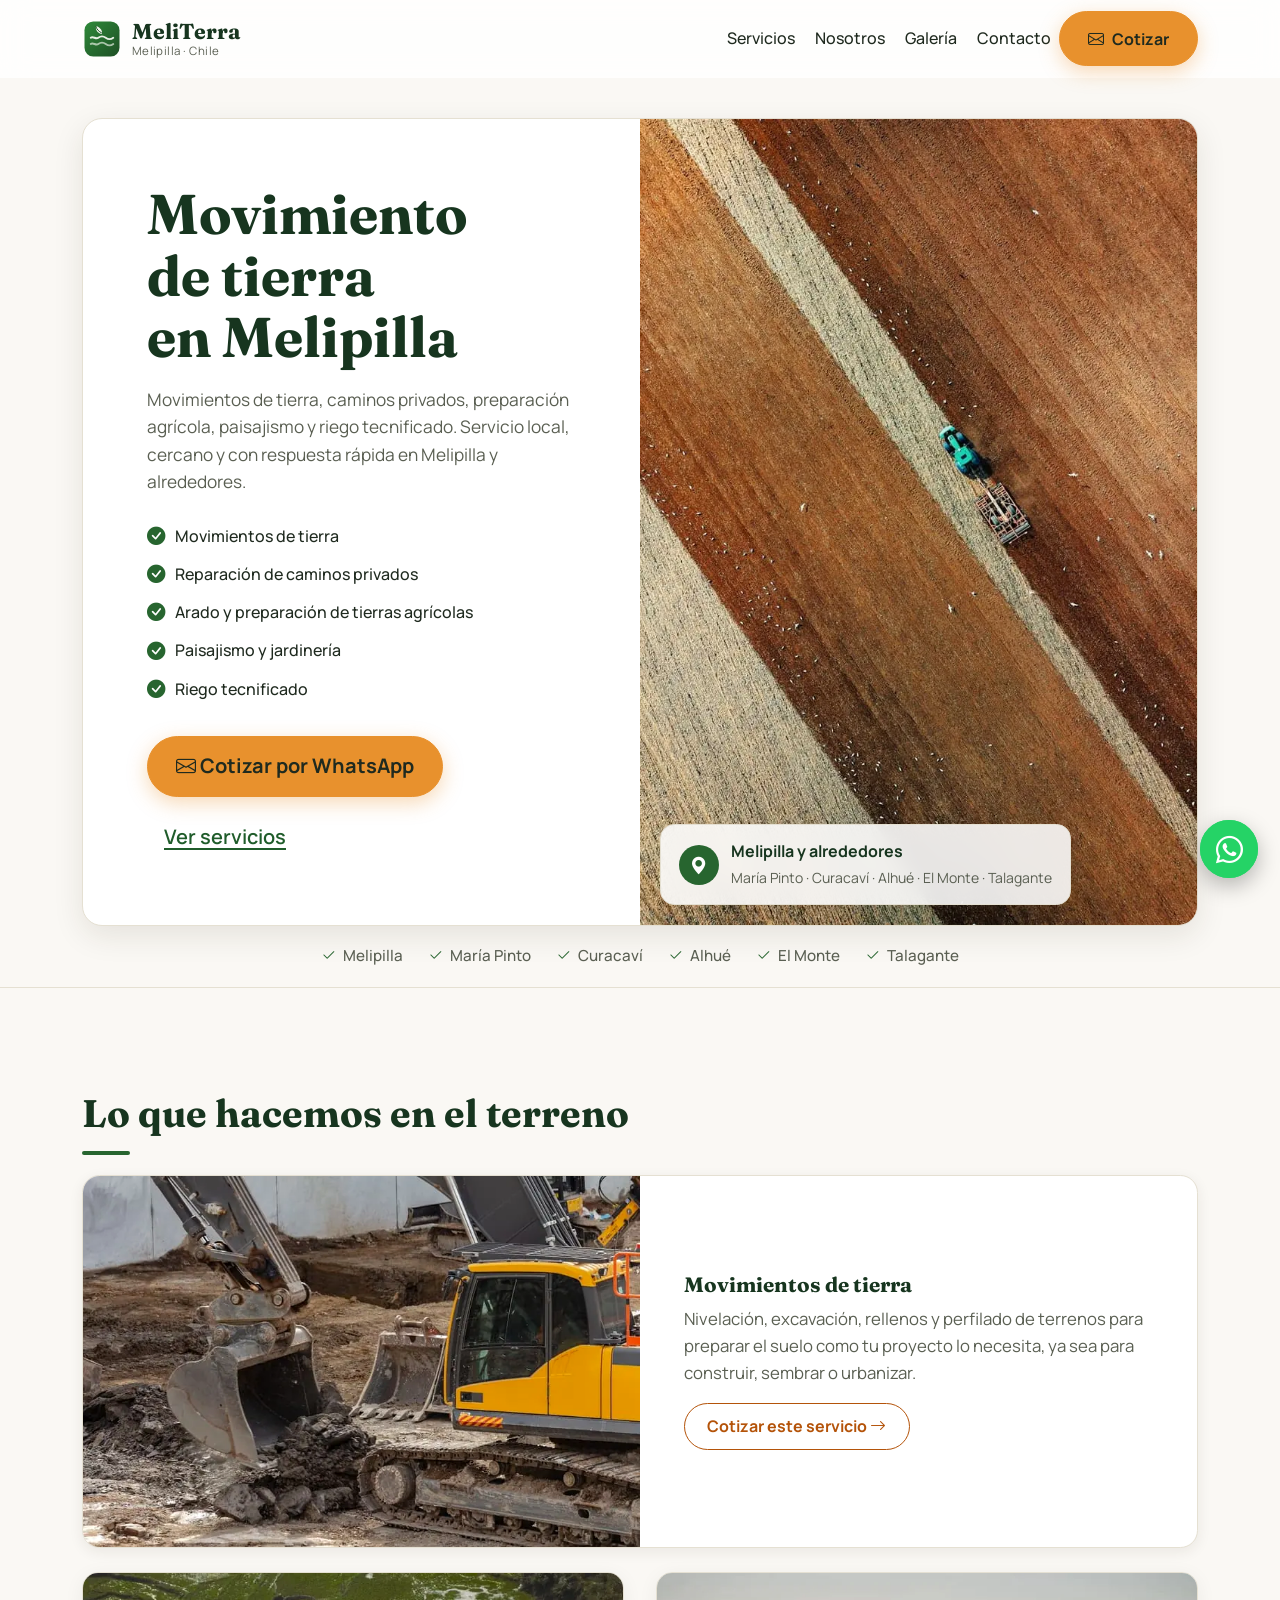
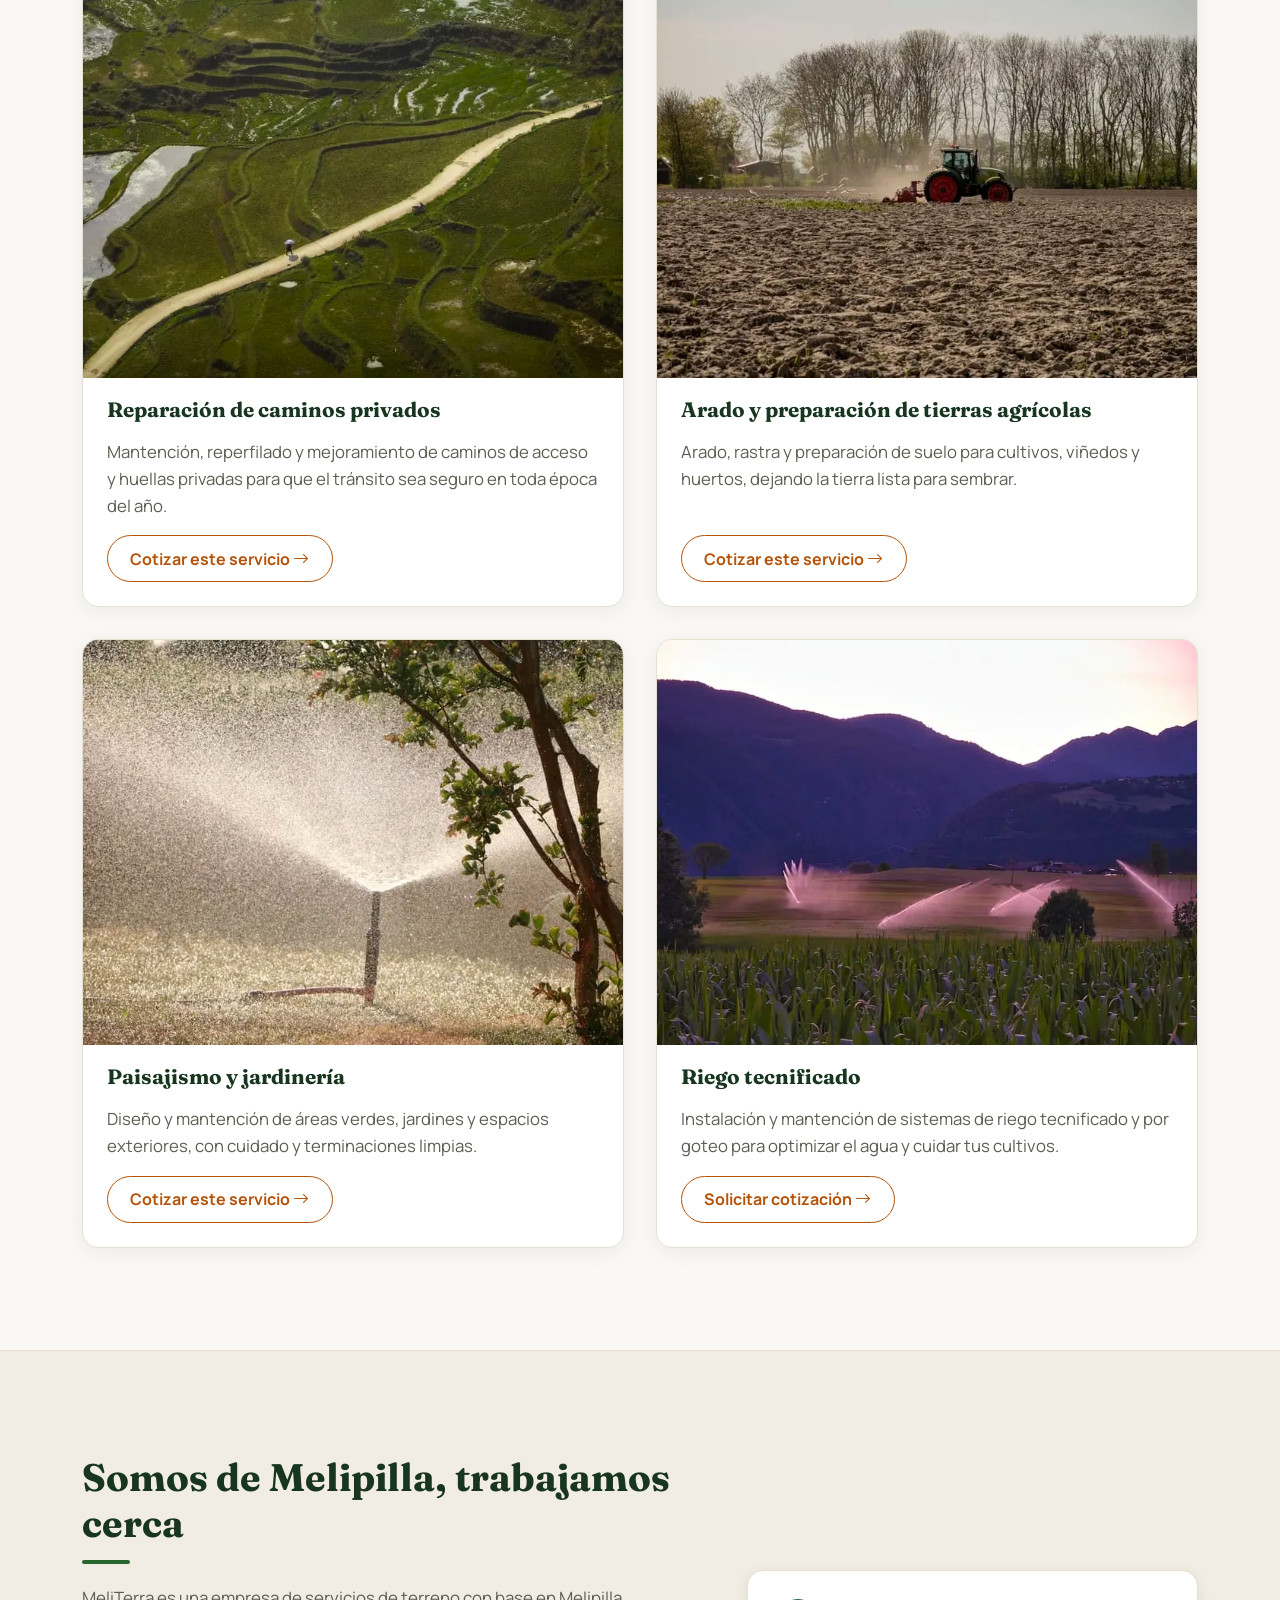
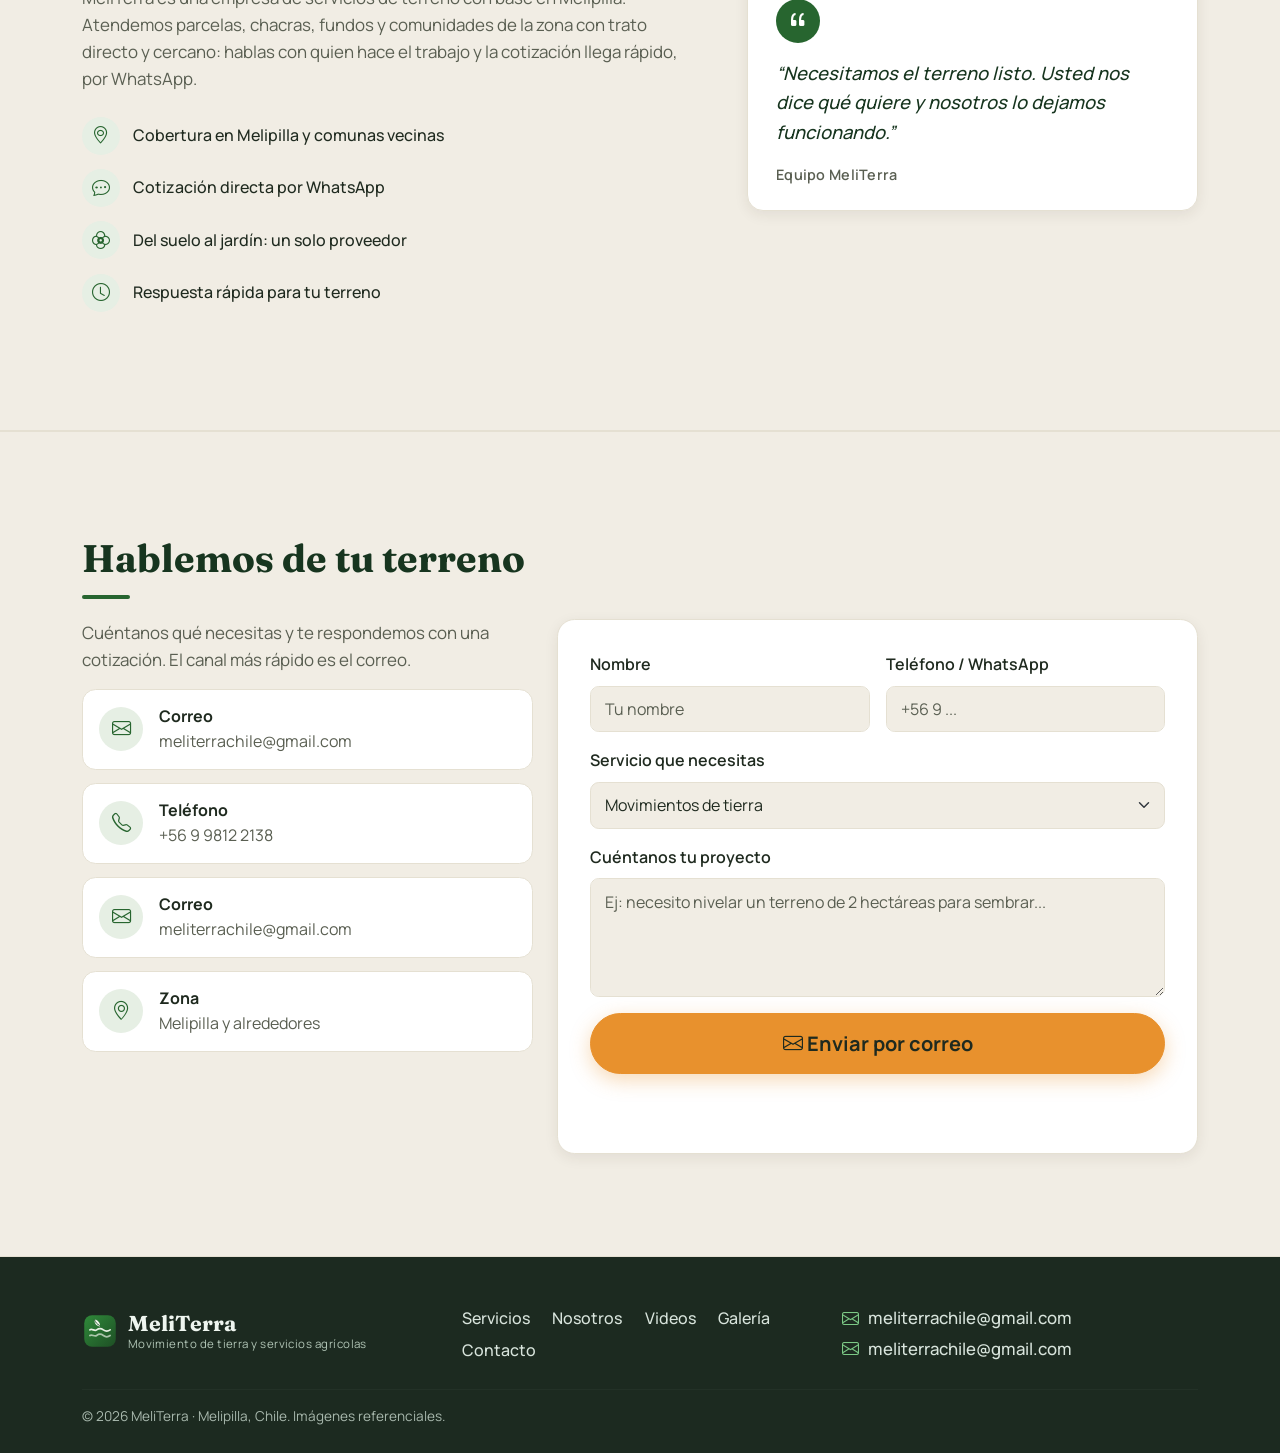
==== index.html @ 61a25527 "Change Riego tecnificado button caption to 'Solicitar cotización'" ====
<!DOCTYPE html>
<html lang="es" data-bs-theme="light">
<head>
  <meta charset="UTF-8">
  <meta name="viewport" content="width=device-width, initial-scale=1">
  <title>MeliTerra — Movimiento de tierra y servicios agrícolas en Melipilla</title>
  <meta name="description" content="Movimientos de tierra, reparación de caminos privados, arado y preparación de tierras agrícolas, paisajismo y riego tecnificado. Servicio local en Melipilla y alrededores.">
  <meta name="theme-color" content="#27652f">
  <meta property="og:title" content="MeliTerra — Movimiento de tierra en Melipilla">
  <meta property="og:description" content="Movimientos de tierra, caminos privados, arado agrícola, paisajismo y riego tecnificado. Servicio local en Melipilla y alrededores.">
  <meta property="og:type" content="website">
  <meta property="og:url" content="https://meliterra.cl/">
  <meta property="og:image" content="https://meliterra.cl/assets/img/hero-tractor.jpg">
  <meta property="og:locale" content="es_CL">
  <meta name="twitter:card" content="summary_large_image">
  <meta name="twitter:title" content="MeliTerra — Movimiento de tierra en Melipilla">
  <meta name="twitter:image" content="https://meliterra.cl/assets/img/hero-tractor.jpg">
  <link rel="canonical" href="https://meliterra.cl/">
  <link rel="icon" href="assets/logo.svg" type="image/svg+xml">
  <link rel="preconnect" href="https://fonts.googleapis.com">
  <link rel="preconnect" href="https://fonts.gstatic.com" crossorigin>
  <link href="https://fonts.googleapis.com/css2?family=Fraunces:wght@600;700&family=Manrope:wght@400;500;600;700;800&display=swap" rel="stylesheet">
  <link href="https://cdn.jsdelivr.net/npm/bootstrap@5.3.3/dist/css/bootstrap.min.css" rel="stylesheet">
  <link href="https://cdn.jsdelivr.net/npm/bootstrap-icons@1.11.3/font/bootstrap-icons.min.css" rel="stylesheet">
  <link href="assets/css/styles.css" rel="stylesheet">
  <noscript><style>.reveal { opacity: 1 !important; transform: none !important; } .hero-panel > * { opacity: 1 !important; transform: none !important; }</style></noscript>
  <script type="application/ld+json">
  {
    "@context": "https://schema.org",
    "@type": "LocalBusiness",
    "name": "MeliTerra",
    "description": "Servicios de movimiento de tierra, reparación de caminos, arado agrícola, paisajismo y riego tecnificado en Melipilla y alrededores.",
    "image": "https://meliterra.cl/assets/img/hero-tractor.jpg",
    "url": "https://meliterra.cl/",
    "telephone": "+56998122138",
    "email": "meliterrachile@gmail.com",
    "address": {
      "@type": "PostalAddress",
      "addressLocality": "Melipilla",
      "addressRegion": "Región Metropolitana",
      "addressCountry": "CL"
    },
    "areaServed": ["Melipilla", "María Pinto", "Curacaví", "Alhué", "El Monte", "Talagante"],
    "hasOfferCatalog": {
      "@type": "OfferCatalog",
      "name": "Servicios agrícolas y de terreno",
      "itemListElement": [
        {"@type": "Offer", "itemOffered": {"@type": "Service", "name": "Movimientos de tierra"}},
        {"@type": "Offer", "itemOffered": {"@type": "Service", "name": "Reparación de caminos privados"}},
        {"@type": "Offer", "itemOffered": {"@type": "Service", "name": "Arado y preparación de tierras agrícolas"}},
        {"@type": "Offer", "itemOffered": {"@type": "Service", "name": "Paisajismo y jardinería"}},
        {"@type": "Offer", "itemOffered": {"@type": "Service", "name": "Riego tecnificado"}}
      ]
    }
  }
  </script>
</head>
<body>
<!-- MELITERRA / DIRECTION CONTRACT
THESIS: A category-standard landing for a local machinery/land-services company, executed at high fidelity, that turns "movimientos de tierra" into trust and a one-message WhatsApp quote. It refuses the themed campo-newspaper world the user rejected and the whimsical challengers; no irony, no thematic quirks.
OWN-WORLD: Warm cream ground and deep agricultural green ink (the user's binding color) with soil-ochre and mustard-orange accents; Fraunces serif display titles over a clean Manrope body; hairline rules, generous whitespace, soft shadows only; green carries the brand and WhatsApp carries its own channel color, while the orange accent drives every quote CTA.
STORY: A landowner or manager in Melipilla understands in seconds that MeliTerra works their land end to end (soil, roads, gardens, irrigation), that it is local and reachable, and that the next step is one WhatsApp message.
FIRST VIEWPORT: Split hero. Left: bold display headline, one-line offer, five-service checklist with green checks, orange "Cotizar por WhatsApp" CTA. Right: full-bleed photo of a tractor working the field with a floating location badge. Navbar above with logo, anchors.
FORM: Category-standard landing chosen by the user over the dealt direction (seed 3f1abb72); the canon is the commitment. FINISH: unreviewed and undocumented is unfinished; this build ends with the finish review, the verdict, and DESIGN.md -->
  <a class="skip-link visually-hidden-focusable" href="#inicio">Saltar al contenido</a>

  <header class="site-header" id="topo">
    <nav class="navbar navbar-expand-lg" aria-label="Principal">
      <div class="container">
        <a class="navbar-brand" href="#inicio">
          <img src="assets/logo.svg" alt="" width="40" height="40">
          <span class="brand-text">
            <span class="brand-name">MeliTerra</span>
            <span class="brand-sub">Melipilla · Chile</span>
          </span>
        </a>
        <div class="d-flex align-items-center gap-2 order-lg-2">
          <a class="btn btn-primary btn-wa-nav d-none d-sm-inline-flex align-items-center gap-2" href="mailto:meliterrachile@gmail.com?subject=Cotizaci%C3%B3n%20MeliTerra&body=Hola%20MeliTerra%2C%20quiero%20cotizar%20un%20servicio" target="_blank" rel="noopener">
            <i class="bi bi-envelope" aria-hidden="true"></i> Cotizar
          </a>
          <button class="navbar-toggler border-0" type="button" data-bs-toggle="collapse" data-bs-target="#navMenu" aria-controls="navMenu" aria-expanded="false" aria-label="Abrir menú">
            <span class="navbar-toggler-icon"></span>
          </button>
        </div>
        <div class="collapse navbar-collapse order-lg-1" id="navMenu">
          <ul class="navbar-nav ms-lg-auto align-items-lg-center gap-lg-1">
            <li class="nav-item"><a class="nav-link" href="#servicios">Servicios</a></li>
            <li class="nav-item"><a class="nav-link" href="#nosotros">Nosotros</a></li>
            <li class="nav-item"><a class="nav-link" href="galeria.html">Galería</a></li>
            <li class="nav-item"><a class="nav-link" href="#contacto">Contacto</a></li>
          </ul>
        </div>
      </div>
    </nav>
  </header>

  <main id="inicio">
    <!-- HERO -->
    <section class="hero">
      <div class="container">
        <div class="row g-0 align-items-stretch hero-grid">
          <div class="col-lg-6 hero-panel">
            <h1 class="hero-title">Movimiento de tierra en Melipilla</h1>
            <p class="hero-lead">
              Movimientos de tierra, caminos privados, preparación agrícola, paisajismo y riego tecnificado.
              Servicio local, cercano y con respuesta rápida en Melipilla y alrededores.
            </p>
            <ul class="hero-list list-unstyled">
              <li><i class="bi bi-check-circle-fill" aria-hidden="true"></i> Movimientos de tierra</li>
              <li><i class="bi bi-check-circle-fill" aria-hidden="true"></i> Reparación de caminos privados</li>
              <li><i class="bi bi-check-circle-fill" aria-hidden="true"></i> Arado y preparación de tierras agrícolas</li>
              <li><i class="bi bi-check-circle-fill" aria-hidden="true"></i> Paisajismo y jardinería</li>
              <li><i class="bi bi-check-circle-fill" aria-hidden="true"></i> Riego tecnificado</li>
            </ul>
            <div class="hero-actions d-flex flex-wrap align-items-center gap-3">
              <a class="btn btn-primary btn-lg" href="mailto:meliterrachile@gmail.com?subject=Cotizaci%C3%B3n%20MeliTerra&body=Hola%20MeliTerra%2C%20quiero%20cotizar%20un%20servicio" target="_blank" rel="noopener">
                <i class="bi bi-envelope" aria-hidden="true"></i> Cotizar por WhatsApp
              </a>
              <a class="btn btn-link btn-lg" href="#servicios">Ver servicios</a>
            </div>
          </div>
          <div class="col-lg-6 hero-media">
            <picture>
              <source srcset="assets/img/hero-tractor.webp" type="image/webp">
              <img src="assets/img/hero-tractor.jpg" alt="Tractor arando un campo en Melipilla, servicio de movimiento de tierra" class="hero-img" fetchpriority="high">
            </picture>
            <div class="hero-badge">
              <span class="hero-badge-icon"><i class="bi bi-geo-alt-fill" aria-hidden="true"></i></span>
              <span>
                <strong>Melipilla y alrededores</strong>
                <small>María Pinto · Curacaví · Alhué · El Monte · Talagante</small>
              </span>
            </div>
          </div>
        </div>
      </div>
    </section>

    <!-- FRANJA DE COBERTURA -->
    <section class="coverage" aria-label="Cobertura">
      <div class="container">
        <ul class="coverage-list list-unstyled">
          <li><i class="bi bi-check2" aria-hidden="true"></i> Melipilla</li>
          <li><i class="bi bi-check2" aria-hidden="true"></i> María Pinto</li>
          <li><i class="bi bi-check2" aria-hidden="true"></i> Curacaví</li>
          <li><i class="bi bi-check2" aria-hidden="true"></i> Alhué</li>
          <li><i class="bi bi-check2" aria-hidden="true"></i> El Monte</li>
          <li><i class="bi bi-check2" aria-hidden="true"></i> Talagante</li>
        </ul>
      </div>
    </section>

    <!-- SERVICIOS -->
    <section class="section" id="servicios">
      <div class="container">
        <h2 class="section-title">Lo que hacemos en el terreno</h2>

        <article class="service-feature reveal">
          <div class="row g-0 align-items-center">
            <div class="col-lg-6">
              <picture>
                <source srcset="assets/img/movimiento.webp" type="image/webp">
                <img src="assets/img/movimiento.jpg" alt="Retroexcavadora trabajando en movimiento de tierra en Melipilla" class="service-feature-img" loading="lazy">
              </picture>
            </div>
            <div class="col-lg-6">
              <div class="service-feature-body">
                <h3>Movimientos de tierra</h3>
                <p>Nivelación, excavación, rellenos y perfilado de terrenos para preparar el suelo como tu proyecto lo necesita, ya sea para construir, sembrar o urbanizar.</p>
                <a class="btn btn-outline-primary" href="mailto:meliterrachile@gmail.com?subject=Cotizaci%C3%B3n%20-%20Movimientos%20de%20tierra&body=Hola%20MeliTerra%2C%20quiero%20cotizar%3A%20Movimientos%20de%20tierra" target="_blank" rel="noopener">
                  Cotizar este servicio <i class="bi bi-arrow-right" aria-hidden="true"></i>
                </a>
              </div>
            </div>
          </div>
        </article>

        <div class="row g-4 service-grid">
          <div class="col-md-6">
            <article class="service-card reveal">
              <picture>
                <source srcset="assets/img/caminos.webp" type="image/webp">
                <img src="assets/img/caminos.jpg" alt="Camino rural reparado en zona de Melipilla" class="service-card-img" loading="lazy">
              </picture>
              <div class="service-card-body">
                <h3>Reparación de caminos privados</h3>
                <p>Mantención, reperfilado y mejoramiento de caminos de acceso y huellas privadas para que el tránsito sea seguro en toda época del año.</p>
                <a class="btn btn-outline-primary" href="mailto:meliterrachile@gmail.com?subject=Cotizaci%C3%B3n%20-%20Reparaci%C3%B3n%20de%20caminos&body=Hola%20MeliTerra%2C%20quiero%20cotizar%3A%20Reparaci%C3%B3n%20de%20caminos%20privados" target="_blank" rel="noopener">
                  Cotizar este servicio <i class="bi bi-arrow-right" aria-hidden="true"></i>
                </a>
              </div>
            </article>
          </div>
          <div class="col-md-6">
            <article class="service-card reveal">
              <picture>
                <source srcset="assets/img/arado.webp" type="image/webp">
                <img src="assets/img/arado.jpg" alt="Tractor arando tierra agrícola en Melipilla" class="service-card-img" loading="lazy">
              </picture>
              <div class="service-card-body">
                <h3>Arado y preparación de tierras agrícolas</h3>
                <p>Arado, rastra y preparación de suelo para cultivos, viñedos y huertos, dejando la tierra lista para sembrar.</p>
                <a class="btn btn-outline-primary" href="mailto:meliterrachile@gmail.com?subject=Cotizaci%C3%B3n%20-%20Arado%20y%20preparaci%C3%B3n%20de%20tierras&body=Hola%20MeliTerra%2C%20quiero%20cotizar%3A%20Arado%20y%20preparaci%C3%B3n%20de%20tierras%20agr%C3%ADcolas" target="_blank" rel="noopener">
                  Cotizar este servicio <i class="bi bi-arrow-right" aria-hidden="true"></i>
                </a>
              </div>
            </article>
          </div>
          <div class="col-md-6">
            <article class="service-card reveal">
              <picture>
                <source srcset="assets/img/paisajismo.webp" type="image/webp">
                <img src="assets/img/paisajismo.jpg" alt="Paisajismo y riego tecnificado en Melipilla" class="service-card-img" loading="lazy">
              </picture>
              <div class="service-card-body">
                <h3>Paisajismo y jardinería</h3>
                <p>Diseño y mantención de áreas verdes, jardines y espacios exteriores, con cuidado y terminaciones limpias.</p>
                <a class="btn btn-outline-primary" href="mailto:meliterrachile@gmail.com?subject=Cotizaci%C3%B3n%20-%20Paisajismo%20y%20jardiner%C3%ADa&body=Hola%20MeliTerra%2C%20quiero%20cotizar%3A%20Paisajismo%20y%20jardiner%C3%ADa" target="_blank" rel="noopener">
                  Cotizar este servicio <i class="bi bi-arrow-right" aria-hidden="true"></i>
                </a>
              </div>
            </article>
          </div>
          <div class="col-md-6">
            <article class="service-card reveal">
              <picture>
                <source srcset="assets/img/riego.webp" type="image/webp">
                <img src="assets/img/riego.jpg" alt="Riego tecnificado en campos de Melipilla" class="service-card-img" loading="lazy">
              </picture>
              <div class="service-card-body">
                <h3>Riego tecnificado</h3>
                <p>Instalación y mantención de sistemas de riego tecnificado y por goteo para optimizar el agua y cuidar tus cultivos.</p>
                <a class="btn btn-outline-primary" href="mailto:meliterrachile@gmail.com?subject=Cotizaci%C3%B3n%20-%20Riego%20tecnificado&body=Hola%20MeliTerra%2C%20quiero%20cotizar%3A%20Riego%20tecnificado" target="_blank" rel="noopener">
                  Solicitar cotización <i class="bi bi-arrow-right" aria-hidden="true"></i>
                </a>
              </div>
            </article>
          </div>
        </div>
      </div>
    </section>

    <!-- NOSOTROS -->
    <section class="section section-alt" id="nosotros">
      <div class="container">
        <div class="row g-4 align-items-center">
          <div class="col-lg-7">
            <h2 class="section-title">Somos de Melipilla, trabajamos cerca</h2>
            <p class="section-lead">
              MeliTerra es una empresa de servicios de terreno con base en Melipilla. Atendemos parcelas, chacras, fundos y
              comunidades de la zona con trato directo y cercano: hablas con quien hace el trabajo y la cotización llega rápido,
              por WhatsApp.
            </p>
            <ul class="about-list list-unstyled">
              <li><i class="bi bi-geo-alt" aria-hidden="true"></i> Cobertura en Melipilla y comunas vecinas</li>
              <li><i class="bi bi-chat-dots" aria-hidden="true"></i> Cotización directa por WhatsApp</li>
              <li><i class="bi bi-flower2" aria-hidden="true"></i> Del suelo al jardín: un solo proveedor</li>
              <li><i class="bi bi-clock" aria-hidden="true"></i> Respuesta rápida para tu terreno</li>
            </ul>
          </div>
          <div class="col-lg-5">
            <div class="quote-card">
              <span class="quote-mark" aria-hidden="true"><i class="bi bi-quote"></i></span>
              <blockquote>
                <p>“Necesitamos el terreno listo. Usted nos dice qué quiere y nosotros lo dejamos funcionando.”</p>
              </blockquote>
              <footer>Equipo MeliTerra</footer>
            </div>
          </div>
        </div>
      </div>
    </section>

    <!-- CONTACTO -->
    <section class="section section-alt" id="contacto">
      <div class="container">
        <h2 class="section-title">Hablemos de tu terreno</h2>
        <div class="row g-4">
          <div class="col-lg-5">
            <p class="section-lead">Cuéntanos qué necesitas y te respondemos con una cotización. El canal más rápido es el correo.</p>
            <ul class="contact-list list-unstyled">
              <li>
                <a class="contact-item" href="mailto:meliterrachile@gmail.com" target="_blank" rel="noopener">
                  <span class="contact-icon"><i class="bi bi-envelope" aria-hidden="true"></i></span>
                  <span>
                    <strong>Correo</strong>
                    <span>meliterrachile@gmail.com</span>
                  </span>
                </a>
              </li>
              <li>
                <a class="contact-item" href="tel:+56998122138">
                  <span class="contact-icon"><i class="bi bi-telephone" aria-hidden="true"></i></span>
                  <span>
                    <strong>Teléfono</strong>
                    <span>+56 9 9812 2138</span>
                  </span>
                </a>
              </li>
              <li>
                <a class="contact-item" href="mailto:meliterrachile@gmail.com">
                  <span class="contact-icon"><i class="bi bi-envelope" aria-hidden="true"></i></span>
                  <span>
                    <strong>Correo</strong>
                    <span>meliterrachile@gmail.com</span>
                  </span>
                </a>
              </li>
              <li>
                <span class="contact-item">
                  <span class="contact-icon"><i class="bi bi-geo-alt" aria-hidden="true"></i></span>
                  <span>
                    <strong>Zona</strong>
                    <span>Melipilla y alrededores</span>
                  </span>
                </span>
              </li>
            </ul>
          </div>
          <div class="col-lg-7">
            <form class="quote-form" id="quoteForm" novalidate>
              <div class="row g-3">
                <div class="col-md-6">
                  <label class="form-label" for="fNombre">Nombre</label>
                  <input class="form-control" id="fNombre" name="nombre" type="text" required autocomplete="name" placeholder="Tu nombre">
                </div>
                <div class="col-md-6">
                  <label class="form-label" for="fTelefono">Teléfono / WhatsApp</label>
                  <input class="form-control" id="fTelefono" name="telefono" type="tel" required autocomplete="tel" placeholder="+56 9 ...">
                </div>
                <div class="col-12">
                  <label class="form-label" for="fServicio">Servicio que necesitas</label>
                  <select class="form-select" id="fServicio" name="servicio">
                    <option value="Movimientos de tierra">Movimientos de tierra</option>
                    <option value="Reparación de caminos privados">Reparación de caminos privados</option>
                    <option value="Arado y preparación de tierras agrícolas">Arado y preparación de tierras agrícolas</option>
                    <option value="Paisajismo y jardinería">Paisajismo y jardinería</option>
                    <option value="Riego tecnificado">Riego tecnificado</option>
                    <option value="Otro">Otro</option>
                  </select>
                </div>
                <div class="col-12">
                  <label class="form-label" for="fMensaje">Cuéntanos tu proyecto</label>
                  <textarea class="form-control" id="fMensaje" name="mensaje" rows="4" placeholder="Ej: necesito nivelar un terreno de 2 hectáreas para sembrar..."></textarea>
                </div>
                <div class="col-12">
                  <button class="btn btn-primary btn-lg w-100" type="submit">
                    <i class="bi bi-envelope" aria-hidden="true"></i> Enviar por correo
                  </button>
                  <p class="form-hint text-body-secondary" role="status" aria-live="polite"></p>
                </div>
              </div>
            </form>
          </div>
        </div>
      </div>
    </section>
  </main>

  <footer class="site-footer">
    <div class="container">
      <div class="row g-4 align-items-center">
        <div class="col-lg-4">
          <a class="navbar-brand" href="#inicio">
            <img src="assets/logo.svg" alt="" width="36" height="36">
            <span class="brand-text">
              <span class="brand-name">MeliTerra</span>
              <span class="brand-sub">Movimiento de tierra y servicios agrícolas</span>
            </span>
          </a>
        </div>
        <div class="col-lg-4">
          <ul class="footer-links list-unstyled">
            <li><a href="#servicios">Servicios</a></li>
            <li><a href="#nosotros">Nosotros</a></li>
            <li><a href="galeria.html#videos">Videos</a></li>
            <li><a href="galeria.html">Galería</a></li>
            <li><a href="#contacto">Contacto</a></li>
          </ul>
        </div>
        <div class="col-lg-4">
          <p class="footer-contact mb-1"><i class="bi bi-envelope" aria-hidden="true"></i> meliterrachile@gmail.com</p>
          <p class="footer-contact mb-0"><i class="bi bi-envelope" aria-hidden="true"></i> meliterrachile@gmail.com</p>
        </div>
      </div>
      <hr class="footer-rule">
      <p class="footer-copy mb-0">© 2026 MeliTerra · Melipilla, Chile. Imágenes referenciales.</p>
    </div>
  </footer>

  <a class="wa-float" href="https://wa.me/56998122138?text=Hola%20MeliTerra%2C%20quiero%20cotizar%20un%20servicio" target="_blank" rel="noopener" aria-label="Cotizar por WhatsApp">
    <i class="bi bi-whatsapp" aria-hidden="true"></i>
  </a>

  <script src="https://cdn.jsdelivr.net/npm/bootstrap@5.3.3/dist/js/bootstrap.bundle.min.js"></script>
  <script src="assets/js/script.js"></script>
</body>
</html>
---- assets/css/styles.css ----
/* ============================================================
   MeliTerra — styles
   Verde de marca + tonos tierra cálidos + acento naranja para CTAs.
   Tema claro único (data-bs-theme="light").
   ============================================================ */

:root {
  --color-primary: #27652f;
  --color-primary-dark: #1c4a22;
  --color-primary-soft: #e6efe4;
  --color-secondary: #8a5a2b;
  --color-accent: #e8912d;
  --color-accent-dark: #d67e1c;
  --color-accent-deep: #b45309;
  --color-bg: #faf8f4;
  --color-bg-alt: #f1ede4;
  --color-text: #1f2a1f;
  --color-text-muted: #5a5f52;

  --bs-body-bg: var(--color-bg);
  --bs-body-color: var(--color-text);
  --bs-body-font-family: "Manrope", system-ui, -apple-system, "Segoe UI", sans-serif;
  --bs-body-font-weight: 400;
  --bs-body-line-height: 1.6;
  --bs-border-radius: .5rem;

  --bs-primary: #27652f;
  --bs-primary-rgb: 39, 101, 47;
  --bs-primary-bg-subtle: #e6efe4;
  --bs-primary-border-subtle: #c6dcc4;
  --bs-secondary-color: #5a5f52;
  --bs-link-color: #1f5c2a;
  --bs-link-color-rgb: 31, 92, 42;
  --bs-link-hover-color: #174521;
  --bs-link-hover-color-rgb: 23, 69, 33;
  --bs-focus-ring-color: rgba(232, 145, 45, .35);

  --mt-surface: #ffffff;
  --mt-surface-2: var(--color-bg-alt);
  --mt-border: #e5e0d2;
  --mt-ink-muted: var(--color-text-muted);
  --mt-heading: #17351f;
  --mt-earth: #8a5a2b;
  --mt-ochre: #b98a3e;
  --mt-wa: #25d366;
  --mt-wa-dark: #1fb457;
  --mt-hero-media-bg: #e3e6dc;
  --mt-shadow: 0 10px 30px rgba(50, 42, 22, .10);
  --mt-shadow-sm: 0 4px 14px rgba(50, 42, 22, .08);
}

html {
  scroll-behavior: smooth;
}

body {
  -webkit-font-smoothing: antialiased;
  text-rendering: optimizeLegibility;
  overflow-x: hidden;
}

section[id],
main[id] {
  scroll-margin-top: 76px;
}

::selection {
  background: rgba(232, 145, 45, .28);
}

:focus-visible {
  outline: 3px solid rgba(39, 101, 47, .55);
  outline-offset: 2px;
  border-radius: .25rem;
}

.skip-link {
  position: absolute;
  left: -9999px;
  z-index: 2000;
  top: 0;
}
.skip-link:focus {
  left: 1rem;
  top: 1rem;
  background: var(--mt-surface);
  color: var(--mt-heading);
  padding: .5rem .9rem;
  border-radius: .5rem;
  box-shadow: var(--mt-shadow);
}

/* ---------- Tipografía ---------- */

h1, h2, h3, .brand-name {
  font-family: "Fraunces", Georgia, serif;
  font-weight: 700;
  color: var(--mt-heading);
}

h1 { font-size: clamp(2.2rem, 5vw, 3.5rem); line-height: 1.1; }
h2 { font-size: clamp(1.6rem, 3vw, 2.4rem); }
h3 { font-size: 1.3rem; }

.section-title {
  margin: 0 0 1.25rem;
}
.section-title::after {
  content: "";
  display: block;
  width: 3rem;
  height: 4px;
  margin-top: .9rem;
  border-radius: 99px;
  background: var(--color-primary);
}

.section {
  padding-block: clamp(4rem, 8vw, 7rem);
}
.section-alt {
  background: var(--mt-surface-2);
  border-top: 1px solid var(--mt-border);
  border-bottom: 1px solid var(--mt-border);
}

.section-lead {
  font-size: 1.06rem;
  color: var(--mt-ink-muted);
  max-width: 60ch;
}

p {
  font-size: 1.05rem;
  line-height: 1.6;
  color: var(--mt-ink-muted);
}

/* ---------- Navbar ---------- */

.site-header {
  position: sticky;
  top: 0;
  z-index: 1030;
  background: color-mix(in srgb, var(--mt-surface) 82%, transparent);
  -webkit-backdrop-filter: blur(14px);
  backdrop-filter: blur(14px);
  border-bottom: 1px solid transparent;
  transition: border-color .25s ease, box-shadow .25s ease;
}
.site-header.scrolled {
  border-bottom-color: var(--mt-border);
  box-shadow: var(--mt-shadow-sm);
}

.navbar { padding-top: .7rem; padding-bottom: .7rem; }
.navbar-brand { display: inline-flex; align-items: center; gap: .6rem; }
.navbar-brand img { flex: 0 0 auto; }
.brand-text { display: flex; flex-direction: column; line-height: 1.15; }
.brand-name { font-size: 1.35rem; }
.brand-sub { font-size: .72rem; color: var(--mt-ink-muted); letter-spacing: .04em; }

.nav-link {
  font-weight: 500;
  color: var(--bs-body-color);
  padding: .5rem .85rem;
  border-radius: .5rem;
}
.nav-link:hover,
.nav-link.active {
  color: var(--bs-primary);
  background: var(--bs-primary-bg-subtle);
}

.navbar-toggler:focus { box-shadow: 0 0 0 3px var(--bs-focus-ring-color); }

/* Botones */
.btn { border-radius: .55rem; font-weight: 600; }
.btn-primary {
  background: var(--color-accent);
  border-color: var(--color-accent);
  color: #1f2a1f;
  font-weight: 700;
  padding: .9rem 1.75rem;
  border-radius: 999px;
  box-shadow: 0 6px 20px rgba(232, 145, 45, .35);
  transition: transform .2s ease, box-shadow .2s ease, background-color .2s ease;
}
.btn-primary:hover,
.btn-primary:focus,
.btn-primary:active,
.btn-primary:disabled,
.btn-primary.disabled {
  background: var(--color-accent-dark);
  border-color: var(--color-accent-dark);
  color: #1f2a1f;
  transform: translateY(-2px);
  box-shadow: 0 10px 26px rgba(232, 145, 45, .45);
}
.btn-outline-primary {
  --bs-btn-color: var(--color-accent-deep);
  --bs-btn-border-color: var(--color-accent-deep);
  color: var(--color-accent-deep);
  border-color: var(--color-accent-deep);
  border-radius: 999px;
  padding: .65rem 1.4rem;
  font-weight: 700;
  transition: background-color .2s ease, color .2s ease, transform .2s ease, box-shadow .2s ease;
}
.btn-outline-primary:hover,
.btn-outline-primary:focus,
.btn-outline-primary:active {
  background: var(--color-accent);
  border-color: var(--color-accent);
  color: #1f2a1f;
  transform: translateY(-2px);
  box-shadow: 0 8px 20px rgba(232, 145, 45, .3);
}
.btn-link {
  color: var(--bs-link-color);
  text-decoration: underline;
  text-underline-offset: 4px;
}

/* ---------- Hero ---------- */

.hero { padding: 2.5rem 0 0; }
.hero-grid {
  background: var(--mt-surface);
  border: 1px solid var(--mt-border);
  border-radius: 1.25rem;
  overflow: hidden;
  box-shadow: var(--mt-shadow);
}

.hero-panel {
  display: flex;
  flex-direction: column;
  justify-content: center;
  padding: clamp(2rem, 5vw, 4rem);
}
.hero-title {
  margin: 0 0 1.1rem;
  text-wrap: balance;
}
.hero-panel > * {
  opacity: 0;
  transform: translateY(18px);
  animation: hero-in .7s cubic-bezier(.22, .61, .36, 1) forwards;
}
.hero-panel > *:nth-child(1) { animation-delay: .06s; }
.hero-panel > *:nth-child(2) { animation-delay: .14s; }
.hero-panel > *:nth-child(3) { animation-delay: .22s; }
.hero-panel > *:nth-child(4) { animation-delay: .3s; }
@keyframes hero-in {
  to { opacity: 1; transform: none; }
}
.hero-lead {
  font-size: 1.08rem;
  color: var(--mt-ink-muted);
  max-width: 46ch;
  margin-bottom: 1.6rem;
}
.hero-list { display: grid; gap: .55rem; margin-bottom: 2rem; }
.hero-list li {
  display: flex;
  align-items: center;
  gap: .65rem;
  font-weight: 500;
}
.hero-list i { color: var(--bs-primary); font-size: 1.15rem; }

.hero-media {
  position: relative;
  min-height: 420px;
  background: var(--mt-hero-media-bg);
}
.hero-img {
  position: absolute;
  inset: 0;
  width: 100%;
  height: 100%;
  object-fit: cover;
}

.hero-badge {
  position: absolute;
  left: 1.25rem;
  bottom: 1.25rem;
  display: flex;
  align-items: center;
  gap: .8rem;
  max-width: calc(100% - 2.5rem);
  padding: .85rem 1.1rem;
  border-radius: .9rem;
  background: color-mix(in srgb, var(--mt-surface) 88%, transparent);
  -webkit-backdrop-filter: blur(10px);
  backdrop-filter: blur(10px);
  border: 1px solid var(--mt-border);
  box-shadow: var(--mt-shadow-sm);
}
.hero-badge-icon {
  flex: 0 0 auto;
  width: 40px;
  height: 40px;
  display: inline-flex;
  align-items: center;
  justify-content: center;
  border-radius: 50%;
  background: var(--bs-primary);
  color: #fff;
  font-size: 1.1rem;
}
.hero-badge strong { display: block; color: var(--mt-heading); }
.hero-badge small { color: var(--mt-ink-muted); }

/* ---------- Franja de cobertura ---------- */

.coverage {
  padding: 1.15rem 0;
  border-bottom: 1px solid var(--mt-border);
}
.coverage-list {
  display: flex;
  flex-wrap: wrap;
  justify-content: center;
  gap: .4rem 1.6rem;
  margin: 0;
}
.coverage-list li {
  display: inline-flex;
  align-items: center;
  gap: .4rem;
  font-size: .95rem;
  font-weight: 500;
  color: var(--mt-ink-muted);
}
.coverage-list i { color: var(--bs-primary); }

/* ---------- Servicios ---------- */

.service-feature {
  border: 1px solid var(--mt-border);
  border-radius: 1.1rem;
  overflow: hidden;
  background: var(--mt-surface);
  margin-bottom: 1.5rem;
  box-shadow: var(--mt-shadow-sm);
}
.service-feature-img {
  width: 100%;
  height: 100%;
  min-height: 300px;
  object-fit: cover;
  filter: saturate(1.05) contrast(1.02);
}
.service-feature-body {
  padding: clamp(1.5rem, 4vw, 2.75rem);
}
.service-feature-body p {
  color: var(--mt-ink-muted);
  max-width: 52ch;
}

.service-grid { align-items: stretch; --bs-gutter-x: 2rem; --bs-gutter-y: 2rem; }
.service-card {
  height: 100%;
  display: flex;
  flex-direction: column;
  background: #fff;
  border: 1px solid var(--mt-border);
  border-radius: 1rem;
  overflow: hidden;
  box-shadow: 0 4px 20px rgba(0, 0, 0, .06);
  transition: transform .3s ease, box-shadow .3s ease, border-color .3s ease;
}
.service-card:hover {
  transform: translateY(-4px);
  border-color: var(--bs-primary-border-subtle);
  box-shadow: 0 10px 30px rgba(0, 0, 0, .10);
}
.service-card-img {
  width: 100%;
  aspect-ratio: 4 / 3;
  object-fit: cover;
  filter: saturate(1.05) contrast(1.02);
}
.service-card-body {
  display: flex;
  flex-direction: column;
  flex: 1;
  padding: 1.25rem 1.5rem 1.5rem;
  gap: 1rem;
}
.service-card-body h3 { margin: 0; }
.service-card-body p {
  color: var(--mt-ink-muted);
  flex: 1;
  margin: 0;
}
.service-card-body .btn {
  align-self: flex-start;
}

/* ---------- Nosotros ---------- */

.about-list { display: grid; gap: .9rem; margin-top: 1.5rem; }
.about-list li {
  display: flex;
  align-items: center;
  gap: .8rem;
  font-weight: 500;
}
.about-list i {
  flex: 0 0 auto;
  width: 38px;
  height: 38px;
  display: inline-flex;
  align-items: center;
  justify-content: center;
  border-radius: 50%;
  background: var(--bs-primary-bg-subtle);
  color: var(--bs-primary);
  font-size: 1.1rem;
}

.quote-card {
  border: 1px solid var(--mt-border);
  border-radius: 1rem;
  background: var(--mt-surface);
  padding: 1.75rem 1.75rem 1.5rem;
  box-shadow: var(--mt-shadow-sm);
}
.quote-card .quote-mark {
  display: inline-flex;
  align-items: center;
  justify-content: center;
  width: 44px;
  height: 44px;
  border-radius: 50%;
  background: var(--bs-primary);
  color: #fff;
  font-size: 1.35rem;
  margin-bottom: 1rem;
}
.quote-card blockquote { margin-bottom: .75rem; }
.quote-card blockquote p {
  font-size: 1.15rem;
  font-weight: 500;
  color: var(--mt-heading);
  font-style: italic;
}
.quote-card footer {
  color: var(--mt-ink-muted);
  font-size: .9rem;
  font-weight: 600;
  letter-spacing: .02em;
}

/* ---------- Galería ---------- */

.gallery-item {
  position: relative;
  margin: 0;
  border-radius: .9rem;
  overflow: hidden;
  border: 1px solid var(--mt-border);
  box-shadow: var(--mt-shadow-sm);
}
.gallery-item.reveal {
  transform: translateY(24px) scale(.96);
  transform-origin: center bottom;
}
.gallery-item.reveal.visible { transform: none; }
.gallery-item img {
  width: 100%;
  aspect-ratio: 4 / 3;
  object-fit: cover;
  filter: saturate(1.05) contrast(1.02);
  display: block;
  transition: transform .45s cubic-bezier(.22, .61, .36, 1);
}
.gallery-item:hover img { transform: scale(1.05); }
.gallery-item figcaption {
  position: absolute;
  left: 0;
  right: 0;
  bottom: 0;
  padding: 1.6rem .9rem .7rem;
  background: linear-gradient(to top, rgba(12, 20, 14, .82), transparent);
  color: #fff;
  font-weight: 600;
  font-size: .95rem;
}
.gallery-note { margin-top: 1.25rem; font-size: .85rem; }

/* ---------- Contacto ---------- */

.contact-list { display: grid; gap: .85rem; }
.contact-item {
  display: flex;
  align-items: center;
  gap: 1rem;
  padding: .85rem 1rem;
  border: 1px solid var(--mt-border);
  border-radius: .85rem;
  background: var(--mt-surface);
  color: var(--bs-body-color);
  text-decoration: none;
  transition: border-color .2s ease, box-shadow .2s ease, transform .2s ease;
}
a.contact-item:hover {
  border-color: var(--bs-primary-border-subtle);
  box-shadow: var(--mt-shadow-sm);
  transform: translateY(-2px);
}
.contact-icon {
  flex: 0 0 auto;
  width: 44px;
  height: 44px;
  display: inline-flex;
  align-items: center;
  justify-content: center;
  border-radius: 50%;
  background: var(--bs-primary-bg-subtle);
  color: var(--bs-primary);
  font-size: 1.2rem;
}
.contact-item strong { display: block; }
.contact-item span span { color: var(--mt-ink-muted); }

.quote-form {
  background: var(--mt-surface);
  border: 1px solid var(--mt-border);
  border-radius: 1.1rem;
  padding: clamp(1.4rem, 3vw, 2rem);
  box-shadow: var(--mt-shadow-sm);
}
.form-label { font-weight: 600; }
.form-control, .form-select {
  background-color: var(--mt-surface-2);
  border-color: var(--mt-border);
  color: var(--bs-body-color);
  border-radius: .55rem;
  padding: .65rem .9rem;
}
.form-control::placeholder { color: var(--mt-ink-muted); }
.form-control:focus, .form-select:focus {
  background-color: var(--mt-surface);
  border-color: var(--bs-primary);
  box-shadow: 0 0 0 .25rem var(--bs-focus-ring-color);
  color: var(--bs-body-color);
}
.form-hint { min-height: 1.2rem; margin-top: .75rem; font-size: .9rem; }

/* ---------- Footer ---------- */

.site-footer {
  background: #1c2a20;
  color: #d8e4dc;
  padding: 3rem 0 1.6rem;
}
.site-footer .navbar-brand { margin: 0; }
.site-footer .brand-name { color: #eef5ef; }
.site-footer .brand-sub { color: #b0c4b5; }
.footer-links {
  display: flex;
  flex-wrap: wrap;
  gap: .4rem 1.4rem;
  margin: 0;
}
.footer-links a {
  color: #d8e4dc;
  text-decoration: none;
  font-weight: 500;
}
.footer-links a:hover { color: #7cc986; text-decoration: underline; text-underline-offset: 3px; }
.footer-contact { color: #d8e4dc; font-weight: 500; }
.footer-contact i { color: #7cc986; margin-right: .4rem; }
.footer-rule { border-color: rgba(255, 255, 255, .12); margin: 1.6rem 0 1rem; }
.footer-copy { font-size: .85rem; color: #a8b8ad; }

/* ---------- WhatsApp flotante ---------- */

.wa-float {
  position: fixed;
  right: 1.35rem;
  bottom: 1.35rem;
  z-index: 1050;
  width: 58px;
  height: 58px;
  display: inline-flex;
  align-items: center;
  justify-content: center;
  border-radius: 50%;
  background: var(--mt-wa);
  color: #fff;
  font-size: 1.7rem;
  box-shadow: 0 8px 22px rgba(0, 0, 0, .28);
  transition: transform .2s ease, background .2s ease;
}
.wa-float:hover {
  transform: translateY(-3px) scale(1.04);
  background: var(--mt-wa-dark);
  color: #fff;
}
.wa-float::after {
  content: "";
  position: absolute;
  inset: 0;
  border-radius: 50%;
  border: 2px solid var(--mt-wa);
  animation: wa-pulse 2.2s ease-out infinite;
}
@keyframes wa-pulse {
  0%   { transform: scale(1); opacity: .7; }
  70%  { transform: scale(1.45); opacity: 0; }
  100% { transform: scale(1.45); opacity: 0; }
}

/* ---------- Animaciones ---------- */

.reveal {
  opacity: 0;
  transform: translateY(24px);
}
.reveal.visible {
  opacity: 1;
  transform: none;
  transition: opacity .6s cubic-bezier(.22, .61, .36, 1), transform .6s cubic-bezier(.22, .61, .36, 1);
}
.service-grid > .col-md-6:nth-child(2) .reveal { transition-delay: .08s; }
.service-grid > .col-md-6:nth-child(3) .reveal { transition-delay: .16s; }
.service-grid > .col-md-6:nth-child(4) .reveal { transition-delay: .24s; }
.gallery-grid .reveal:nth-child(2) { transition-delay: .06s; }
.gallery-grid .reveal:nth-child(3) { transition-delay: .12s; }
.gallery-grid .reveal:nth-child(4) { transition-delay: .18s; }
.gallery-grid .reveal:nth-child(5) { transition-delay: .24s; }
.gallery-grid .reveal:nth-child(6) { transition-delay: .3s; }

@media (prefers-reduced-motion: reduce) {
  html { scroll-behavior: auto; }
  .hero-panel > * { opacity: 1; transform: none; animation: none; }
  .reveal { opacity: 1; transform: none; transition: none; }
  .reveal.visible { transition: none; }
  .wa-float::after { animation: none; }
  .gallery-item img { transition: none; }
  .service-card { transition: none; }
}

/* ---------- Responsive ---------- */

@media (max-width: 991.98px) {
  .navbar-collapse {
    background: var(--mt-surface);
    border: 1px solid var(--mt-border);
    border-radius: .9rem;
    padding: .8rem;
    margin-top: .6rem;
    box-shadow: var(--mt-shadow-sm);
  }
  .hero-media { min-height: 340px; }
  .coverage-list { justify-content: flex-start; }
  .service-feature-img { min-height: 240px; }
}

@media (max-width: 575.98px) {
  .section { padding: 3.25rem 0; }
  .hero { padding-top: 1.5rem; }
  .hero-media { min-height: 280px; }
  .gallery-item figcaption { font-size: .82rem; padding-top: 1.2rem; }
  .wa-float { width: 54px; height: 54px; font-size: 1.55rem; right: 1rem; bottom: 1rem; }
}
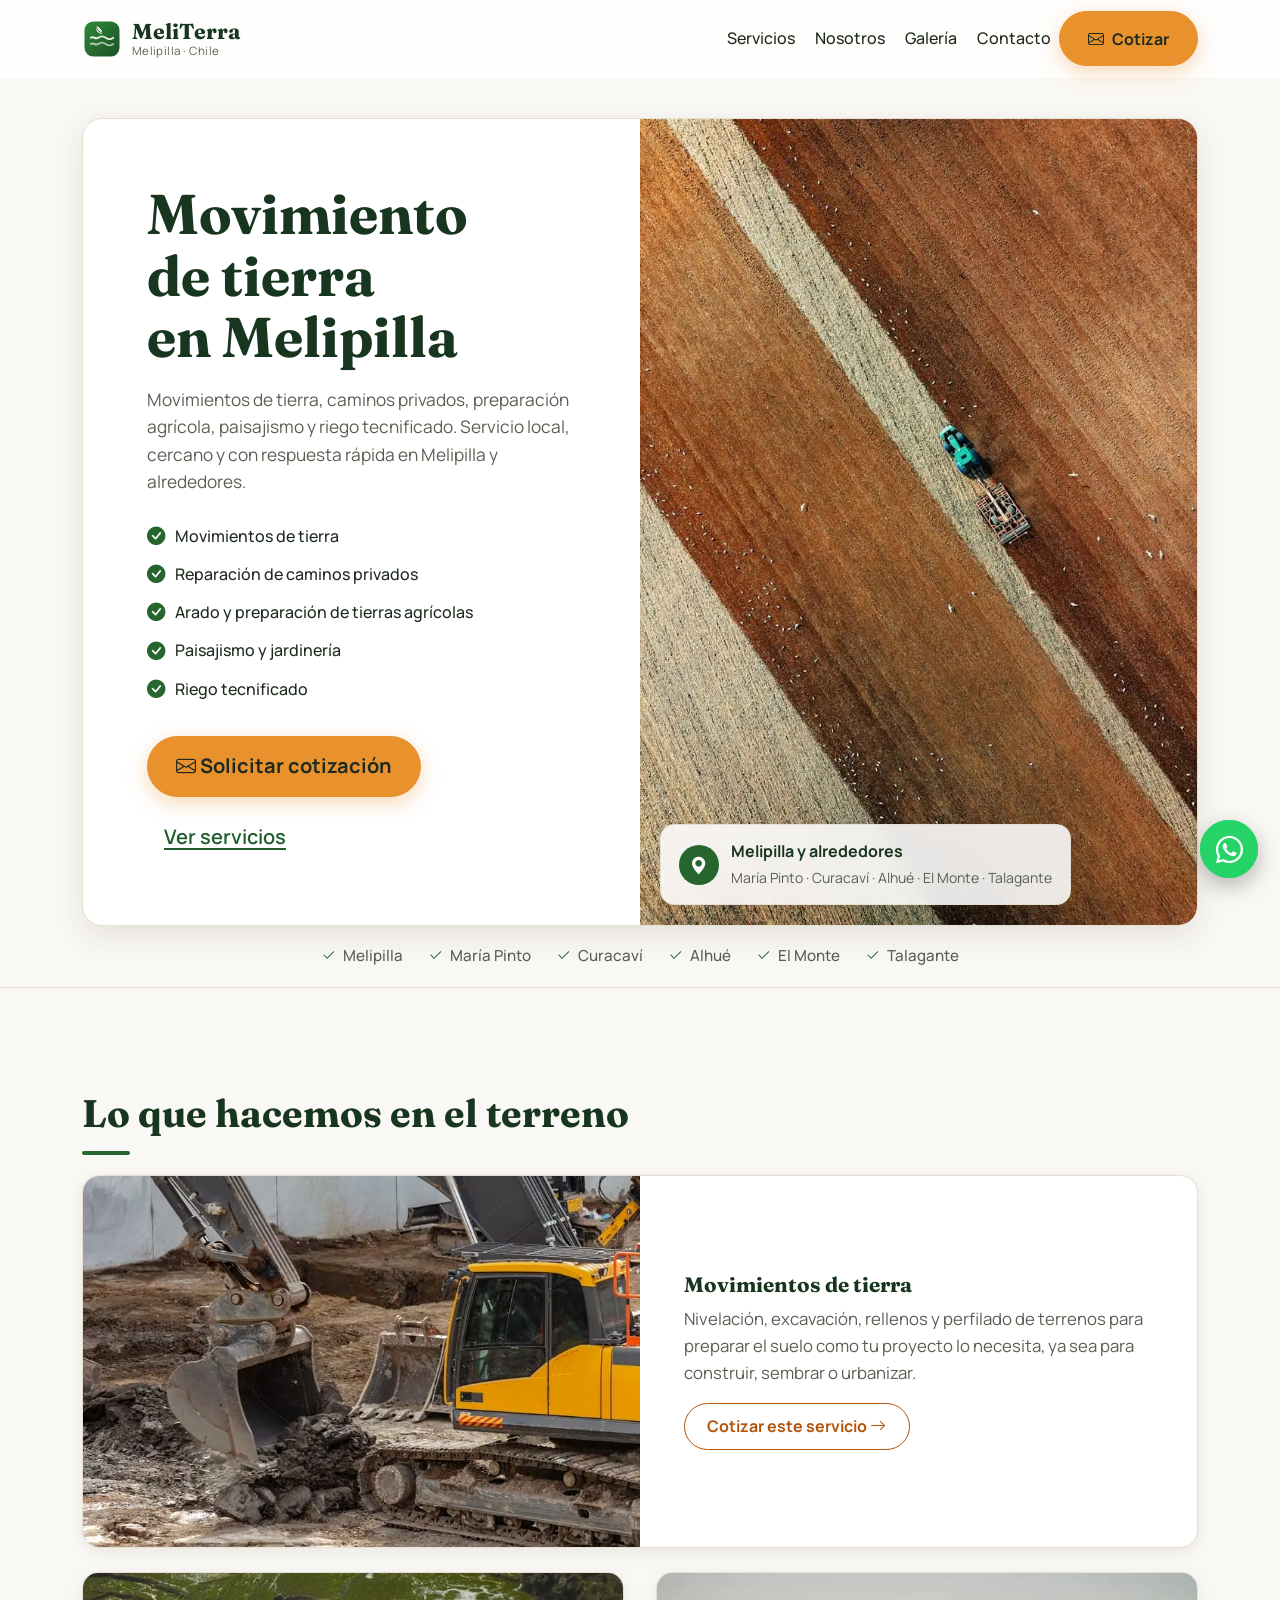
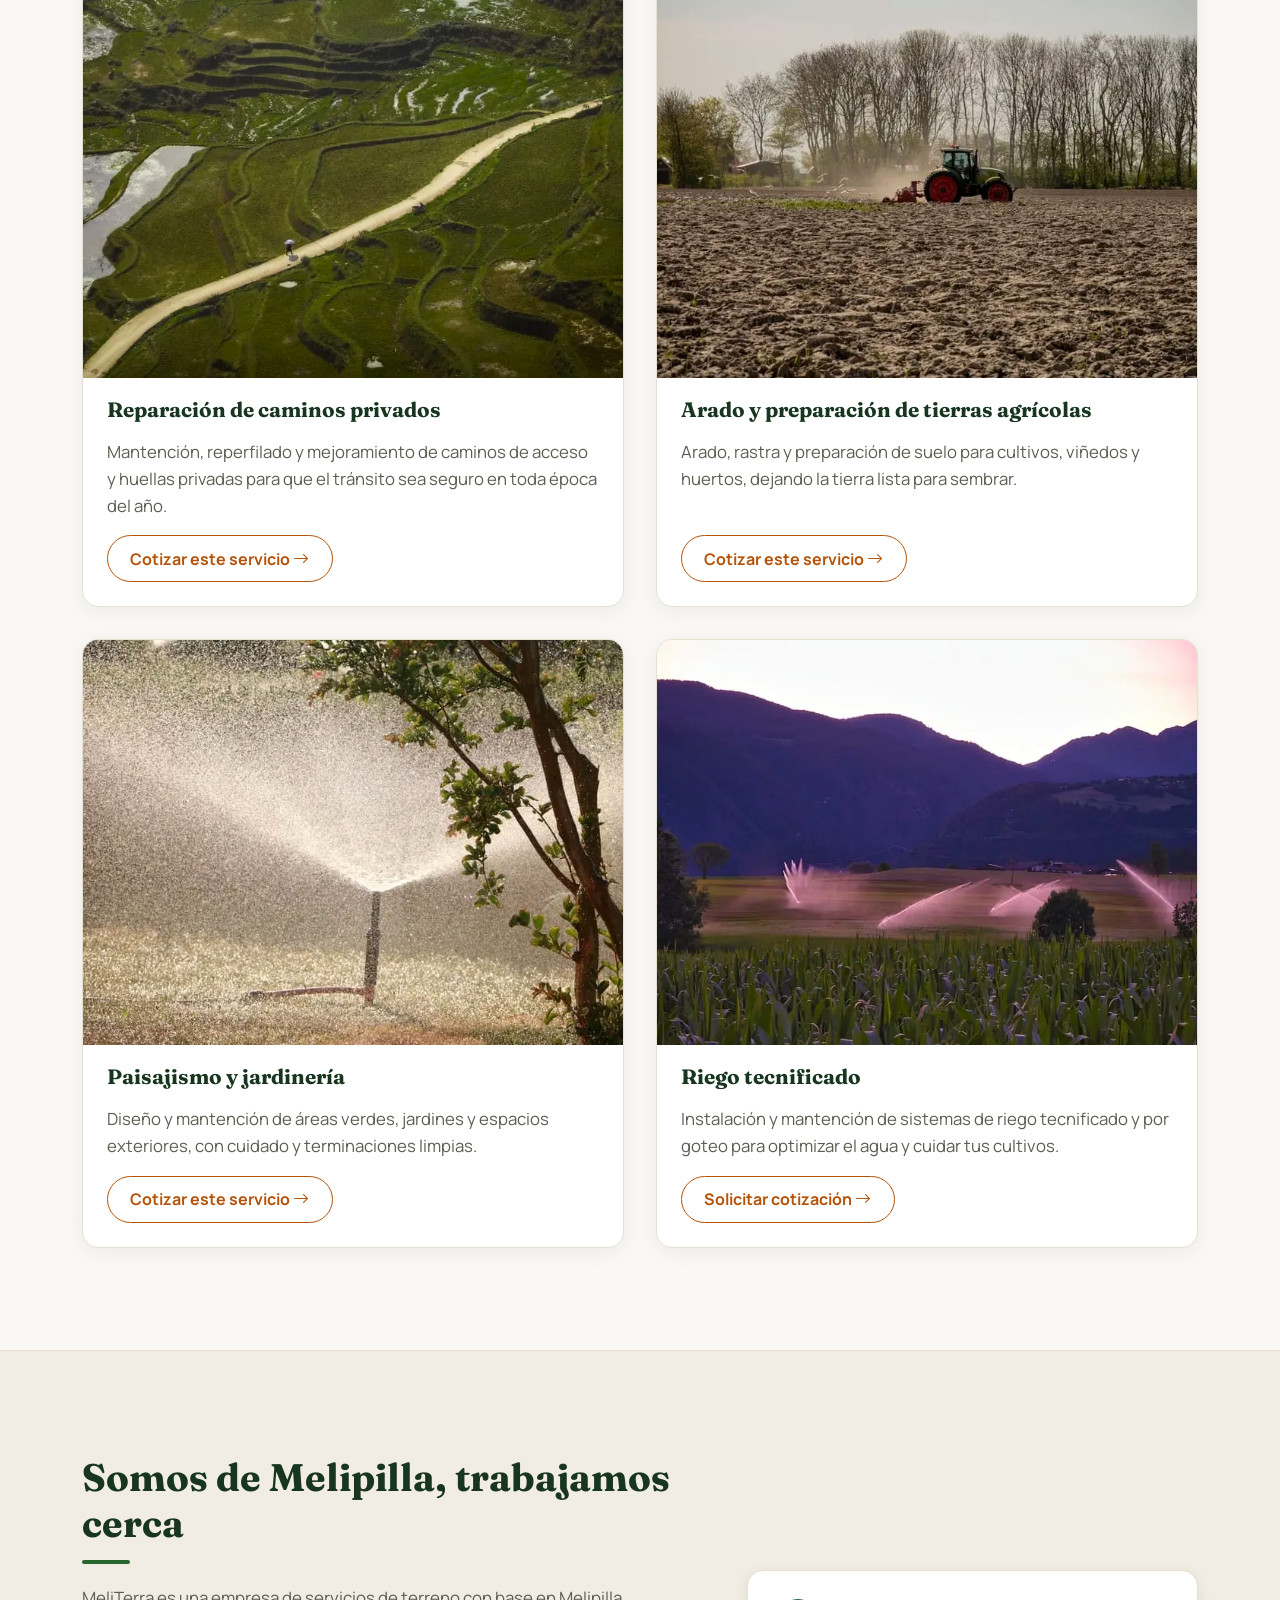
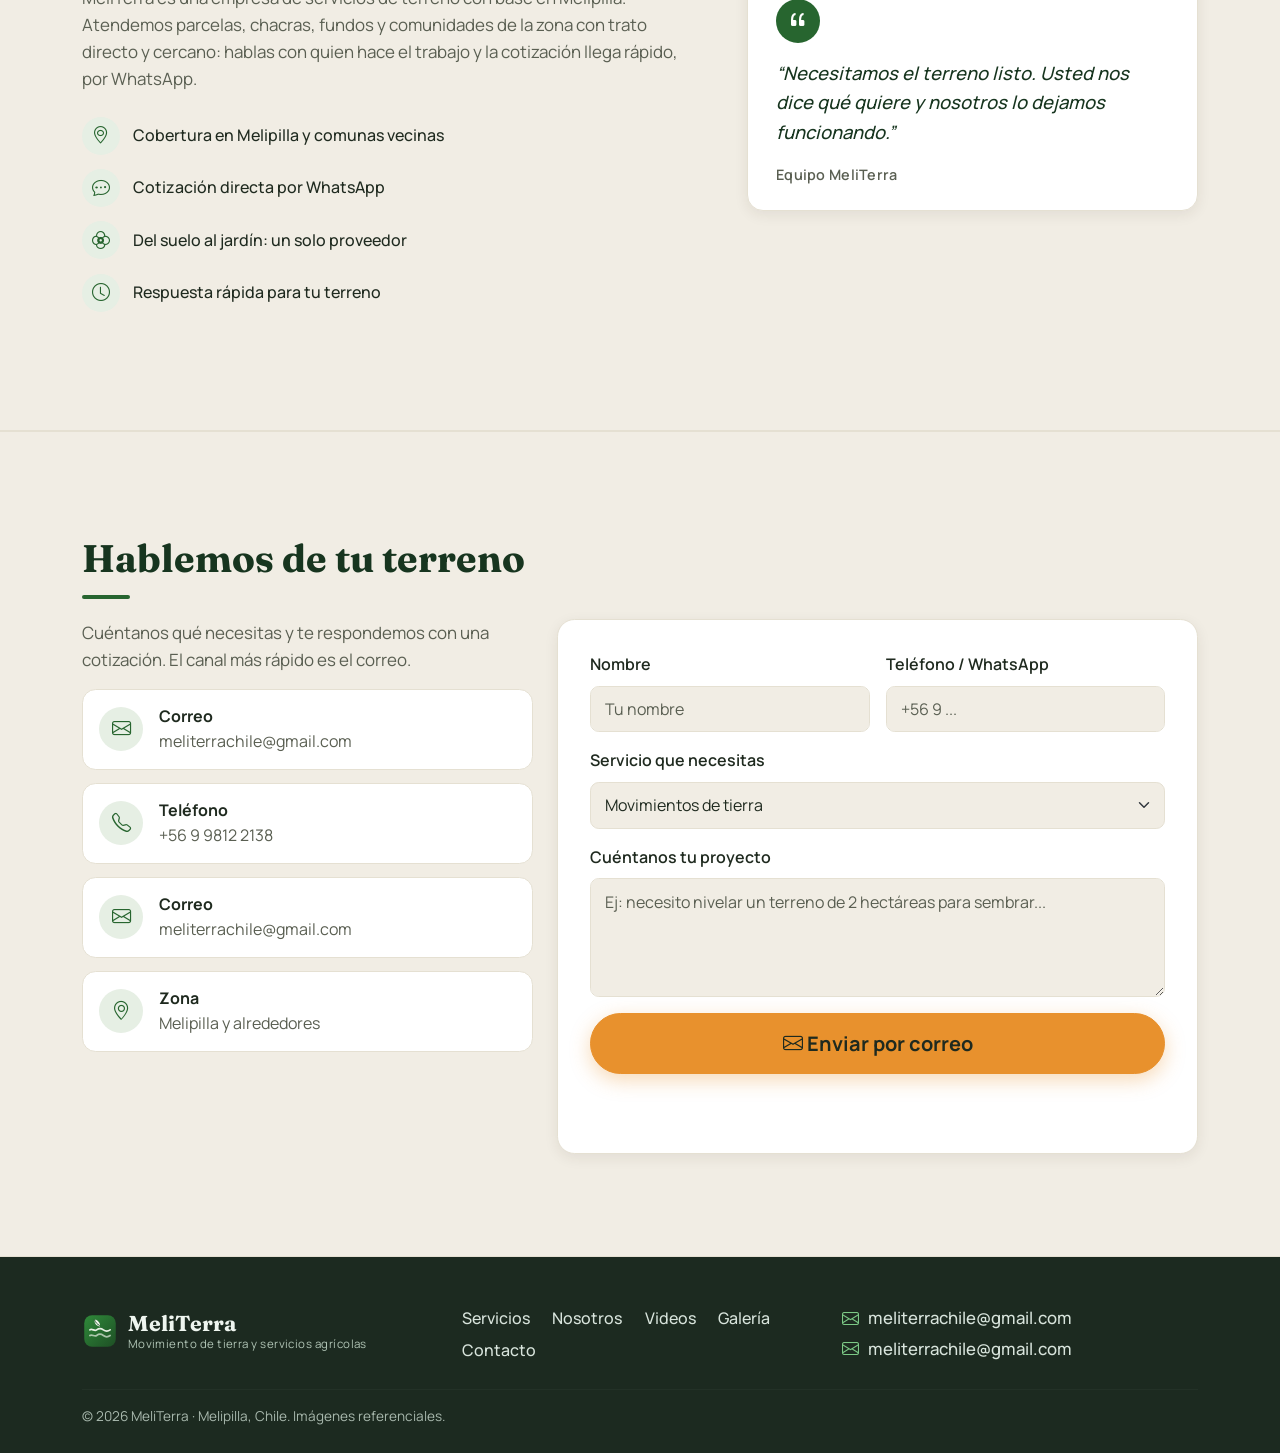
==== commit 9eb5c3aa: "Fix hero CTA button caption" ====
--- a/index.html
+++ b/index.html
@@ -114,7 +114,7 @@
             </ul>
             <div class="hero-actions d-flex flex-wrap align-items-center gap-3">
               <a class="btn btn-primary btn-lg" href="mailto:meliterrachile@gmail.com?subject=Cotizaci%C3%B3n%20MeliTerra&body=Hola%20MeliTerra%2C%20quiero%20cotizar%20un%20servicio" target="_blank" rel="noopener">
-                <i class="bi bi-envelope" aria-hidden="true"></i> Cotizar por WhatsApp
+                <i class="bi bi-envelope" aria-hidden="true"></i> Solicitar cotización
               </a>
               <a class="btn btn-link btn-lg" href="#servicios">Ver servicios</a>
             </div>
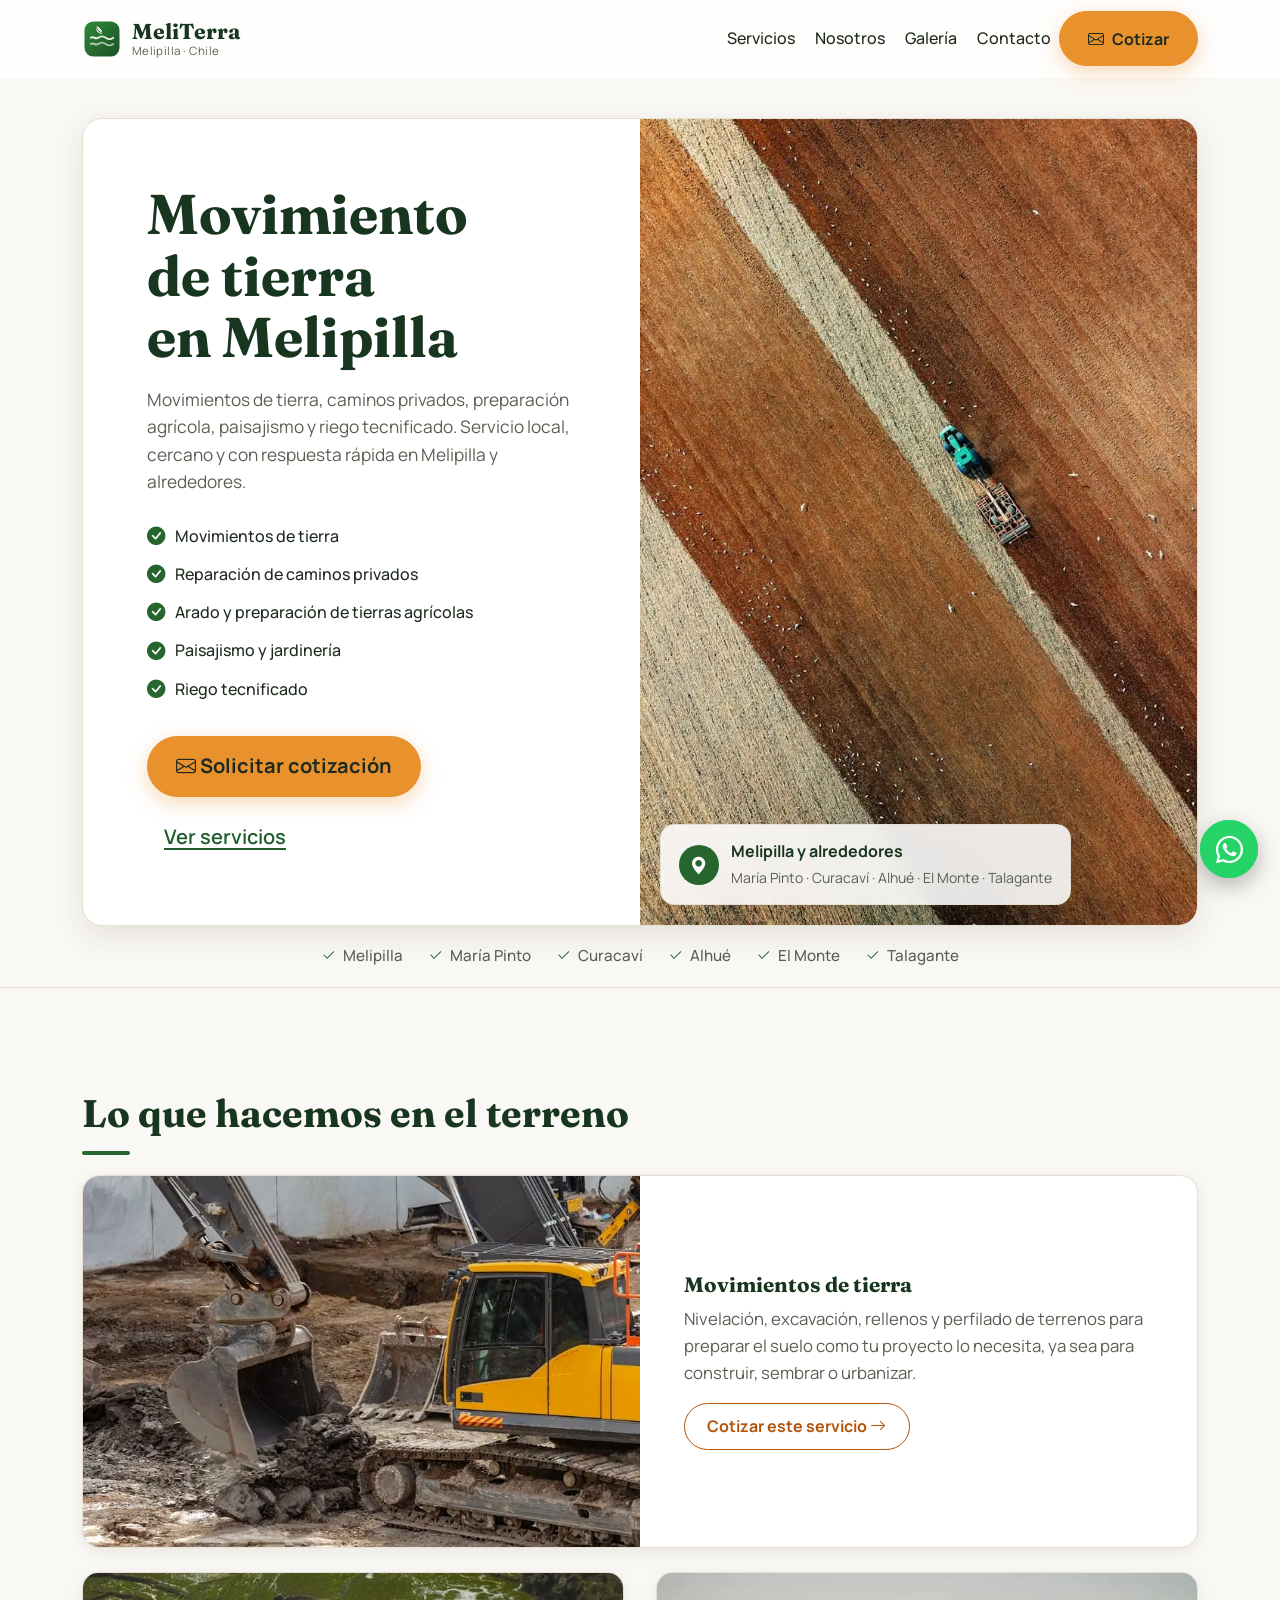
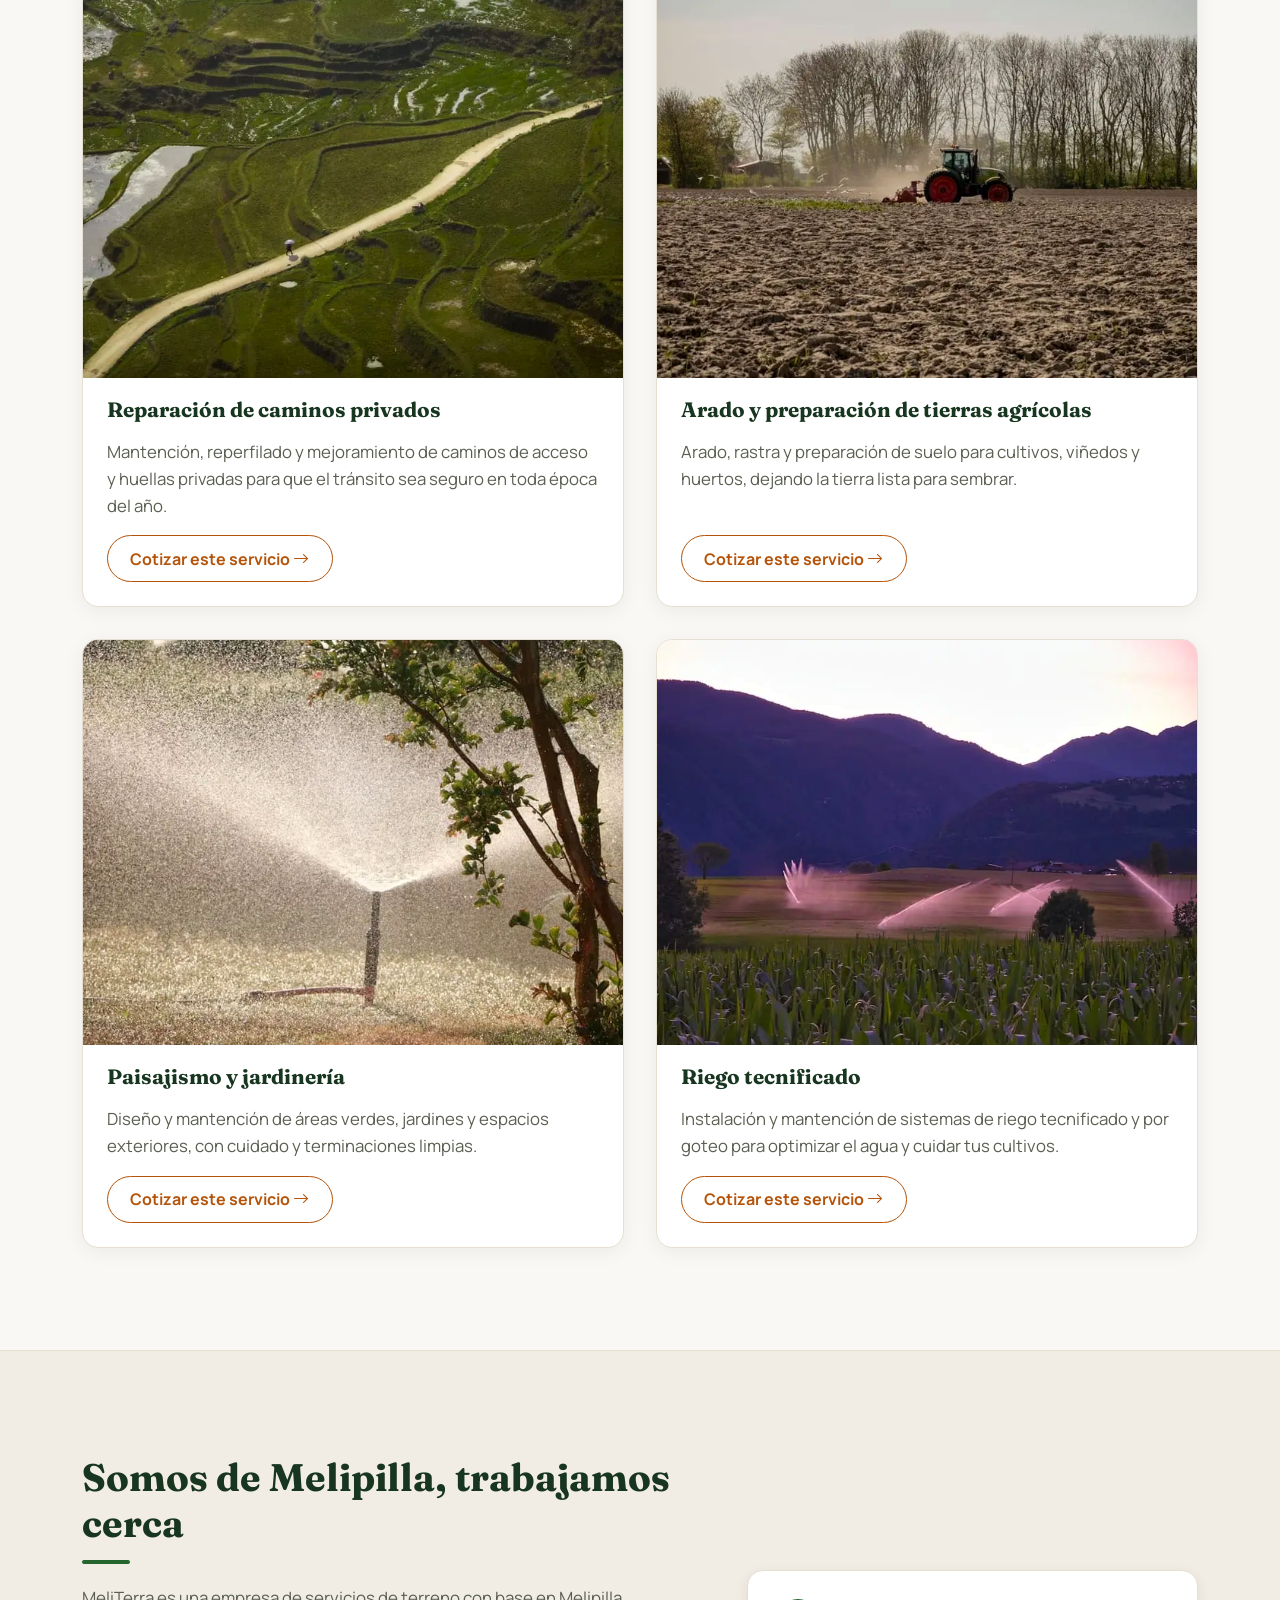
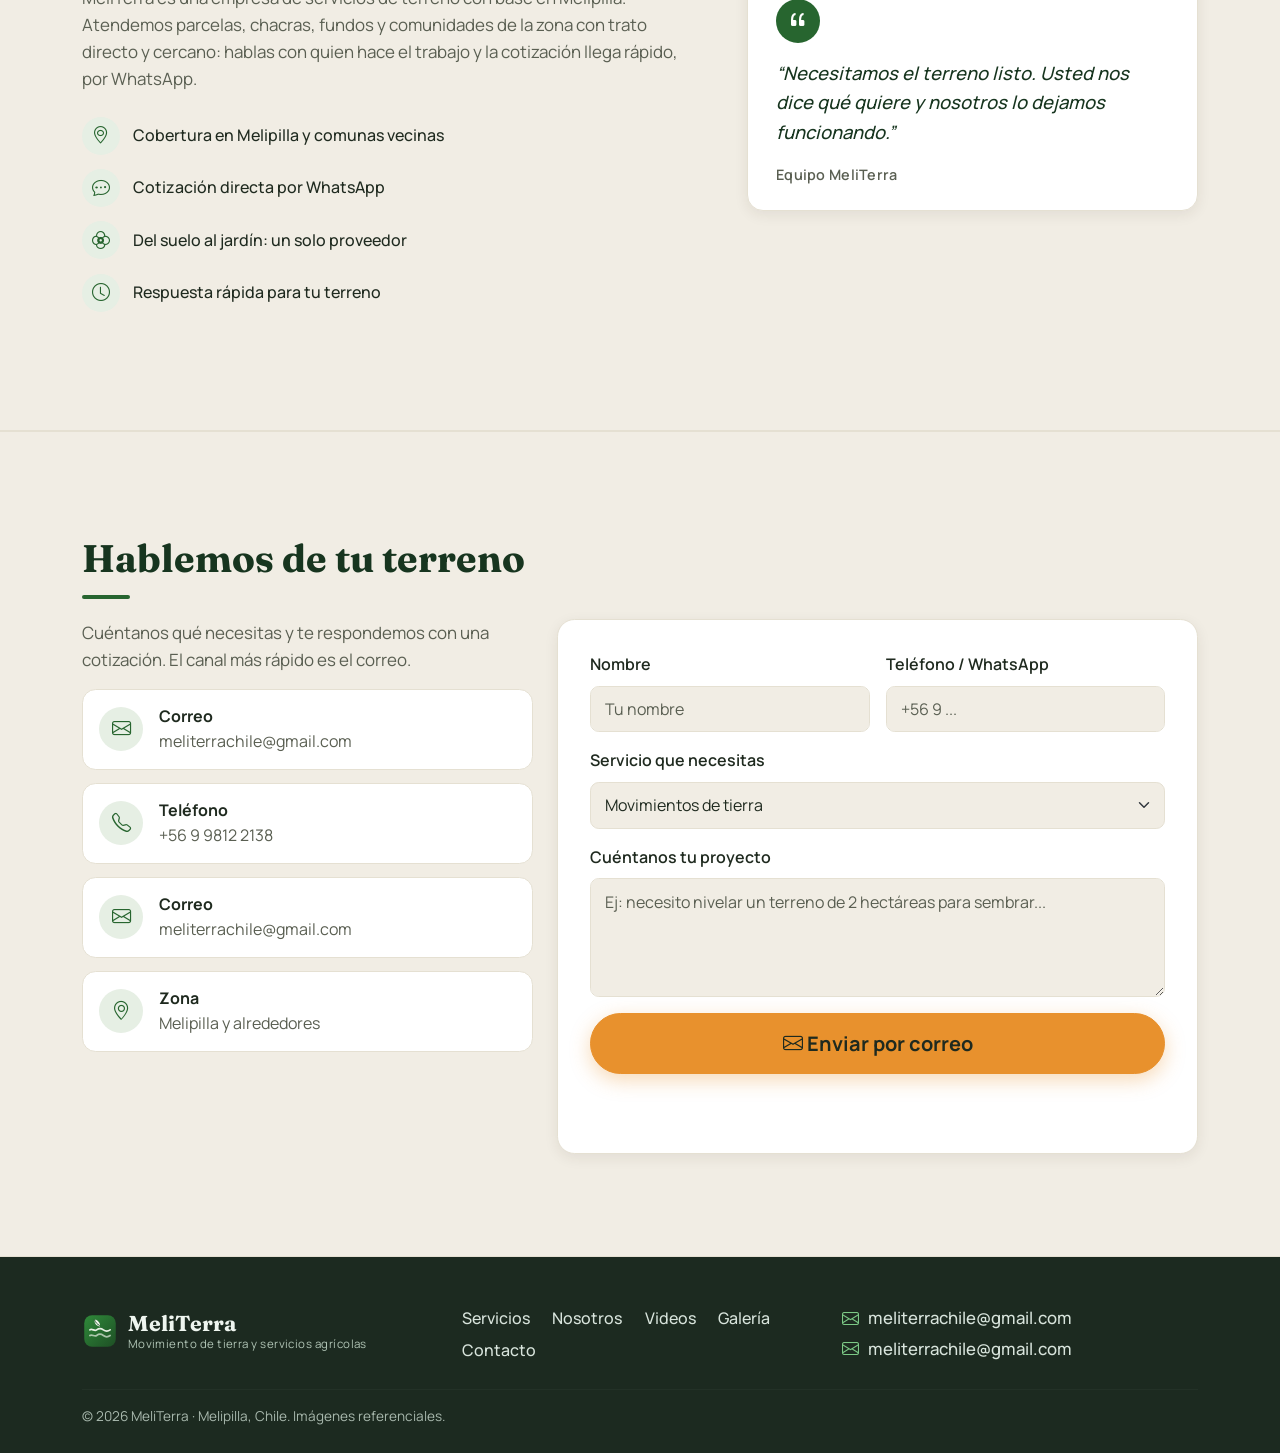
==== commit 5b7caf49: "Revert Riego button caption to 'Cotizar este servicio'" ====
--- a/index.html
+++ b/index.html
@@ -231,7 +231,7 @@
                 <h3>Riego tecnificado</h3>
                 <p>Instalación y mantención de sistemas de riego tecnificado y por goteo para optimizar el agua y cuidar tus cultivos.</p>
                 <a class="btn btn-outline-primary" href="mailto:meliterrachile@gmail.com?subject=Cotizaci%C3%B3n%20-%20Riego%20tecnificado&body=Hola%20MeliTerra%2C%20quiero%20cotizar%3A%20Riego%20tecnificado" target="_blank" rel="noopener">
-                  Solicitar cotización <i class="bi bi-arrow-right" aria-hidden="true"></i>
+                  Cotizar este servicio <i class="bi bi-arrow-right" aria-hidden="true"></i>
                 </a>
               </div>
             </article>
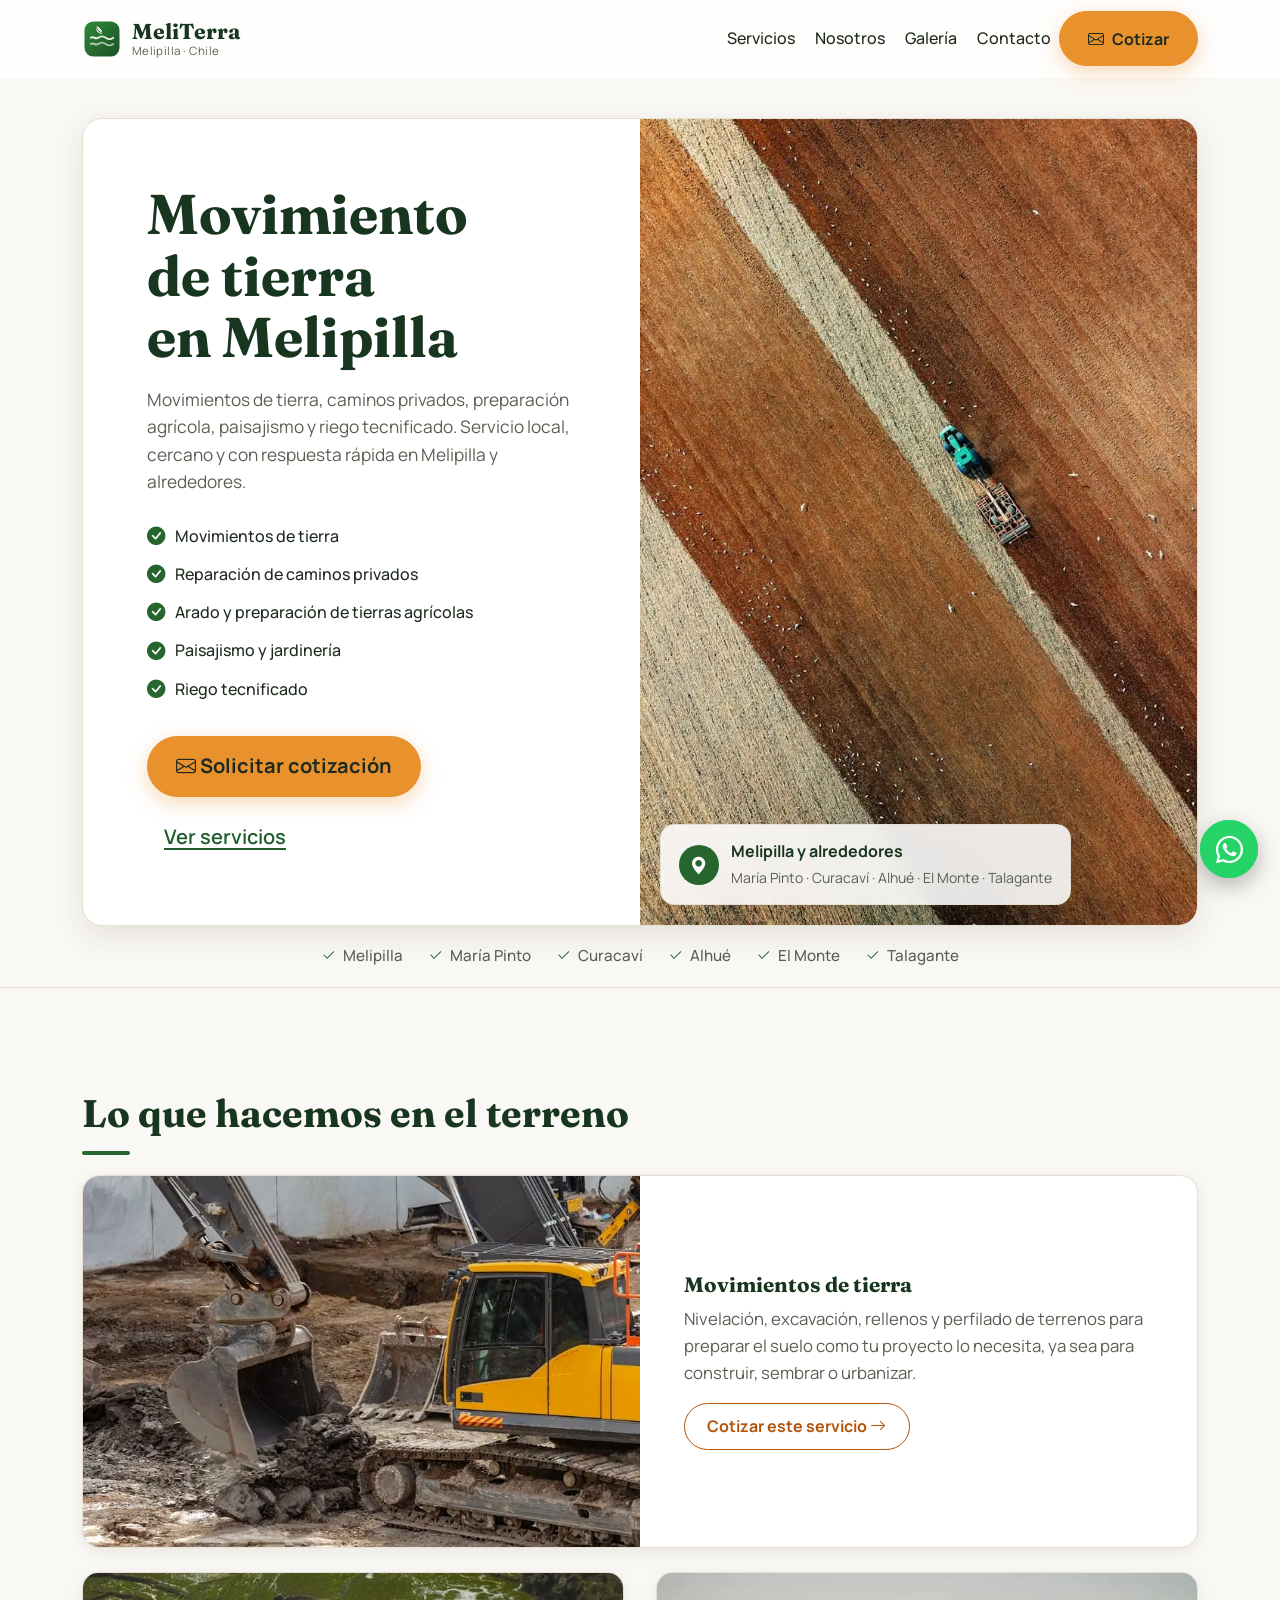
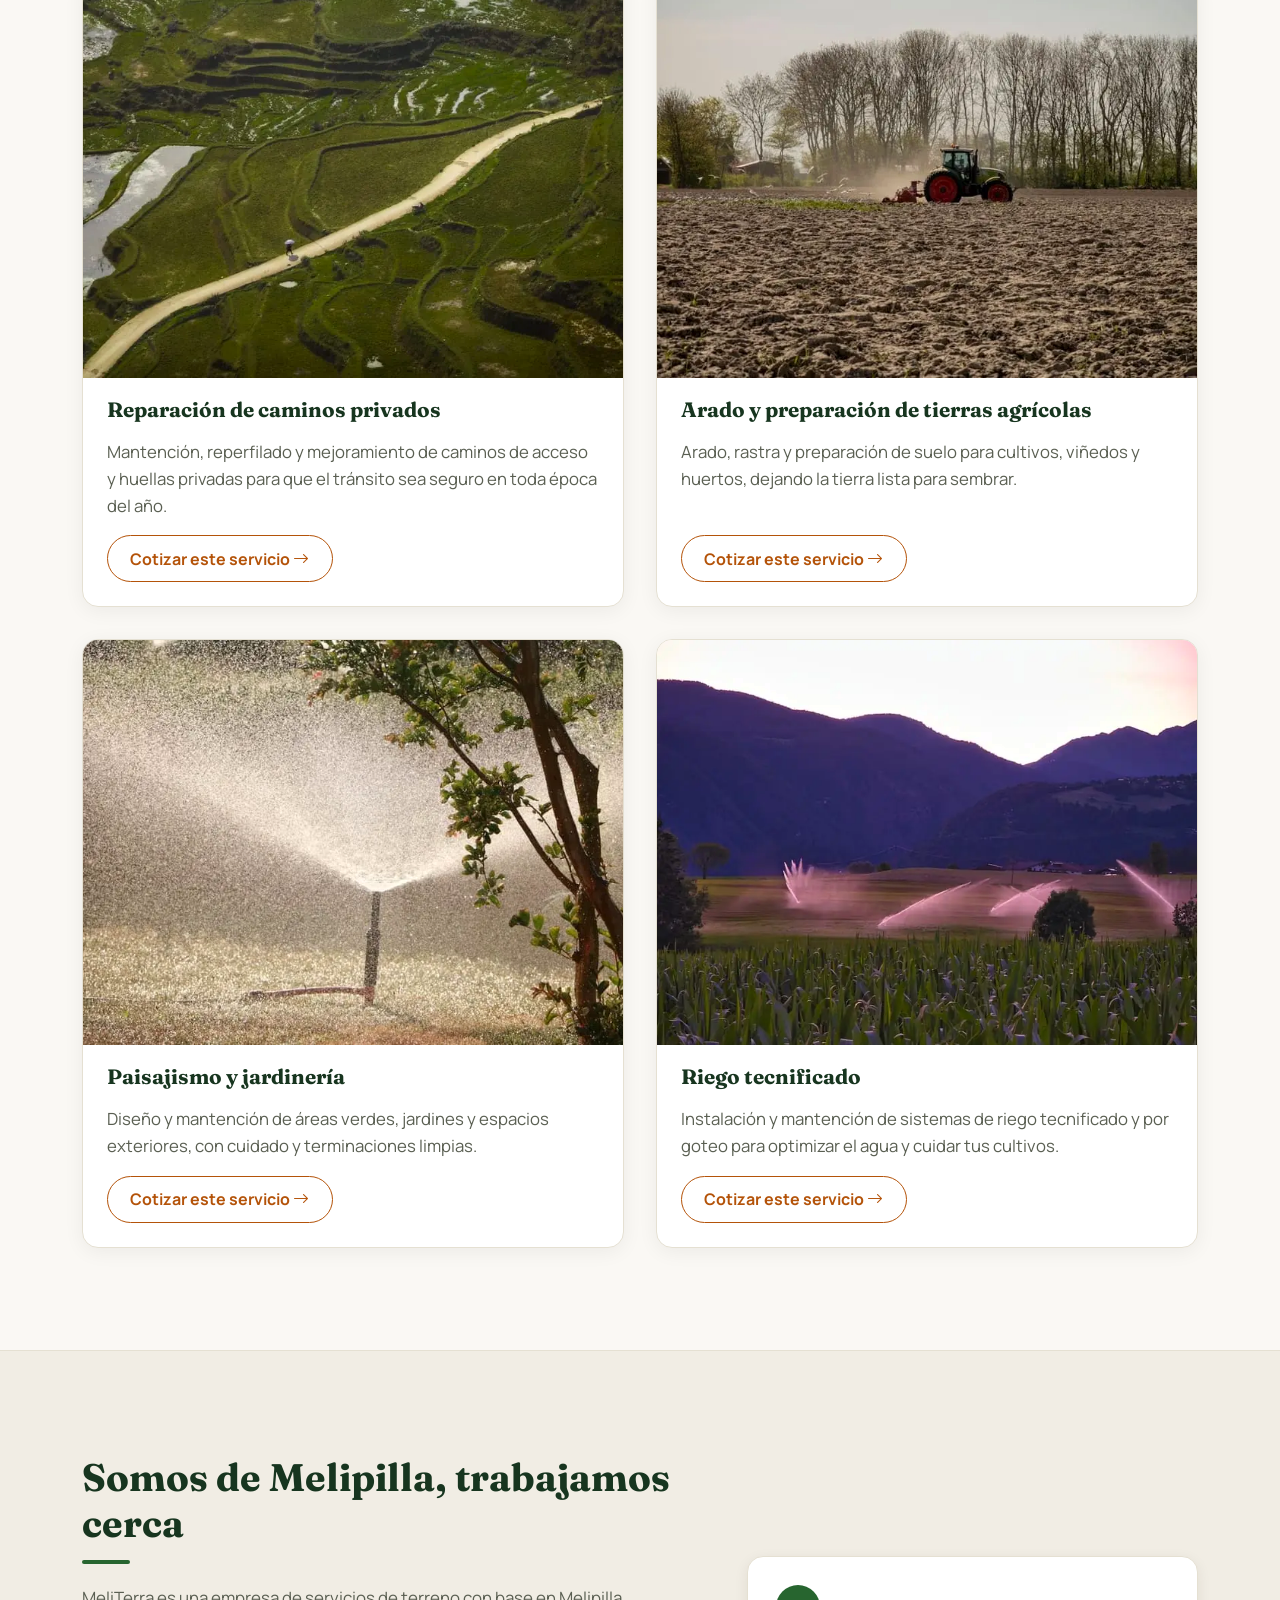
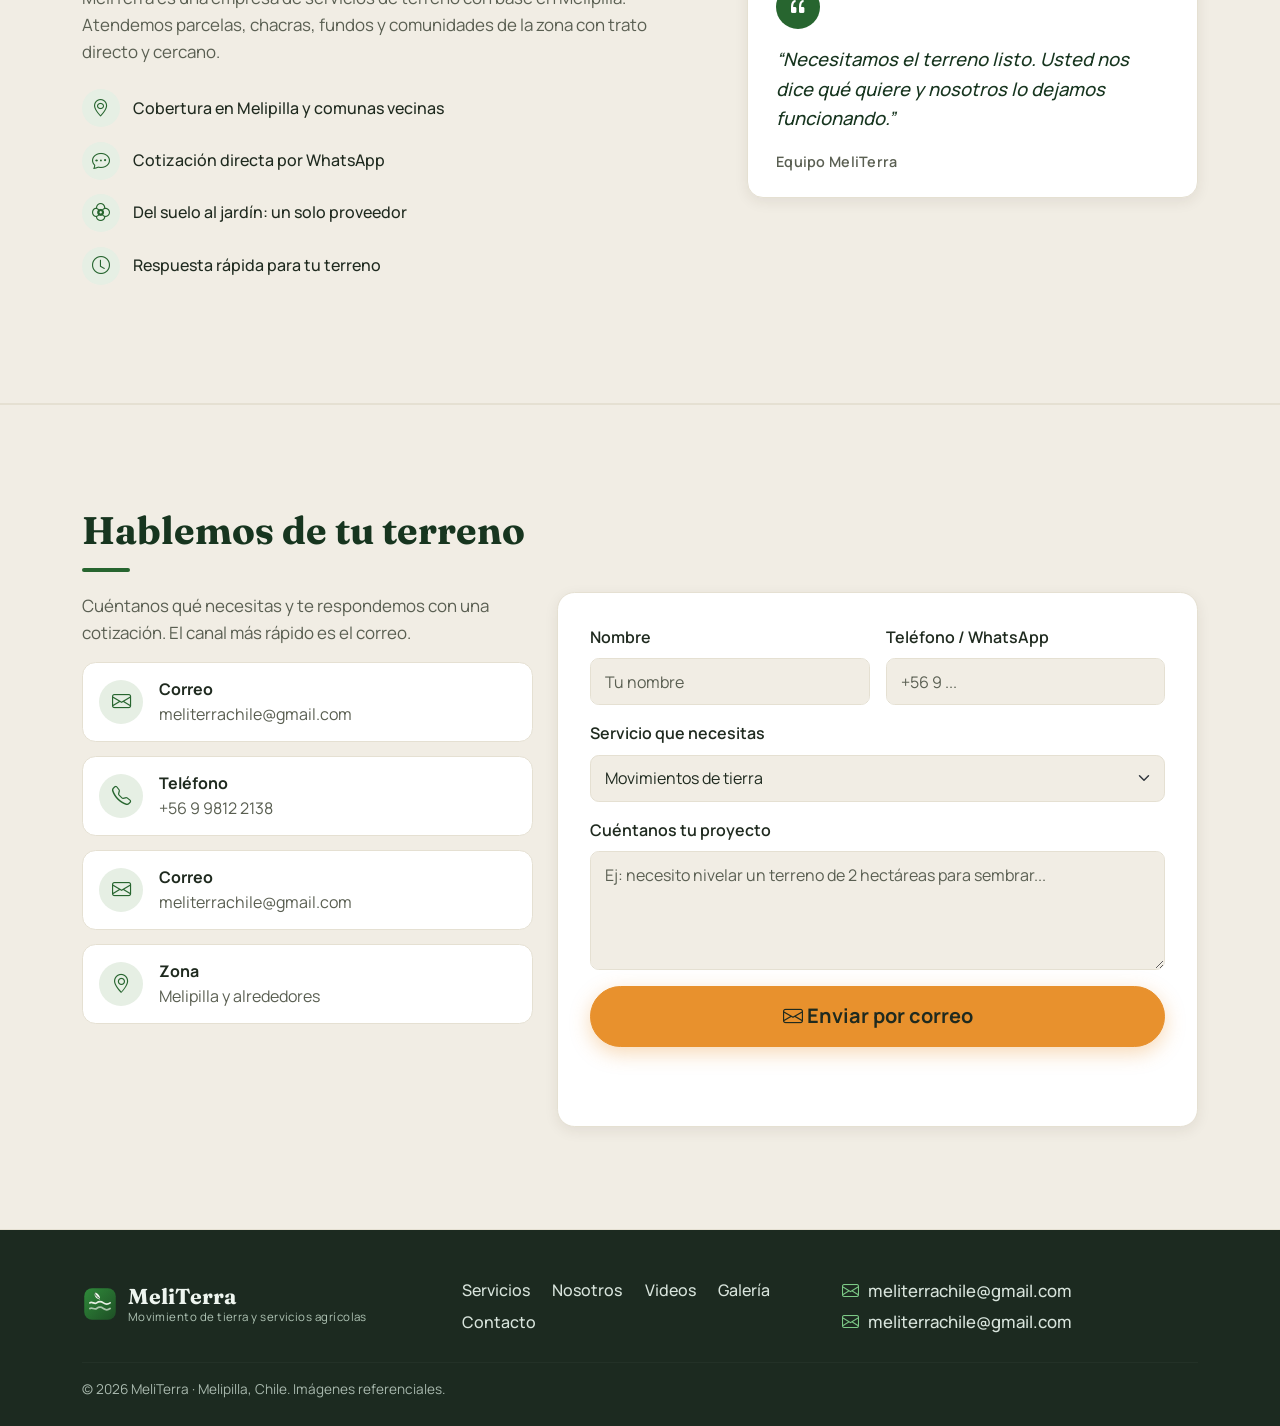
==== commit 515aa31f: "Clean up Nosotros text" ====
--- a/index.html
+++ b/index.html
@@ -248,8 +248,7 @@
             <h2 class="section-title">Somos de Melipilla, trabajamos cerca</h2>
             <p class="section-lead">
               MeliTerra es una empresa de servicios de terreno con base en Melipilla. Atendemos parcelas, chacras, fundos y
-              comunidades de la zona con trato directo y cercano: hablas con quien hace el trabajo y la cotización llega rápido,
-              por WhatsApp.
+              comunidades de la zona con trato directo y cercano.
             </p>
             <ul class="about-list list-unstyled">
               <li><i class="bi bi-geo-alt" aria-hidden="true"></i> Cobertura en Melipilla y comunas vecinas</li>
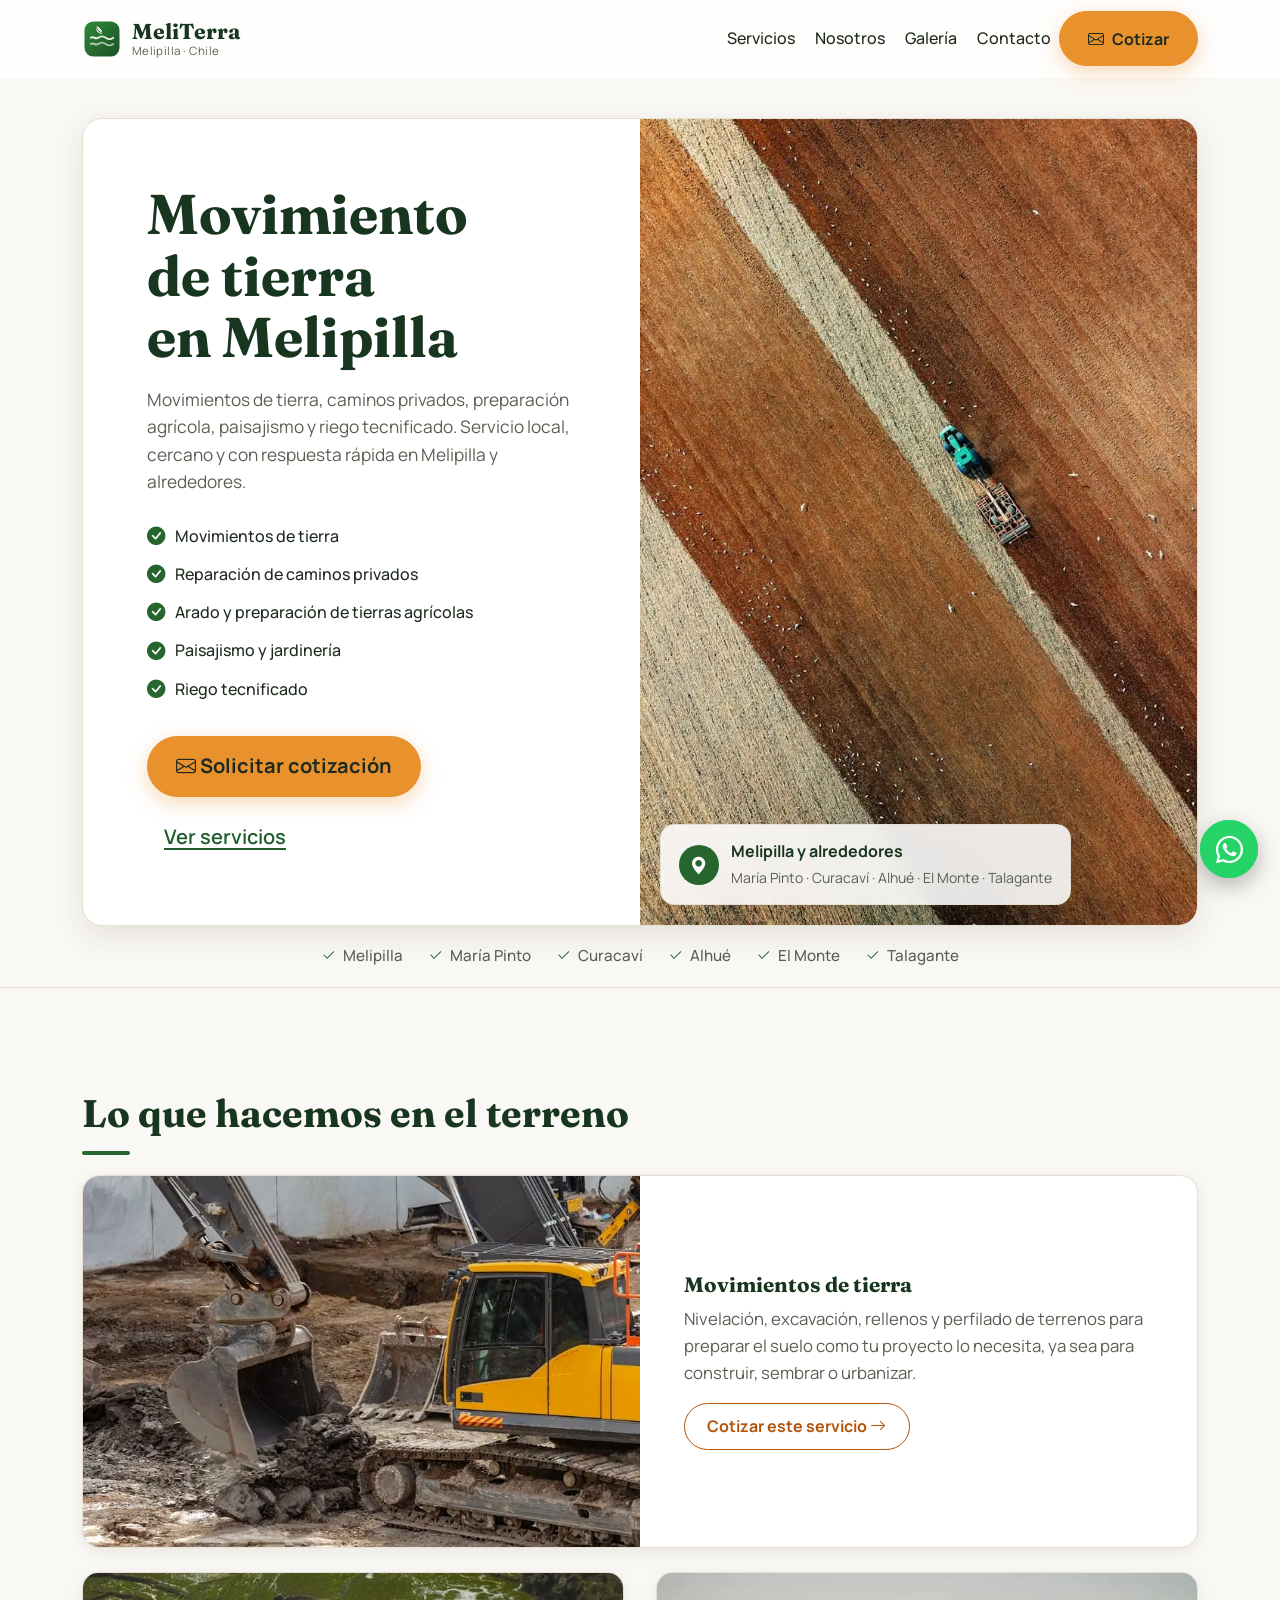
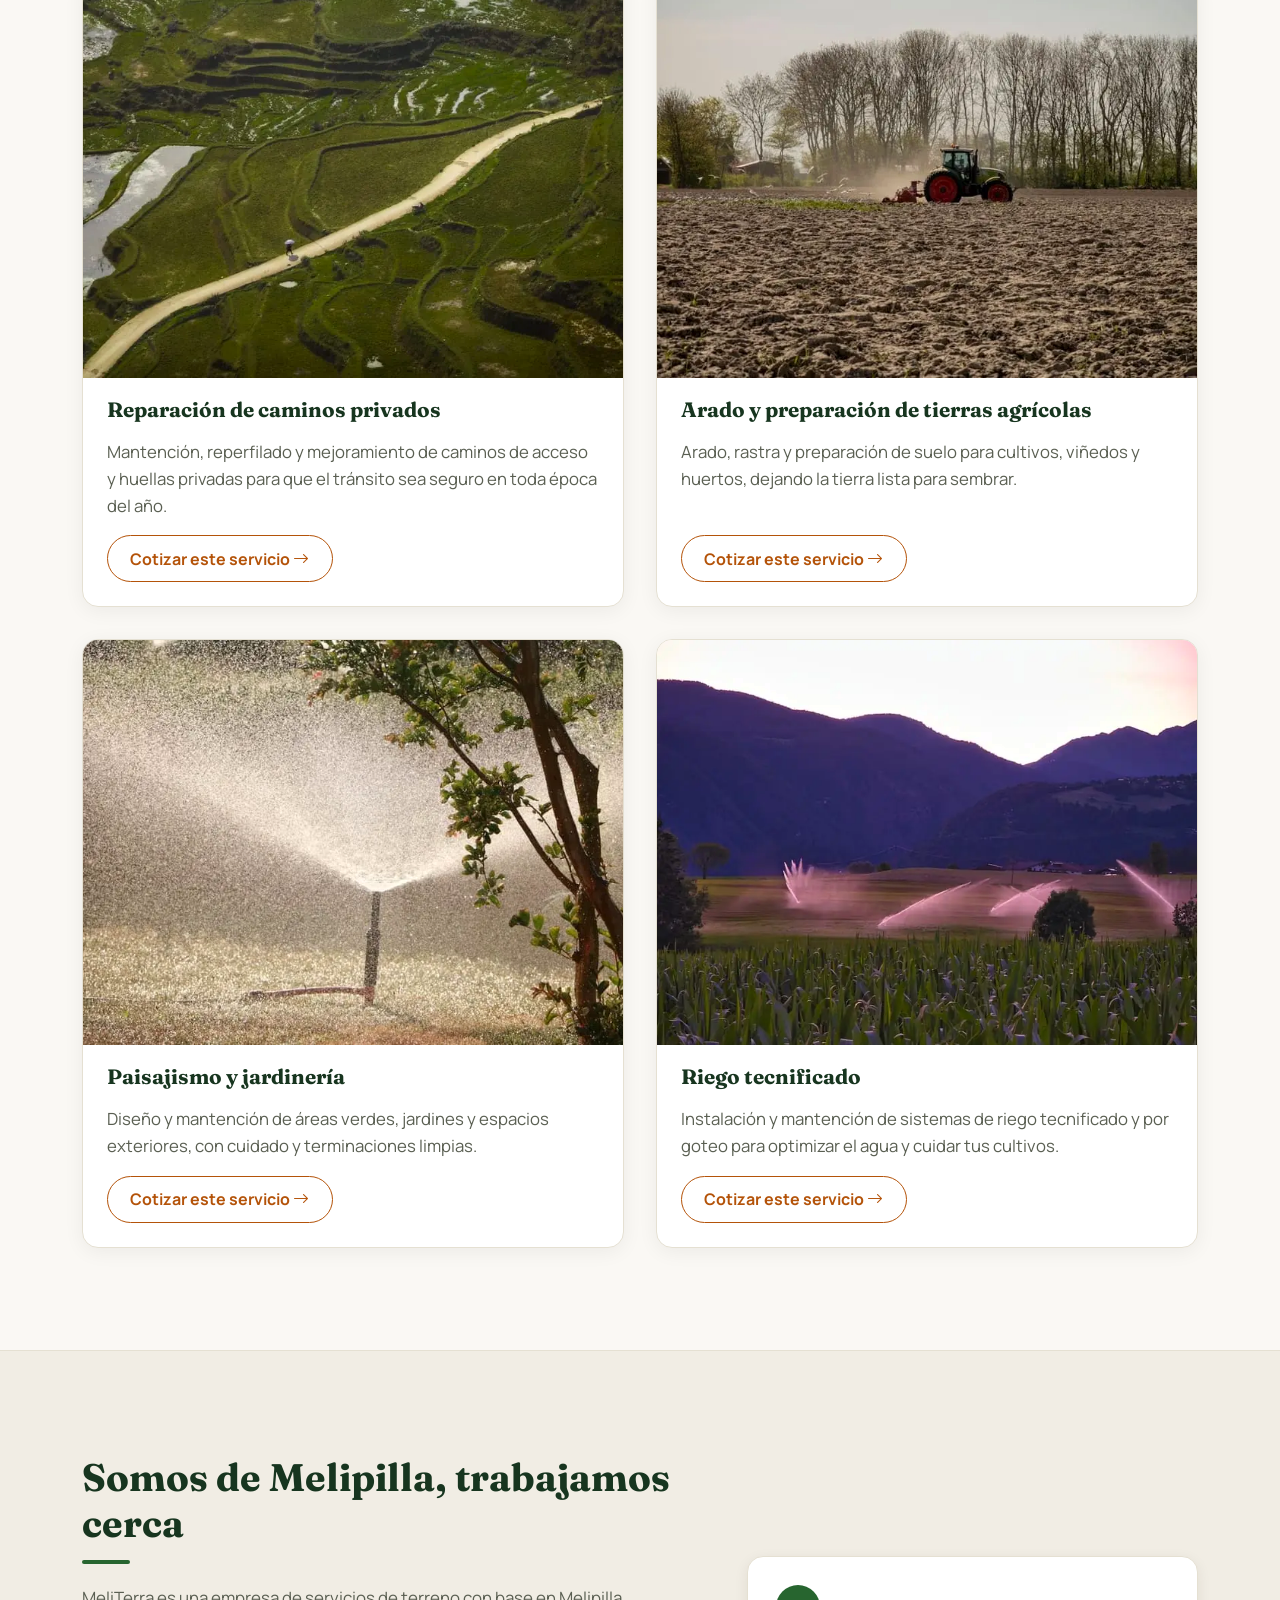
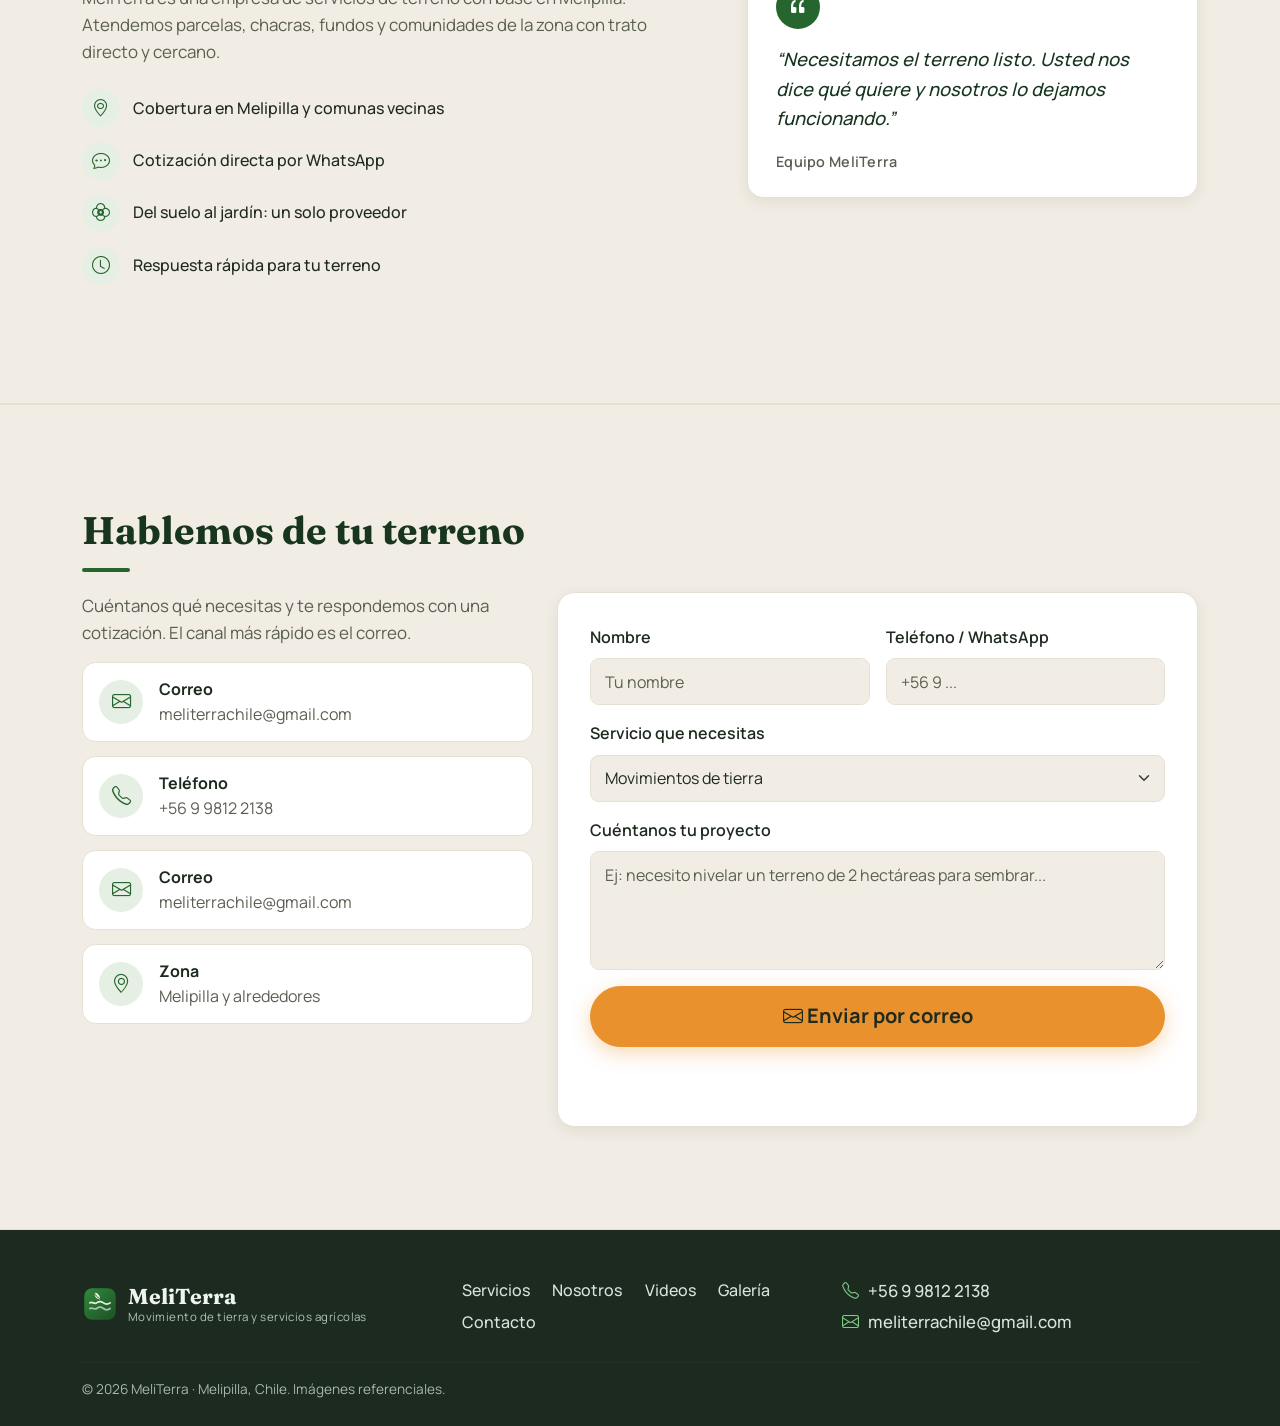
==== commit 7947e950: "Fix footer: restore phone number, remove duplicate email" ====
--- a/index.html
+++ b/index.html
@@ -378,7 +378,7 @@
           </ul>
         </div>
         <div class="col-lg-4">
-          <p class="footer-contact mb-1"><i class="bi bi-envelope" aria-hidden="true"></i> meliterrachile@gmail.com</p>
+          <p class="footer-contact mb-1"><i class="bi bi-telephone" aria-hidden="true"></i> +56 9 9812 2138</p>
           <p class="footer-contact mb-0"><i class="bi bi-envelope" aria-hidden="true"></i> meliterrachile@gmail.com</p>
         </div>
       </div>
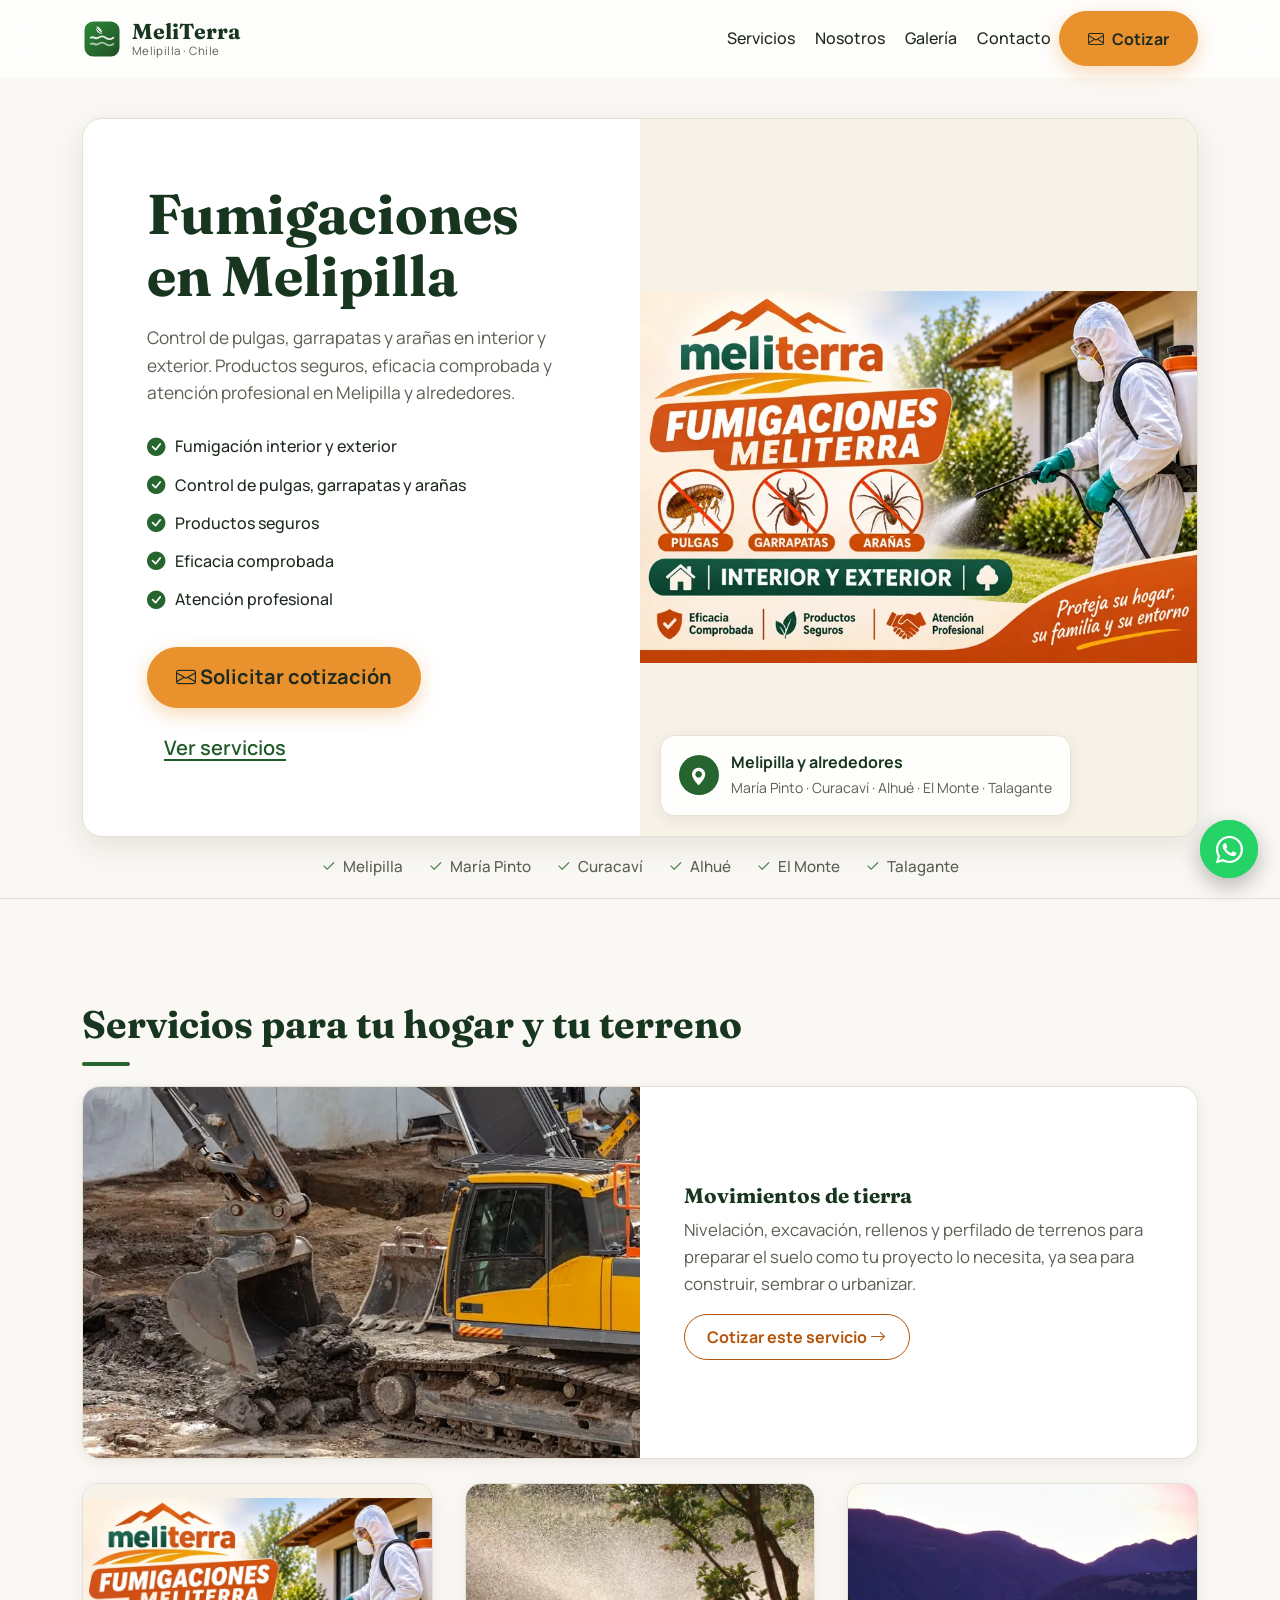
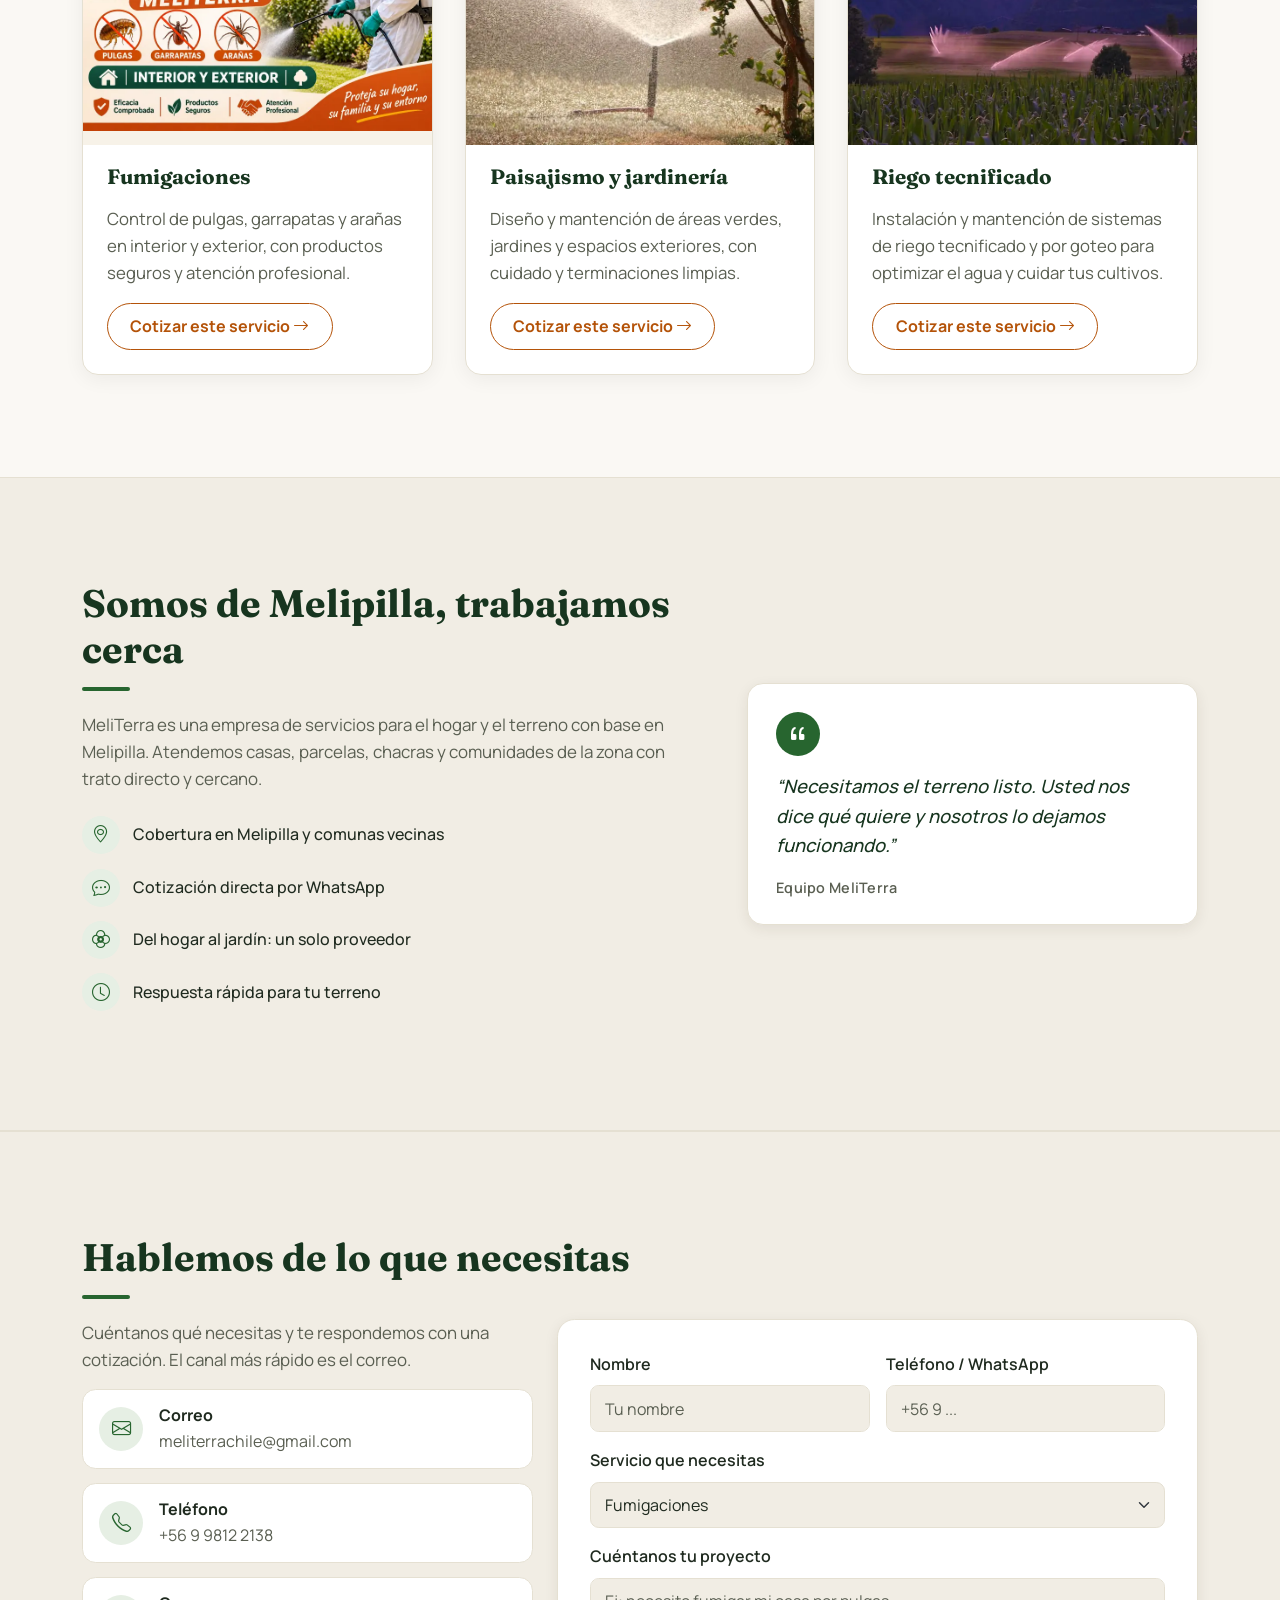
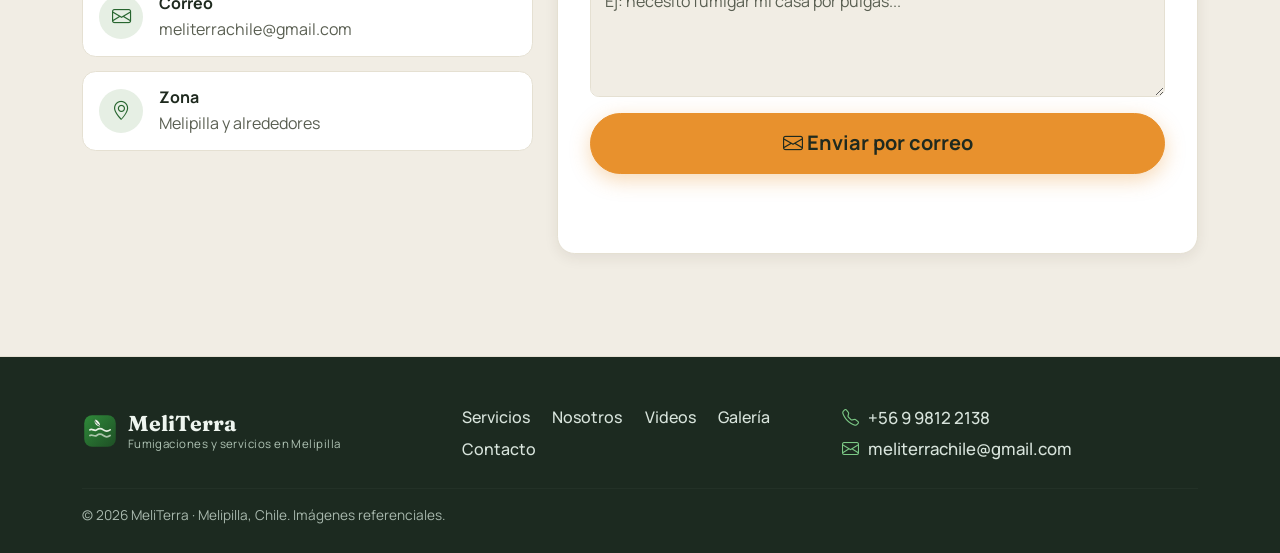
==== commit f2168a86: "feat: enfoque en fumigaciones y limpieza de servicios" ====
--- a/index.html
+++ b/index.html
@@ -3,18 +3,18 @@
 <head>
   <meta charset="UTF-8">
   <meta name="viewport" content="width=device-width, initial-scale=1">
-  <title>MeliTerra — Movimiento de tierra y servicios agrícolas en Melipilla</title>
-  <meta name="description" content="Movimientos de tierra, reparación de caminos privados, arado y preparación de tierras agrícolas, paisajismo y riego tecnificado. Servicio local en Melipilla y alrededores.">
+  <title>MeliTerra — Fumigaciones y servicios en Melipilla</title>
+  <meta name="description" content="Fumigaciones en Melipilla: control de pulgas, garrapatas y arañas en interior y exterior. También movimiento de tierra, paisajismo y riego tecnificado. Cotiza con MeliTerra.">
   <meta name="theme-color" content="#27652f">
-  <meta property="og:title" content="MeliTerra — Movimiento de tierra en Melipilla">
-  <meta property="og:description" content="Movimientos de tierra, caminos privados, arado agrícola, paisajismo y riego tecnificado. Servicio local en Melipilla y alrededores.">
+  <meta property="og:title" content="MeliTerra — Fumigaciones en Melipilla">
+  <meta property="og:description" content="Fumigaciones y control de plagas en Melipilla, además de movimiento de tierra, paisajismo y riego tecnificado. Servicio local y profesional.">
   <meta property="og:type" content="website">
   <meta property="og:url" content="https://meliterra.cl/">
-  <meta property="og:image" content="https://meliterra.cl/assets/img/hero-tractor.jpg">
+  <meta property="og:image" content="https://meliterra.cl/assets/img/fumigaciones-melipilla.jpg">
   <meta property="og:locale" content="es_CL">
   <meta name="twitter:card" content="summary_large_image">
-  <meta name="twitter:title" content="MeliTerra — Movimiento de tierra en Melipilla">
-  <meta name="twitter:image" content="https://meliterra.cl/assets/img/hero-tractor.jpg">
+  <meta name="twitter:title" content="MeliTerra — Fumigaciones en Melipilla">
+  <meta name="twitter:image" content="https://meliterra.cl/assets/img/fumigaciones-melipilla.jpg">
   <link rel="canonical" href="https://meliterra.cl/">
   <link rel="icon" href="assets/logo.svg" type="image/svg+xml">
   <link rel="preconnect" href="https://fonts.googleapis.com">
@@ -29,8 +29,8 @@
     "@context": "https://schema.org",
     "@type": "LocalBusiness",
     "name": "MeliTerra",
-    "description": "Servicios de movimiento de tierra, reparación de caminos, arado agrícola, paisajismo y riego tecnificado en Melipilla y alrededores.",
-    "image": "https://meliterra.cl/assets/img/hero-tractor.jpg",
+    "description": "Servicios de fumigación y control de plagas, movimiento de tierra, paisajismo y riego tecnificado en Melipilla y alrededores.",
+    "image": "https://meliterra.cl/assets/img/fumigaciones-melipilla.jpg",
     "url": "https://meliterra.cl/",
     "telephone": "+56998122138",
     "email": "meliterrachile@gmail.com",
@@ -43,11 +43,10 @@
     "areaServed": ["Melipilla", "María Pinto", "Curacaví", "Alhué", "El Monte", "Talagante"],
     "hasOfferCatalog": {
       "@type": "OfferCatalog",
-      "name": "Servicios agrícolas y de terreno",
+      "name": "Servicios para tu hogar y tu terreno",
       "itemListElement": [
+        {"@type": "Offer", "itemOffered": {"@type": "Service", "name": "Fumigaciones y control de plagas"}},
         {"@type": "Offer", "itemOffered": {"@type": "Service", "name": "Movimientos de tierra"}},
-        {"@type": "Offer", "itemOffered": {"@type": "Service", "name": "Reparación de caminos privados"}},
-        {"@type": "Offer", "itemOffered": {"@type": "Service", "name": "Arado y preparación de tierras agrícolas"}},
         {"@type": "Offer", "itemOffered": {"@type": "Service", "name": "Paisajismo y jardinería"}},
         {"@type": "Offer", "itemOffered": {"@type": "Service", "name": "Riego tecnificado"}}
       ]
@@ -59,8 +58,8 @@
 <!-- MELITERRA / DIRECTION CONTRACT
 THESIS: A category-standard landing for a local machinery/land-services company, executed at high fidelity, that turns "movimientos de tierra" into trust and a one-message WhatsApp quote. It refuses the themed campo-newspaper world the user rejected and the whimsical challengers; no irony, no thematic quirks.
 OWN-WORLD: Warm cream ground and deep agricultural green ink (the user's binding color) with soil-ochre and mustard-orange accents; Fraunces serif display titles over a clean Manrope body; hairline rules, generous whitespace, soft shadows only; green carries the brand and WhatsApp carries its own channel color, while the orange accent drives every quote CTA.
-STORY: A landowner or manager in Melipilla understands in seconds that MeliTerra works their land end to end (soil, roads, gardens, irrigation), that it is local and reachable, and that the next step is one WhatsApp message.
-FIRST VIEWPORT: Split hero. Left: bold display headline, one-line offer, five-service checklist with green checks, orange "Cotizar por WhatsApp" CTA. Right: full-bleed photo of a tractor working the field with a floating location badge. Navbar above with logo, anchors.
+STORY: A homeowner or landowner in Melipilla understands in seconds that MeliTerra protects their home and works their land end to end (pest control, soil, gardens, irrigation), that it is local and reachable, and that the next step is one WhatsApp message.
+FIRST VIEWPORT: Split hero. Left: bold display headline, one-line offer, service checklist with green checks, orange quote CTA. Right: full-bleed fumigation flyer with a floating location badge. Navbar above with logo, anchors.
 FORM: Category-standard landing chosen by the user over the dealt direction (seed 3f1abb72); the canon is the commitment. FINISH: unreviewed and undocumented is unfinished; this build ends with the finish review, the verdict, and DESIGN.md -->
   <a class="skip-link visually-hidden-focusable" href="#inicio">Saltar al contenido</a>
 
@@ -100,17 +99,17 @@
       <div class="container">
         <div class="row g-0 align-items-stretch hero-grid">
           <div class="col-lg-6 hero-panel">
-            <h1 class="hero-title">Movimiento de tierra en Melipilla</h1>
+            <h1 class="hero-title">Fumigaciones en Melipilla</h1>
             <p class="hero-lead">
-              Movimientos de tierra, caminos privados, preparación agrícola, paisajismo y riego tecnificado.
-              Servicio local, cercano y con respuesta rápida en Melipilla y alrededores.
+              Control de pulgas, garrapatas y arañas en interior y exterior. Productos seguros, eficacia comprobada
+              y atención profesional en Melipilla y alrededores.
             </p>
             <ul class="hero-list list-unstyled">
-              <li><i class="bi bi-check-circle-fill" aria-hidden="true"></i> Movimientos de tierra</li>
-              <li><i class="bi bi-check-circle-fill" aria-hidden="true"></i> Reparación de caminos privados</li>
-              <li><i class="bi bi-check-circle-fill" aria-hidden="true"></i> Arado y preparación de tierras agrícolas</li>
-              <li><i class="bi bi-check-circle-fill" aria-hidden="true"></i> Paisajismo y jardinería</li>
-              <li><i class="bi bi-check-circle-fill" aria-hidden="true"></i> Riego tecnificado</li>
+              <li><i class="bi bi-check-circle-fill" aria-hidden="true"></i> Fumigación interior y exterior</li>
+              <li><i class="bi bi-check-circle-fill" aria-hidden="true"></i> Control de pulgas, garrapatas y arañas</li>
+              <li><i class="bi bi-check-circle-fill" aria-hidden="true"></i> Productos seguros</li>
+              <li><i class="bi bi-check-circle-fill" aria-hidden="true"></i> Eficacia comprobada</li>
+              <li><i class="bi bi-check-circle-fill" aria-hidden="true"></i> Atención profesional</li>
             </ul>
             <div class="hero-actions d-flex flex-wrap align-items-center gap-3">
               <a class="btn btn-primary btn-lg" href="mailto:meliterrachile@gmail.com?subject=Cotizaci%C3%B3n%20MeliTerra&body=Hola%20MeliTerra%2C%20quiero%20cotizar%20un%20servicio" target="_blank" rel="noopener">
@@ -119,10 +118,10 @@
               <a class="btn btn-link btn-lg" href="#servicios">Ver servicios</a>
             </div>
           </div>
-          <div class="col-lg-6 hero-media">
+          <div class="col-lg-6 hero-media hero-media-flyer">
             <picture>
-              <source srcset="assets/img/hero-tractor.webp" type="image/webp">
-              <img src="assets/img/hero-tractor.jpg" alt="Tractor arando un campo en Melipilla, servicio de movimiento de tierra" class="hero-img" fetchpriority="high">
+              <source srcset="assets/img/fumigaciones-melipilla.webp" type="image/webp">
+              <img src="assets/img/fumigaciones-melipilla.jpg" alt="Fumigaciones MeliTerra en Melipilla: control de pulgas, garrapatas y arañas en interior y exterior" class="hero-img hero-img-flyer" fetchpriority="high">
             </picture>
             <div class="hero-badge">
               <span class="hero-badge-icon"><i class="bi bi-geo-alt-fill" aria-hidden="true"></i></span>
@@ -153,7 +152,7 @@
     <!-- SERVICIOS -->
     <section class="section" id="servicios">
       <div class="container">
-        <h2 class="section-title">Lo que hacemos en el terreno</h2>
+        <h2 class="section-title">Servicios para tu hogar y tu terreno</h2>
 
         <article class="service-feature reveal">
           <div class="row g-0 align-items-center">
@@ -176,37 +175,22 @@
         </article>
 
         <div class="row g-4 service-grid">
-          <div class="col-md-6">
+          <div class="col-md-6 col-lg-4">
             <article class="service-card reveal">
               <picture>
-                <source srcset="assets/img/caminos.webp" type="image/webp">
-                <img src="assets/img/caminos.jpg" alt="Camino rural reparado en zona de Melipilla" class="service-card-img" loading="lazy">
+                <source srcset="assets/img/fumigaciones-melipilla.webp" type="image/webp">
+                <img src="assets/img/fumigaciones-melipilla.jpg" alt="Fumigaciones MeliTerra en Melipilla: control de pulgas, garrapatas y arañas" class="service-card-img service-card-img-contain" loading="lazy">
               </picture>
               <div class="service-card-body">
-                <h3>Reparación de caminos privados</h3>
-                <p>Mantención, reperfilado y mejoramiento de caminos de acceso y huellas privadas para que el tránsito sea seguro en toda época del año.</p>
-                <a class="btn btn-outline-primary" href="mailto:meliterrachile@gmail.com?subject=Cotizaci%C3%B3n%20-%20Reparaci%C3%B3n%20de%20caminos&body=Hola%20MeliTerra%2C%20quiero%20cotizar%3A%20Reparaci%C3%B3n%20de%20caminos%20privados" target="_blank" rel="noopener">
+                <h3>Fumigaciones</h3>
+                <p>Control de pulgas, garrapatas y arañas en interior y exterior, con productos seguros y atención profesional.</p>
+                <a class="btn btn-outline-primary" href="mailto:meliterrachile@gmail.com?subject=Cotizaci%C3%B3n%20-%20Fumigaciones&body=Hola%20MeliTerra%2C%20quiero%20cotizar%3A%20Fumigaciones" target="_blank" rel="noopener">
                   Cotizar este servicio <i class="bi bi-arrow-right" aria-hidden="true"></i>
                 </a>
               </div>
             </article>
           </div>
-          <div class="col-md-6">
-            <article class="service-card reveal">
-              <picture>
-                <source srcset="assets/img/arado.webp" type="image/webp">
-                <img src="assets/img/arado.jpg" alt="Tractor arando tierra agrícola en Melipilla" class="service-card-img" loading="lazy">
-              </picture>
-              <div class="service-card-body">
-                <h3>Arado y preparación de tierras agrícolas</h3>
-                <p>Arado, rastra y preparación de suelo para cultivos, viñedos y huertos, dejando la tierra lista para sembrar.</p>
-                <a class="btn btn-outline-primary" href="mailto:meliterrachile@gmail.com?subject=Cotizaci%C3%B3n%20-%20Arado%20y%20preparaci%C3%B3n%20de%20tierras&body=Hola%20MeliTerra%2C%20quiero%20cotizar%3A%20Arado%20y%20preparaci%C3%B3n%20de%20tierras%20agr%C3%ADcolas" target="_blank" rel="noopener">
-                  Cotizar este servicio <i class="bi bi-arrow-right" aria-hidden="true"></i>
-                </a>
-              </div>
-            </article>
-          </div>
-          <div class="col-md-6">
+          <div class="col-md-6 col-lg-4">
             <article class="service-card reveal">
               <picture>
                 <source srcset="assets/img/paisajismo.webp" type="image/webp">
@@ -221,7 +205,7 @@
               </div>
             </article>
           </div>
-          <div class="col-md-6">
+          <div class="col-md-6 col-lg-4">
             <article class="service-card reveal">
               <picture>
                 <source srcset="assets/img/riego.webp" type="image/webp">
@@ -247,13 +231,13 @@
           <div class="col-lg-7">
             <h2 class="section-title">Somos de Melipilla, trabajamos cerca</h2>
             <p class="section-lead">
-              MeliTerra es una empresa de servicios de terreno con base en Melipilla. Atendemos parcelas, chacras, fundos y
-              comunidades de la zona con trato directo y cercano.
+              MeliTerra es una empresa de servicios para el hogar y el terreno con base en Melipilla. Atendemos casas,
+              parcelas, chacras y comunidades de la zona con trato directo y cercano.
             </p>
             <ul class="about-list list-unstyled">
               <li><i class="bi bi-geo-alt" aria-hidden="true"></i> Cobertura en Melipilla y comunas vecinas</li>
               <li><i class="bi bi-chat-dots" aria-hidden="true"></i> Cotización directa por WhatsApp</li>
-              <li><i class="bi bi-flower2" aria-hidden="true"></i> Del suelo al jardín: un solo proveedor</li>
+              <li><i class="bi bi-flower2" aria-hidden="true"></i> Del hogar al jardín: un solo proveedor</li>
               <li><i class="bi bi-clock" aria-hidden="true"></i> Respuesta rápida para tu terreno</li>
             </ul>
           </div>
@@ -273,7 +257,7 @@
     <!-- CONTACTO -->
     <section class="section section-alt" id="contacto">
       <div class="container">
-        <h2 class="section-title">Hablemos de tu terreno</h2>
+        <h2 class="section-title">Hablemos de lo que necesitas</h2>
         <div class="row g-4">
           <div class="col-lg-5">
             <p class="section-lead">Cuéntanos qué necesitas y te respondemos con una cotización. El canal más rápido es el correo.</p>
@@ -330,9 +314,8 @@
                 <div class="col-12">
                   <label class="form-label" for="fServicio">Servicio que necesitas</label>
                   <select class="form-select" id="fServicio" name="servicio">
+                    <option value="Fumigaciones">Fumigaciones</option>
                     <option value="Movimientos de tierra">Movimientos de tierra</option>
-                    <option value="Reparación de caminos privados">Reparación de caminos privados</option>
-                    <option value="Arado y preparación de tierras agrícolas">Arado y preparación de tierras agrícolas</option>
                     <option value="Paisajismo y jardinería">Paisajismo y jardinería</option>
                     <option value="Riego tecnificado">Riego tecnificado</option>
                     <option value="Otro">Otro</option>
@@ -340,7 +323,7 @@
                 </div>
                 <div class="col-12">
                   <label class="form-label" for="fMensaje">Cuéntanos tu proyecto</label>
-                  <textarea class="form-control" id="fMensaje" name="mensaje" rows="4" placeholder="Ej: necesito nivelar un terreno de 2 hectáreas para sembrar..."></textarea>
+                  <textarea class="form-control" id="fMensaje" name="mensaje" rows="4" placeholder="Ej: necesito fumigar mi casa por pulgas..."></textarea>
                 </div>
                 <div class="col-12">
                   <button class="btn btn-primary btn-lg w-100" type="submit">
@@ -364,7 +347,7 @@
             <img src="assets/logo.svg" alt="" width="36" height="36">
             <span class="brand-text">
               <span class="brand-name">MeliTerra</span>
-              <span class="brand-sub">Movimiento de tierra y servicios agrícolas</span>
+              <span class="brand-sub">Fumigaciones y servicios en Melipilla</span>
             </span>
           </a>
         </div>
--- a/assets/css/styles.css
+++ b/assets/css/styles.css
@@ -282,6 +282,10 @@
   height: 100%;
   object-fit: cover;
 }
+.hero-img-flyer {
+  object-fit: contain;
+  background: #f7f2e8;
+}
 
 .hero-badge {
   position: absolute;
@@ -314,6 +318,24 @@
 .hero-badge strong { display: block; color: var(--mt-heading); }
 .hero-badge small { color: var(--mt-ink-muted); }
 
+@media (max-width: 991.98px) {
+  .hero-media-flyer {
+    display: flex;
+    flex-direction: column;
+    min-height: 0;
+  }
+  .hero-media-flyer .hero-img-flyer {
+    position: static;
+    height: auto;
+    aspect-ratio: 800 / 534;
+    padding-bottom: 0;
+  }
+  .hero-media-flyer .hero-badge {
+    position: static;
+    margin: 1rem;
+  }
+}
+
 /* ---------- Franja de cobertura ---------- */
 
 .coverage {
@@ -384,6 +406,11 @@
   aspect-ratio: 4 / 3;
   object-fit: cover;
   filter: saturate(1.05) contrast(1.02);
+}
+.service-card-img-contain {
+  object-fit: contain;
+  background: #f7f2e8;
+  filter: none;
 }
 .service-card-body {
   display: flex;
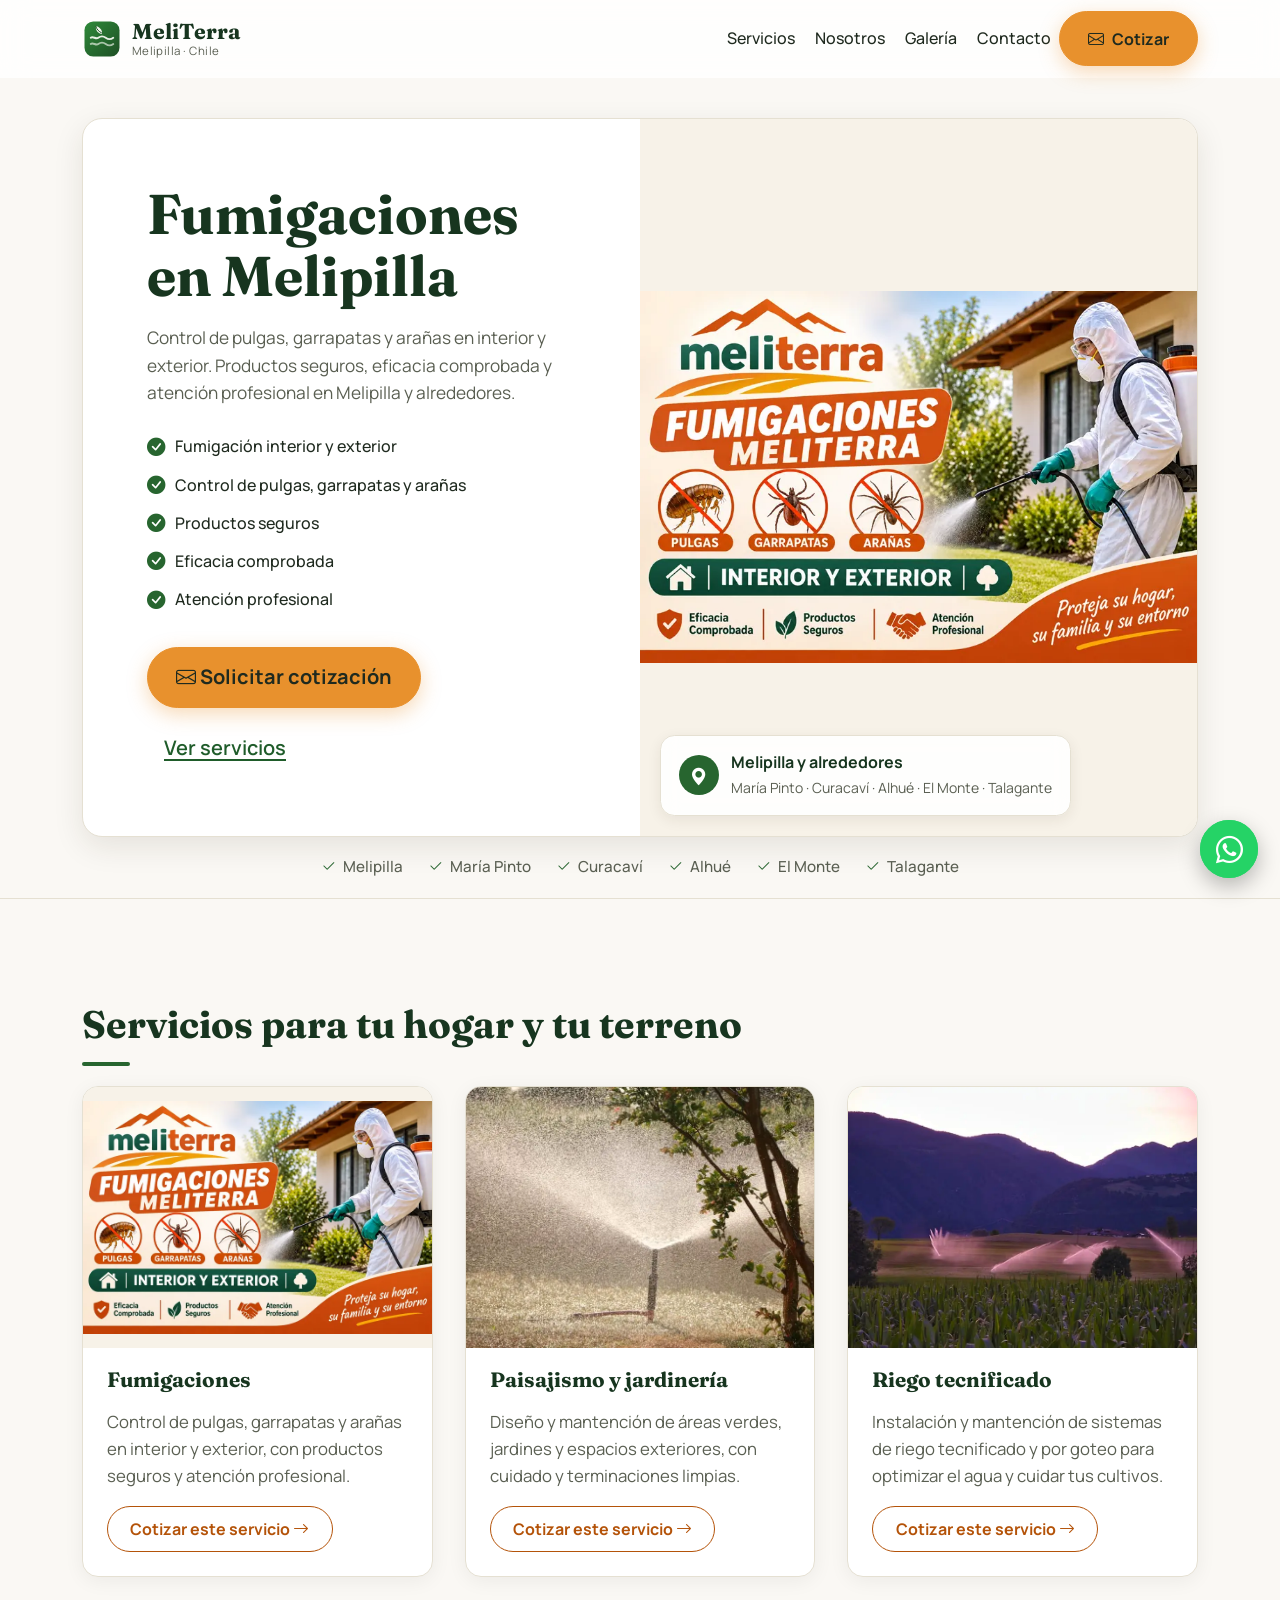
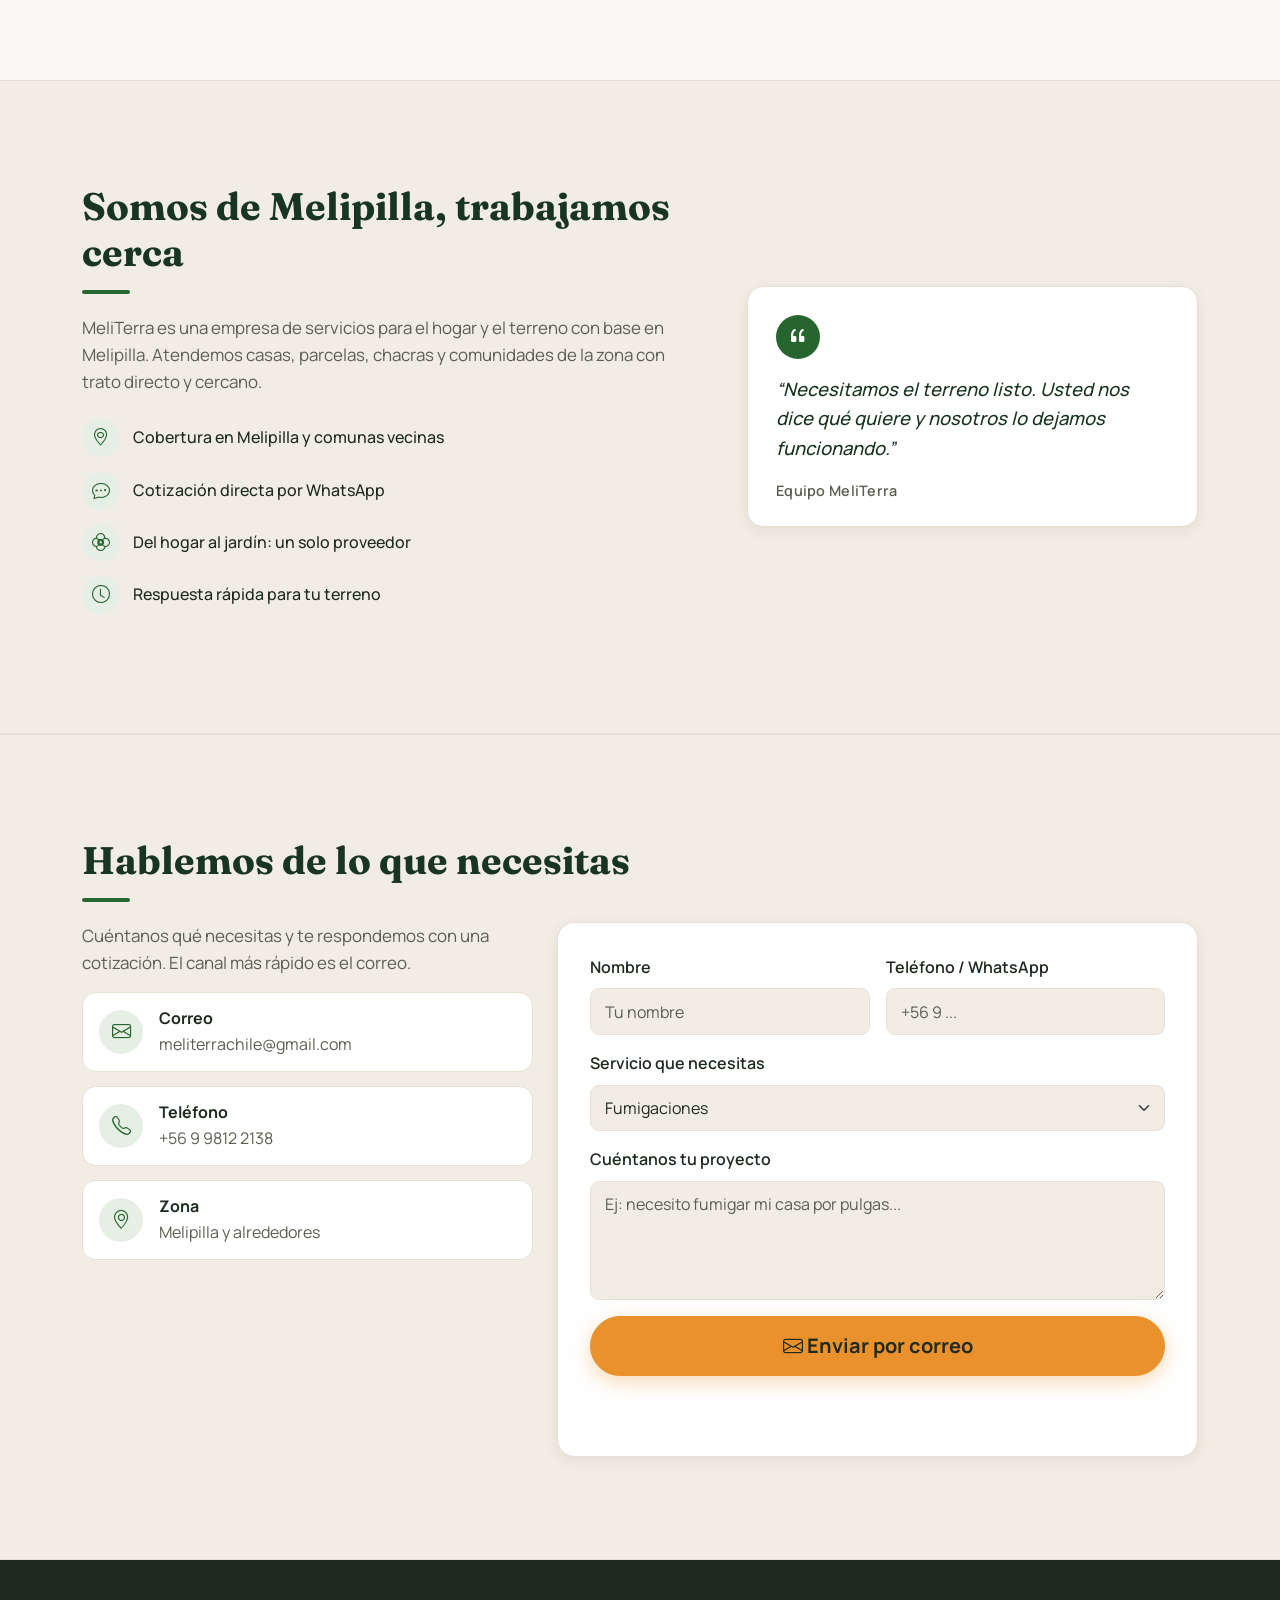
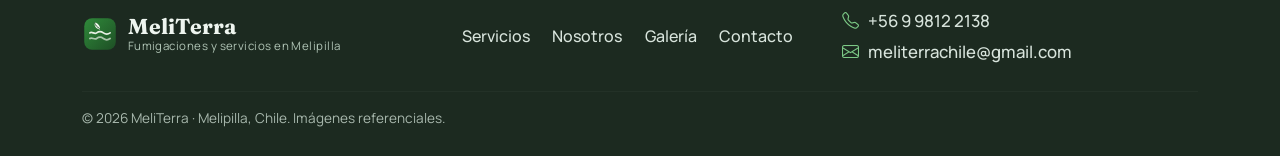
==== commit d6a47447: "refactor: quitar movimiento de tierra y seccion de videos" ====
--- a/index.html
+++ b/index.html
@@ -4,10 +4,10 @@
   <meta charset="UTF-8">
   <meta name="viewport" content="width=device-width, initial-scale=1">
   <title>MeliTerra — Fumigaciones y servicios en Melipilla</title>
-  <meta name="description" content="Fumigaciones en Melipilla: control de pulgas, garrapatas y arañas en interior y exterior. También movimiento de tierra, paisajismo y riego tecnificado. Cotiza con MeliTerra.">
+  <meta name="description" content="Fumigaciones en Melipilla: control de pulgas, garrapatas y arañas en interior y exterior. También paisajismo y riego tecnificado. Cotiza con MeliTerra.">
   <meta name="theme-color" content="#27652f">
   <meta property="og:title" content="MeliTerra — Fumigaciones en Melipilla">
-  <meta property="og:description" content="Fumigaciones y control de plagas en Melipilla, además de movimiento de tierra, paisajismo y riego tecnificado. Servicio local y profesional.">
+  <meta property="og:description" content="Fumigaciones y control de plagas en Melipilla, además de paisajismo y riego tecnificado. Servicio local y profesional.">
   <meta property="og:type" content="website">
   <meta property="og:url" content="https://meliterra.cl/">
   <meta property="og:image" content="https://meliterra.cl/assets/img/fumigaciones-melipilla.jpg">
@@ -29,7 +29,7 @@
     "@context": "https://schema.org",
     "@type": "LocalBusiness",
     "name": "MeliTerra",
-    "description": "Servicios de fumigación y control de plagas, movimiento de tierra, paisajismo y riego tecnificado en Melipilla y alrededores.",
+    "description": "Servicios de fumigación y control de plagas, paisajismo y riego tecnificado en Melipilla y alrededores.",
     "image": "https://meliterra.cl/assets/img/fumigaciones-melipilla.jpg",
     "url": "https://meliterra.cl/",
     "telephone": "+56998122138",
@@ -46,7 +46,6 @@
       "name": "Servicios para tu hogar y tu terreno",
       "itemListElement": [
         {"@type": "Offer", "itemOffered": {"@type": "Service", "name": "Fumigaciones y control de plagas"}},
-        {"@type": "Offer", "itemOffered": {"@type": "Service", "name": "Movimientos de tierra"}},
         {"@type": "Offer", "itemOffered": {"@type": "Service", "name": "Paisajismo y jardinería"}},
         {"@type": "Offer", "itemOffered": {"@type": "Service", "name": "Riego tecnificado"}}
       ]
@@ -56,9 +55,9 @@
 </head>
 <body>
 <!-- MELITERRA / DIRECTION CONTRACT
-THESIS: A category-standard landing for a local machinery/land-services company, executed at high fidelity, that turns "movimientos de tierra" into trust and a one-message WhatsApp quote. It refuses the themed campo-newspaper world the user rejected and the whimsical challengers; no irony, no thematic quirks.
+THESIS: A category-standard landing for a local home and land-services company, executed at high fidelity, that turns pest control into trust and a one-message quote. It refuses the themed campo-newspaper world the user rejected and the whimsical challengers; no irony, no thematic quirks.
 OWN-WORLD: Warm cream ground and deep agricultural green ink (the user's binding color) with soil-ochre and mustard-orange accents; Fraunces serif display titles over a clean Manrope body; hairline rules, generous whitespace, soft shadows only; green carries the brand and WhatsApp carries its own channel color, while the orange accent drives every quote CTA.
-STORY: A homeowner or landowner in Melipilla understands in seconds that MeliTerra protects their home and works their land end to end (pest control, soil, gardens, irrigation), that it is local and reachable, and that the next step is one WhatsApp message.
+STORY: A homeowner or landowner in Melipilla understands in seconds that MeliTerra protects their home and works their land end to end (pest control, gardens, irrigation), that it is local and reachable, and that the next step is one WhatsApp message.
 FIRST VIEWPORT: Split hero. Left: bold display headline, one-line offer, service checklist with green checks, orange quote CTA. Right: full-bleed fumigation flyer with a floating location badge. Navbar above with logo, anchors.
 FORM: Category-standard landing chosen by the user over the dealt direction (seed 3f1abb72); the canon is the commitment. FINISH: unreviewed and undocumented is unfinished; this build ends with the finish review, the verdict, and DESIGN.md -->
   <a class="skip-link visually-hidden-focusable" href="#inicio">Saltar al contenido</a>
@@ -154,26 +153,6 @@
       <div class="container">
         <h2 class="section-title">Servicios para tu hogar y tu terreno</h2>
 
-        <article class="service-feature reveal">
-          <div class="row g-0 align-items-center">
-            <div class="col-lg-6">
-              <picture>
-                <source srcset="assets/img/movimiento.webp" type="image/webp">
-                <img src="assets/img/movimiento.jpg" alt="Retroexcavadora trabajando en movimiento de tierra en Melipilla" class="service-feature-img" loading="lazy">
-              </picture>
-            </div>
-            <div class="col-lg-6">
-              <div class="service-feature-body">
-                <h3>Movimientos de tierra</h3>
-                <p>Nivelación, excavación, rellenos y perfilado de terrenos para preparar el suelo como tu proyecto lo necesita, ya sea para construir, sembrar o urbanizar.</p>
-                <a class="btn btn-outline-primary" href="mailto:meliterrachile@gmail.com?subject=Cotizaci%C3%B3n%20-%20Movimientos%20de%20tierra&body=Hola%20MeliTerra%2C%20quiero%20cotizar%3A%20Movimientos%20de%20tierra" target="_blank" rel="noopener">
-                  Cotizar este servicio <i class="bi bi-arrow-right" aria-hidden="true"></i>
-                </a>
-              </div>
-            </div>
-          </div>
-        </article>
-
         <div class="row g-4 service-grid">
           <div class="col-md-6 col-lg-4">
             <article class="service-card reveal">
@@ -281,15 +260,6 @@
                 </a>
               </li>
               <li>
-                <a class="contact-item" href="mailto:meliterrachile@gmail.com">
-                  <span class="contact-icon"><i class="bi bi-envelope" aria-hidden="true"></i></span>
-                  <span>
-                    <strong>Correo</strong>
-                    <span>meliterrachile@gmail.com</span>
-                  </span>
-                </a>
-              </li>
-              <li>
                 <span class="contact-item">
                   <span class="contact-icon"><i class="bi bi-geo-alt" aria-hidden="true"></i></span>
                   <span>
@@ -315,7 +285,6 @@
                   <label class="form-label" for="fServicio">Servicio que necesitas</label>
                   <select class="form-select" id="fServicio" name="servicio">
                     <option value="Fumigaciones">Fumigaciones</option>
-                    <option value="Movimientos de tierra">Movimientos de tierra</option>
                     <option value="Paisajismo y jardinería">Paisajismo y jardinería</option>
                     <option value="Riego tecnificado">Riego tecnificado</option>
                     <option value="Otro">Otro</option>
@@ -355,7 +324,6 @@
           <ul class="footer-links list-unstyled">
             <li><a href="#servicios">Servicios</a></li>
             <li><a href="#nosotros">Nosotros</a></li>
-            <li><a href="galeria.html#videos">Videos</a></li>
             <li><a href="galeria.html">Galería</a></li>
             <li><a href="#contacto">Contacto</a></li>
           </ul>
--- a/assets/css/styles.css
+++ b/assets/css/styles.css
@@ -361,29 +361,6 @@
 
 /* ---------- Servicios ---------- */
 
-.service-feature {
-  border: 1px solid var(--mt-border);
-  border-radius: 1.1rem;
-  overflow: hidden;
-  background: var(--mt-surface);
-  margin-bottom: 1.5rem;
-  box-shadow: var(--mt-shadow-sm);
-}
-.service-feature-img {
-  width: 100%;
-  height: 100%;
-  min-height: 300px;
-  object-fit: cover;
-  filter: saturate(1.05) contrast(1.02);
-}
-.service-feature-body {
-  padding: clamp(1.5rem, 4vw, 2.75rem);
-}
-.service-feature-body p {
-  color: var(--mt-ink-muted);
-  max-width: 52ch;
-}
-
 .service-grid { align-items: stretch; --bs-gutter-x: 2rem; --bs-gutter-y: 2rem; }
 .service-card {
   height: 100%;
@@ -688,7 +665,6 @@
   }
   .hero-media { min-height: 340px; }
   .coverage-list { justify-content: flex-start; }
-  .service-feature-img { min-height: 240px; }
 }
 
 @media (max-width: 575.98px) {
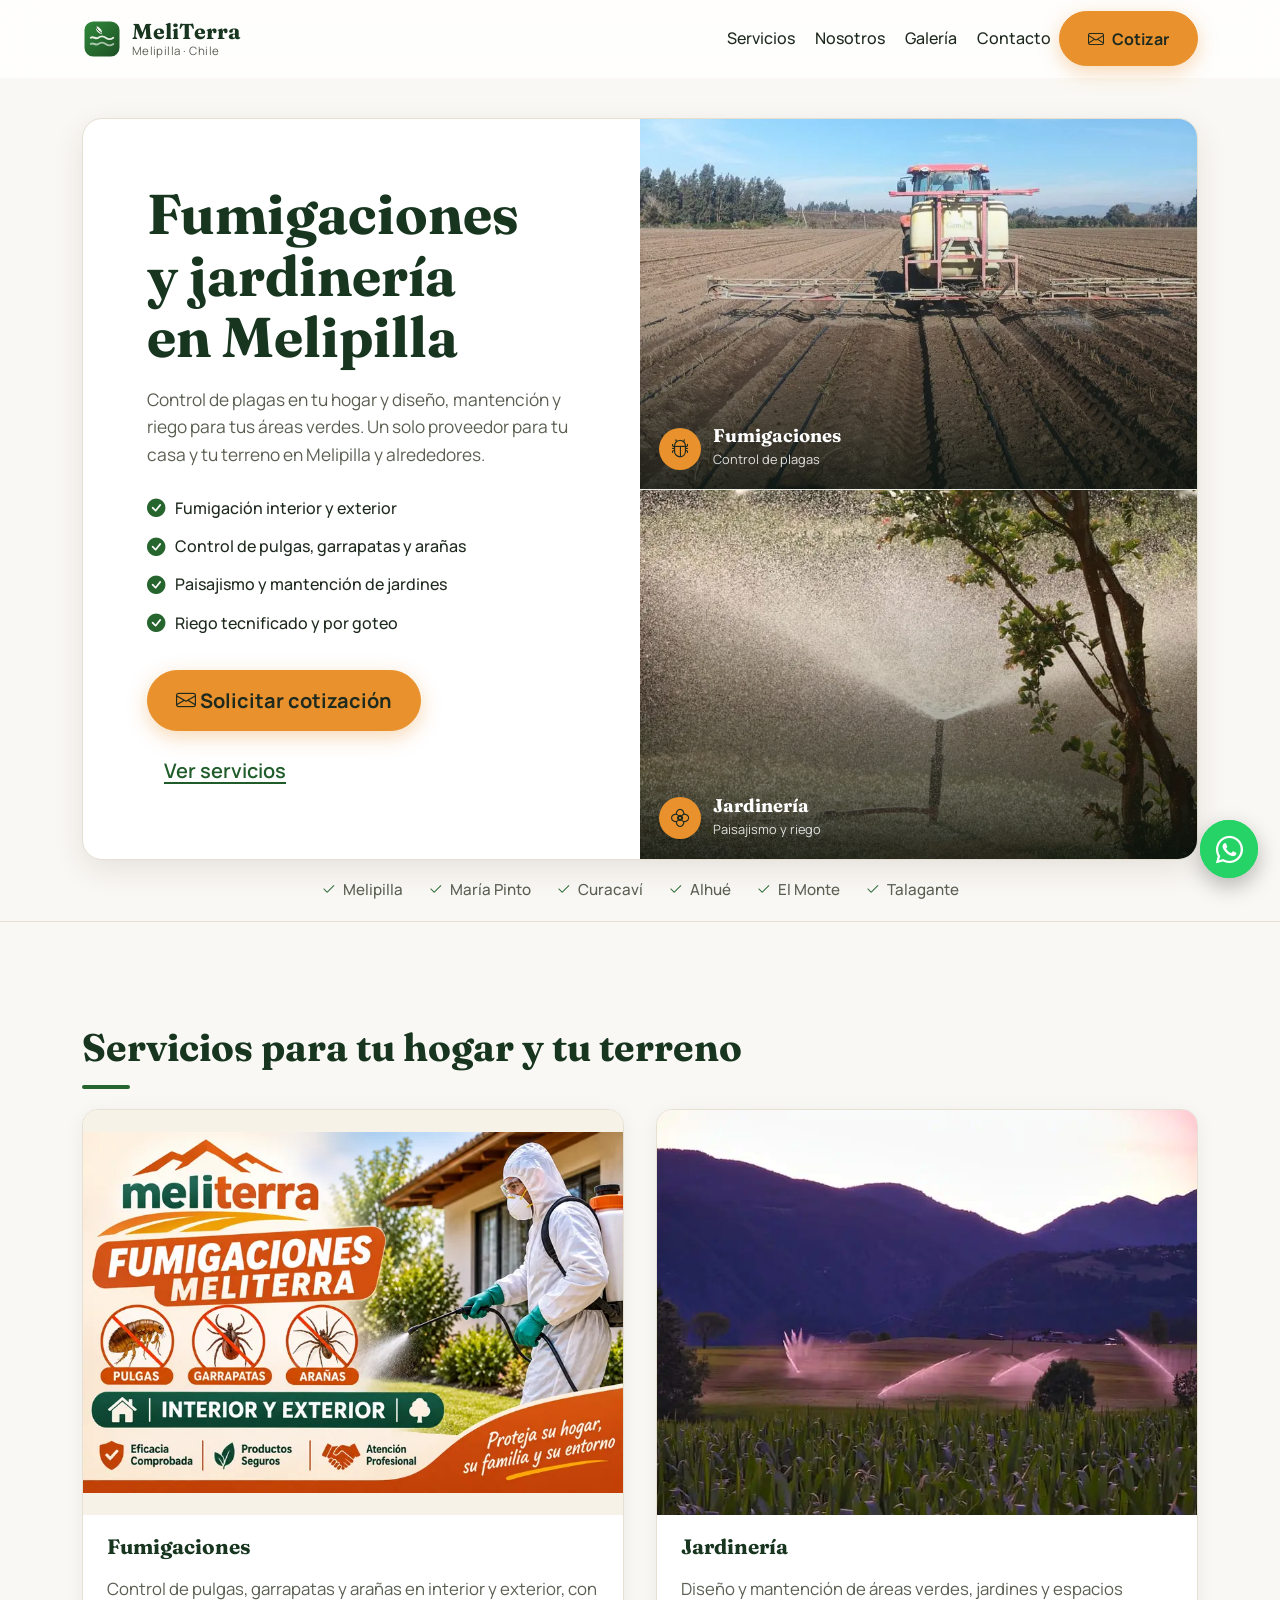
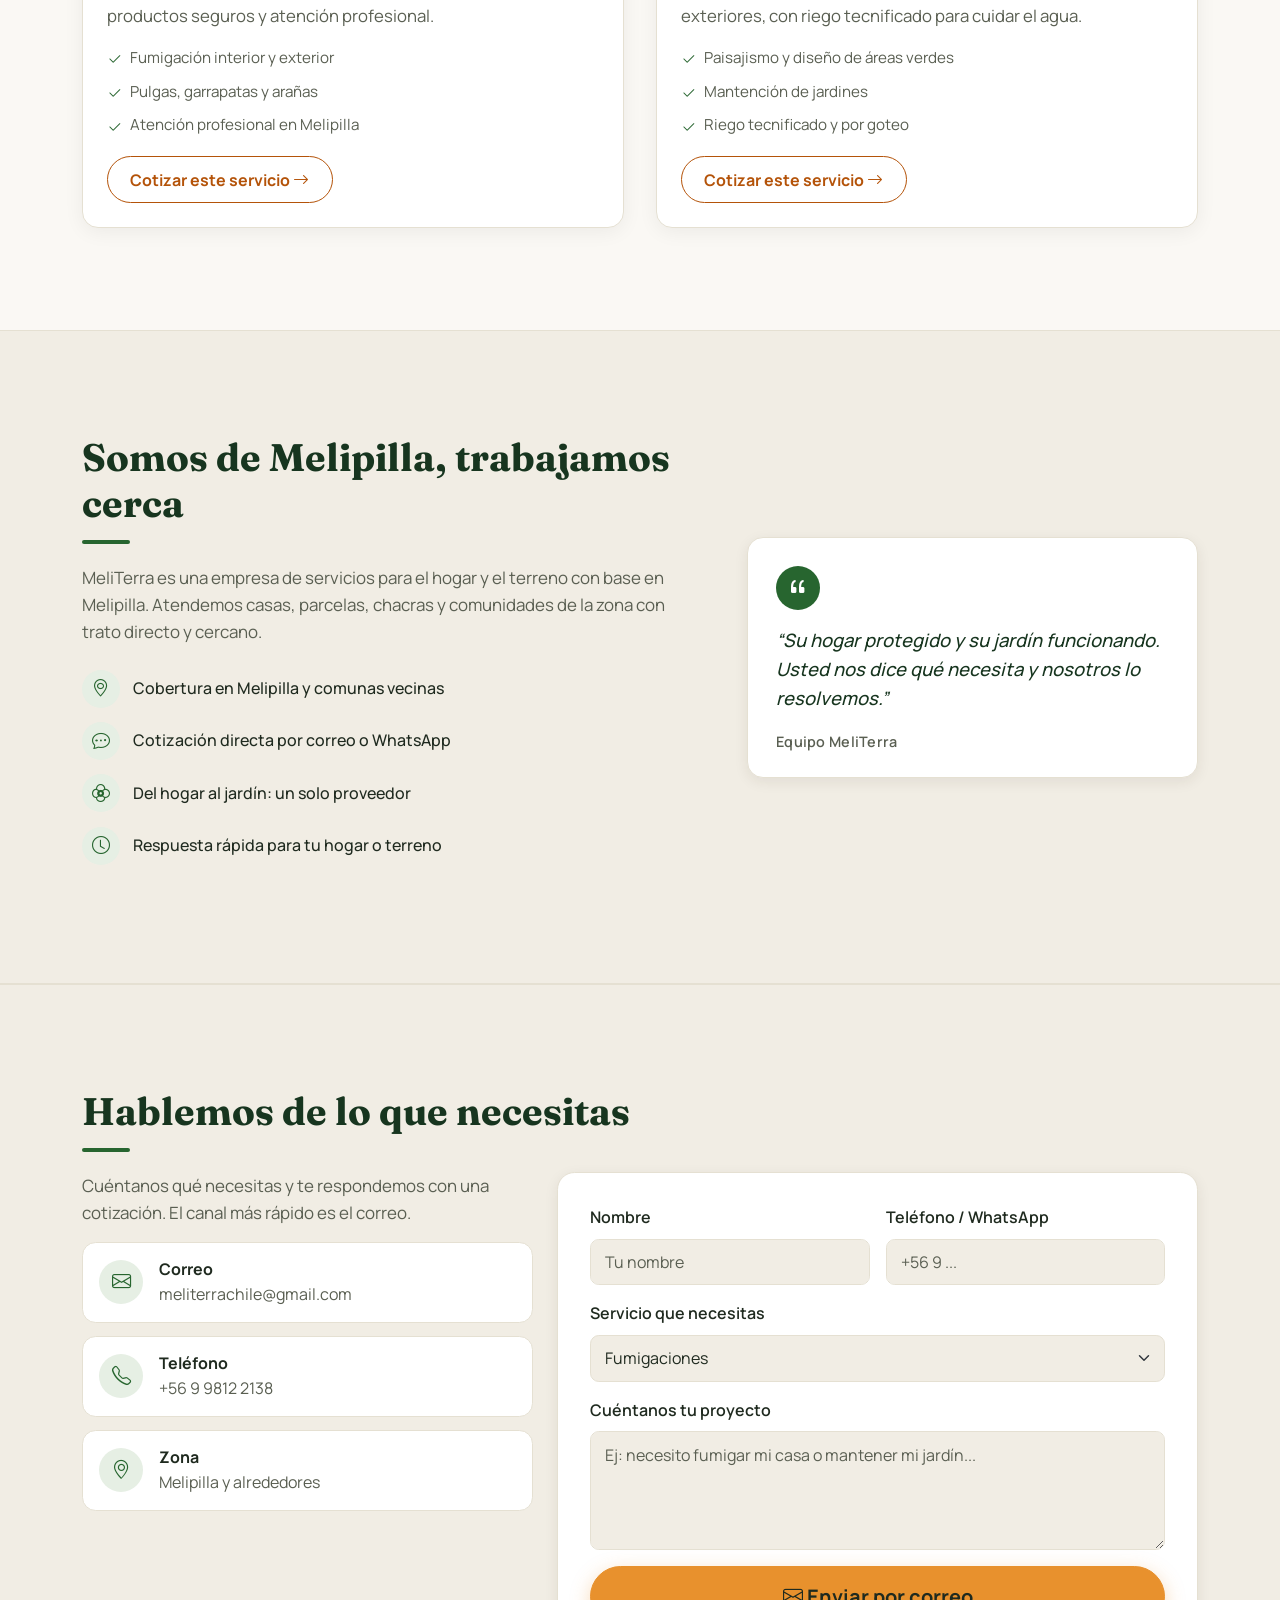
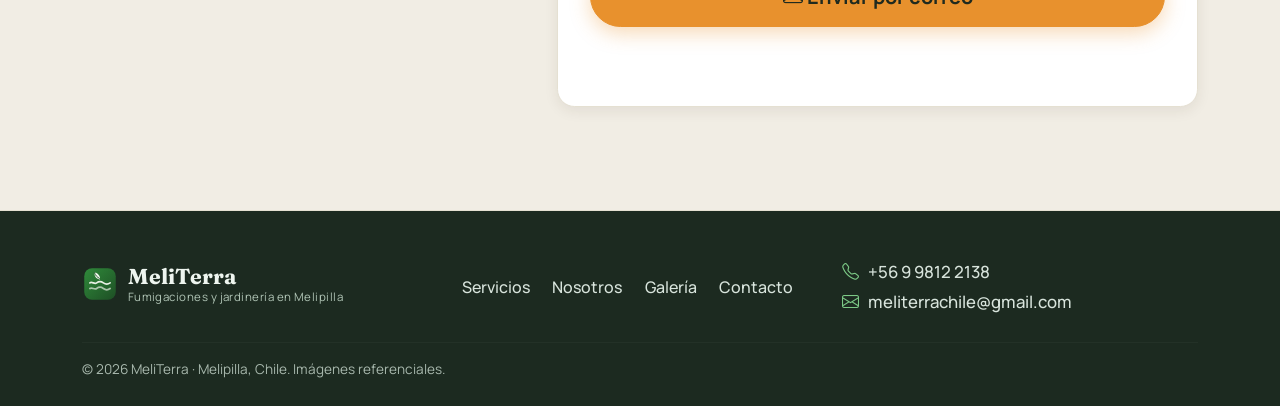
==== commit 9616e98a: "feat: portada 50/50 fumigaciones y jardineria" ====
--- a/index.html
+++ b/index.html
@@ -3,17 +3,17 @@
 <head>
   <meta charset="UTF-8">
   <meta name="viewport" content="width=device-width, initial-scale=1">
-  <title>MeliTerra — Fumigaciones y servicios en Melipilla</title>
-  <meta name="description" content="Fumigaciones en Melipilla: control de pulgas, garrapatas y arañas en interior y exterior. También paisajismo y riego tecnificado. Cotiza con MeliTerra.">
+  <title>MeliTerra — Fumigaciones y jardinería en Melipilla</title>
+  <meta name="description" content="Fumigaciones y control de plagas en Melipilla, más paisajismo, jardinería y riego tecnificado. Un solo proveedor para tu hogar y tu terreno. Cotiza con MeliTerra.">
   <meta name="theme-color" content="#27652f">
-  <meta property="og:title" content="MeliTerra — Fumigaciones en Melipilla">
-  <meta property="og:description" content="Fumigaciones y control de plagas en Melipilla, además de paisajismo y riego tecnificado. Servicio local y profesional.">
+  <meta property="og:title" content="MeliTerra — Fumigaciones y jardinería en Melipilla">
+  <meta property="og:description" content="Fumigaciones y control de plagas, paisajismo, jardinería y riego tecnificado en Melipilla. Servicio local y profesional.">
   <meta property="og:type" content="website">
   <meta property="og:url" content="https://meliterra.cl/">
   <meta property="og:image" content="https://meliterra.cl/assets/img/fumigaciones-melipilla.jpg">
   <meta property="og:locale" content="es_CL">
   <meta name="twitter:card" content="summary_large_image">
-  <meta name="twitter:title" content="MeliTerra — Fumigaciones en Melipilla">
+  <meta name="twitter:title" content="MeliTerra — Fumigaciones y jardinería en Melipilla">
   <meta name="twitter:image" content="https://meliterra.cl/assets/img/fumigaciones-melipilla.jpg">
   <link rel="canonical" href="https://meliterra.cl/">
   <link rel="icon" href="assets/logo.svg" type="image/svg+xml">
@@ -29,7 +29,7 @@
     "@context": "https://schema.org",
     "@type": "LocalBusiness",
     "name": "MeliTerra",
-    "description": "Servicios de fumigación y control de plagas, paisajismo y riego tecnificado en Melipilla y alrededores.",
+    "description": "Servicios de fumigación y control de plagas, paisajismo, jardinería y riego tecnificado en Melipilla y alrededores.",
     "image": "https://meliterra.cl/assets/img/fumigaciones-melipilla.jpg",
     "url": "https://meliterra.cl/",
     "telephone": "+56998122138",
@@ -46,8 +46,7 @@
       "name": "Servicios para tu hogar y tu terreno",
       "itemListElement": [
         {"@type": "Offer", "itemOffered": {"@type": "Service", "name": "Fumigaciones y control de plagas"}},
-        {"@type": "Offer", "itemOffered": {"@type": "Service", "name": "Paisajismo y jardinería"}},
-        {"@type": "Offer", "itemOffered": {"@type": "Service", "name": "Riego tecnificado"}}
+        {"@type": "Offer", "itemOffered": {"@type": "Service", "name": "Jardinería, paisajismo y riego tecnificado"}}
       ]
     }
   }
@@ -55,10 +54,10 @@
 </head>
 <body>
 <!-- MELITERRA / DIRECTION CONTRACT
-THESIS: A category-standard landing for a local home and land-services company, executed at high fidelity, that turns pest control into trust and a one-message quote. It refuses the themed campo-newspaper world the user rejected and the whimsical challengers; no irony, no thematic quirks.
+THESIS: A category-standard landing for a local home and land-services company, executed at high fidelity, that balances pest control and gardening into trust and a one-message quote. It refuses the themed campo-newspaper world the user rejected and the whimsical challengers; no irony, no thematic quirks.
 OWN-WORLD: Warm cream ground and deep agricultural green ink (the user's binding color) with soil-ochre and mustard-orange accents; Fraunces serif display titles over a clean Manrope body; hairline rules, generous whitespace, soft shadows only; green carries the brand and WhatsApp carries its own channel color, while the orange accent drives every quote CTA.
-STORY: A homeowner or landowner in Melipilla understands in seconds that MeliTerra protects their home and works their land end to end (pest control, gardens, irrigation), that it is local and reachable, and that the next step is one WhatsApp message.
-FIRST VIEWPORT: Split hero. Left: bold display headline, one-line offer, service checklist with green checks, orange quote CTA. Right: full-bleed fumigation flyer with a floating location badge. Navbar above with logo, anchors.
+STORY: A homeowner or landowner in Melipilla understands in seconds that MeliTerra protects their home and cares for their land (pest control, gardens, irrigation), that it is local and reachable, and that the next step is one quote message.
+FIRST VIEWPORT: Split hero. Left: bold display headline, one-line offer balancing pest control and gardening, service checklist with green checks, orange quote CTA. Right: two equal service tiles (fumigations and gardening). Navbar above with logo, anchors.
 FORM: Category-standard landing chosen by the user over the dealt direction (seed 3f1abb72); the canon is the commitment. FINISH: unreviewed and undocumented is unfinished; this build ends with the finish review, the verdict, and DESIGN.md -->
   <a class="skip-link visually-hidden-focusable" href="#inicio">Saltar al contenido</a>
 
@@ -98,17 +97,16 @@
       <div class="container">
         <div class="row g-0 align-items-stretch hero-grid">
           <div class="col-lg-6 hero-panel">
-            <h1 class="hero-title">Fumigaciones en Melipilla</h1>
+            <h1 class="hero-title">Fumigaciones y jardinería en Melipilla</h1>
             <p class="hero-lead">
-              Control de pulgas, garrapatas y arañas en interior y exterior. Productos seguros, eficacia comprobada
-              y atención profesional en Melipilla y alrededores.
+              Control de plagas en tu hogar y diseño, mantención y riego para tus áreas verdes. Un solo proveedor
+              para tu casa y tu terreno en Melipilla y alrededores.
             </p>
             <ul class="hero-list list-unstyled">
               <li><i class="bi bi-check-circle-fill" aria-hidden="true"></i> Fumigación interior y exterior</li>
               <li><i class="bi bi-check-circle-fill" aria-hidden="true"></i> Control de pulgas, garrapatas y arañas</li>
-              <li><i class="bi bi-check-circle-fill" aria-hidden="true"></i> Productos seguros</li>
-              <li><i class="bi bi-check-circle-fill" aria-hidden="true"></i> Eficacia comprobada</li>
-              <li><i class="bi bi-check-circle-fill" aria-hidden="true"></i> Atención profesional</li>
+              <li><i class="bi bi-check-circle-fill" aria-hidden="true"></i> Paisajismo y mantención de jardines</li>
+              <li><i class="bi bi-check-circle-fill" aria-hidden="true"></i> Riego tecnificado y por goteo</li>
             </ul>
             <div class="hero-actions d-flex flex-wrap align-items-center gap-3">
               <a class="btn btn-primary btn-lg" href="mailto:meliterrachile@gmail.com?subject=Cotizaci%C3%B3n%20MeliTerra&body=Hola%20MeliTerra%2C%20quiero%20cotizar%20un%20servicio" target="_blank" rel="noopener">
@@ -117,18 +115,33 @@
               <a class="btn btn-link btn-lg" href="#servicios">Ver servicios</a>
             </div>
           </div>
-          <div class="col-lg-6 hero-media hero-media-flyer">
-            <picture>
-              <source srcset="assets/img/fumigaciones-melipilla.webp" type="image/webp">
-              <img src="assets/img/fumigaciones-melipilla.jpg" alt="Fumigaciones MeliTerra en Melipilla: control de pulgas, garrapatas y arañas en interior y exterior" class="hero-img hero-img-flyer" fetchpriority="high">
-            </picture>
-            <div class="hero-badge">
-              <span class="hero-badge-icon"><i class="bi bi-geo-alt-fill" aria-hidden="true"></i></span>
-              <span>
-                <strong>Melipilla y alrededores</strong>
-                <small>María Pinto · Curacaví · Alhué · El Monte · Talagante</small>
+          <div class="col-lg-6 hero-duo">
+            <a class="hero-tile" href="#servicio-fumigaciones">
+              <picture>
+                <source srcset="assets/img/fumigacion-campo-melipilla.webp" type="image/webp">
+                <img src="assets/img/fumigacion-campo-melipilla.jpg" alt="Fumigación agrícola con pulverizador en Melipilla" class="hero-tile-img" fetchpriority="high">
+              </picture>
+              <span class="hero-tile-label">
+                <span class="hero-tile-icon"><i class="bi bi-bug" aria-hidden="true"></i></span>
+                <span>
+                  <strong>Fumigaciones</strong>
+                  <small>Control de plagas</small>
+                </span>
               </span>
-            </div>
+            </a>
+            <a class="hero-tile" href="#servicio-jardineria">
+              <picture>
+                <source srcset="assets/img/paisajismo.webp" type="image/webp">
+                <img src="assets/img/paisajismo.jpg" alt="Paisajismo y jardinería en Melipilla" class="hero-tile-img">
+              </picture>
+              <span class="hero-tile-label">
+                <span class="hero-tile-icon"><i class="bi bi-flower2" aria-hidden="true"></i></span>
+                <span>
+                  <strong>Jardinería</strong>
+                  <small>Paisajismo y riego</small>
+                </span>
+              </span>
+            </a>
           </div>
         </div>
       </div>
@@ -154,8 +167,8 @@
         <h2 class="section-title">Servicios para tu hogar y tu terreno</h2>
 
         <div class="row g-4 service-grid">
-          <div class="col-md-6 col-lg-4">
-            <article class="service-card reveal">
+          <div class="col-md-6">
+            <article class="service-card reveal" id="servicio-fumigaciones">
               <picture>
                 <source srcset="assets/img/fumigaciones-melipilla.webp" type="image/webp">
                 <img src="assets/img/fumigaciones-melipilla.jpg" alt="Fumigaciones MeliTerra en Melipilla: control de pulgas, garrapatas y arañas" class="service-card-img service-card-img-contain" loading="lazy">
@@ -163,37 +176,32 @@
               <div class="service-card-body">
                 <h3>Fumigaciones</h3>
                 <p>Control de pulgas, garrapatas y arañas en interior y exterior, con productos seguros y atención profesional.</p>
+                <ul class="service-points list-unstyled">
+                  <li><i class="bi bi-check2" aria-hidden="true"></i> Fumigación interior y exterior</li>
+                  <li><i class="bi bi-check2" aria-hidden="true"></i> Pulgas, garrapatas y arañas</li>
+                  <li><i class="bi bi-check2" aria-hidden="true"></i> Atención profesional en Melipilla</li>
+                </ul>
                 <a class="btn btn-outline-primary" href="mailto:meliterrachile@gmail.com?subject=Cotizaci%C3%B3n%20-%20Fumigaciones&body=Hola%20MeliTerra%2C%20quiero%20cotizar%3A%20Fumigaciones" target="_blank" rel="noopener">
                   Cotizar este servicio <i class="bi bi-arrow-right" aria-hidden="true"></i>
                 </a>
               </div>
             </article>
           </div>
-          <div class="col-md-6 col-lg-4">
-            <article class="service-card reveal">
+          <div class="col-md-6">
+            <article class="service-card reveal" id="servicio-jardineria">
               <picture>
-                <source srcset="assets/img/paisajismo.webp" type="image/webp">
-                <img src="assets/img/paisajismo.jpg" alt="Paisajismo y riego tecnificado en Melipilla" class="service-card-img" loading="lazy">
+                <source srcset="assets/img/riego.webp" type="image/webp">
+                <img src="assets/img/riego.jpg" alt="Riego tecnificado y jardinería en Melipilla" class="service-card-img" loading="lazy">
               </picture>
               <div class="service-card-body">
-                <h3>Paisajismo y jardinería</h3>
-                <p>Diseño y mantención de áreas verdes, jardines y espacios exteriores, con cuidado y terminaciones limpias.</p>
-                <a class="btn btn-outline-primary" href="mailto:meliterrachile@gmail.com?subject=Cotizaci%C3%B3n%20-%20Paisajismo%20y%20jardiner%C3%ADa&body=Hola%20MeliTerra%2C%20quiero%20cotizar%3A%20Paisajismo%20y%20jardiner%C3%ADa" target="_blank" rel="noopener">
-                  Cotizar este servicio <i class="bi bi-arrow-right" aria-hidden="true"></i>
-                </a>
-              </div>
-            </article>
-          </div>
-          <div class="col-md-6 col-lg-4">
-            <article class="service-card reveal">
-              <picture>
-                <source srcset="assets/img/riego.webp" type="image/webp">
-                <img src="assets/img/riego.jpg" alt="Riego tecnificado en campos de Melipilla" class="service-card-img" loading="lazy">
-              </picture>
-              <div class="service-card-body">
-                <h3>Riego tecnificado</h3>
-                <p>Instalación y mantención de sistemas de riego tecnificado y por goteo para optimizar el agua y cuidar tus cultivos.</p>
-                <a class="btn btn-outline-primary" href="mailto:meliterrachile@gmail.com?subject=Cotizaci%C3%B3n%20-%20Riego%20tecnificado&body=Hola%20MeliTerra%2C%20quiero%20cotizar%3A%20Riego%20tecnificado" target="_blank" rel="noopener">
+                <h3>Jardinería</h3>
+                <p>Diseño y mantención de áreas verdes, jardines y espacios exteriores, con riego tecnificado para cuidar el agua.</p>
+                <ul class="service-points list-unstyled">
+                  <li><i class="bi bi-check2" aria-hidden="true"></i> Paisajismo y diseño de áreas verdes</li>
+                  <li><i class="bi bi-check2" aria-hidden="true"></i> Mantención de jardines</li>
+                  <li><i class="bi bi-check2" aria-hidden="true"></i> Riego tecnificado y por goteo</li>
+                </ul>
+                <a class="btn btn-outline-primary" href="mailto:meliterrachile@gmail.com?subject=Cotizaci%C3%B3n%20-%20Jardiner%C3%ADa&body=Hola%20MeliTerra%2C%20quiero%20cotizar%3A%20Jardiner%C3%ADa" target="_blank" rel="noopener">
                   Cotizar este servicio <i class="bi bi-arrow-right" aria-hidden="true"></i>
                 </a>
               </div>
@@ -215,16 +223,16 @@
             </p>
             <ul class="about-list list-unstyled">
               <li><i class="bi bi-geo-alt" aria-hidden="true"></i> Cobertura en Melipilla y comunas vecinas</li>
-              <li><i class="bi bi-chat-dots" aria-hidden="true"></i> Cotización directa por WhatsApp</li>
+              <li><i class="bi bi-chat-dots" aria-hidden="true"></i> Cotización directa por correo o WhatsApp</li>
               <li><i class="bi bi-flower2" aria-hidden="true"></i> Del hogar al jardín: un solo proveedor</li>
-              <li><i class="bi bi-clock" aria-hidden="true"></i> Respuesta rápida para tu terreno</li>
+              <li><i class="bi bi-clock" aria-hidden="true"></i> Respuesta rápida para tu hogar o terreno</li>
             </ul>
           </div>
           <div class="col-lg-5">
             <div class="quote-card">
               <span class="quote-mark" aria-hidden="true"><i class="bi bi-quote"></i></span>
               <blockquote>
-                <p>“Necesitamos el terreno listo. Usted nos dice qué quiere y nosotros lo dejamos funcionando.”</p>
+                <p>“Su hogar protegido y su jardín funcionando. Usted nos dice qué necesita y nosotros lo resolvemos.”</p>
               </blockquote>
               <footer>Equipo MeliTerra</footer>
             </div>
@@ -285,14 +293,13 @@
                   <label class="form-label" for="fServicio">Servicio que necesitas</label>
                   <select class="form-select" id="fServicio" name="servicio">
                     <option value="Fumigaciones">Fumigaciones</option>
-                    <option value="Paisajismo y jardinería">Paisajismo y jardinería</option>
-                    <option value="Riego tecnificado">Riego tecnificado</option>
+                    <option value="Jardinería">Jardinería</option>
                     <option value="Otro">Otro</option>
                   </select>
                 </div>
                 <div class="col-12">
                   <label class="form-label" for="fMensaje">Cuéntanos tu proyecto</label>
-                  <textarea class="form-control" id="fMensaje" name="mensaje" rows="4" placeholder="Ej: necesito fumigar mi casa por pulgas..."></textarea>
+                  <textarea class="form-control" id="fMensaje" name="mensaje" rows="4" placeholder="Ej: necesito fumigar mi casa o mantener mi jardín..."></textarea>
                 </div>
                 <div class="col-12">
                   <button class="btn btn-primary btn-lg w-100" type="submit">
@@ -316,7 +323,7 @@
             <img src="assets/logo.svg" alt="" width="36" height="36">
             <span class="brand-text">
               <span class="brand-name">MeliTerra</span>
-              <span class="brand-sub">Fumigaciones y servicios en Melipilla</span>
+              <span class="brand-sub">Fumigaciones y jardinería en Melipilla</span>
             </span>
           </a>
         </div>
--- a/assets/css/styles.css
+++ b/assets/css/styles.css
@@ -60,8 +60,9 @@
 }
 
 section[id],
-main[id] {
-  scroll-margin-top: 76px;
+main[id],
+article[id] {
+  scroll-margin-top: 96px;
 }
 
 ::selection {
@@ -282,58 +283,72 @@
   height: 100%;
   object-fit: cover;
 }
-.hero-img-flyer {
-  object-fit: contain;
-  background: #f7f2e8;
-}
-
-.hero-badge {
+
+.hero-duo {
+  display: grid;
+  grid-template-rows: 1fr 1fr;
+  min-height: 420px;
+  background: var(--mt-hero-media-bg);
+}
+.hero-tile {
+  position: relative;
+  display: block;
+  overflow: hidden;
+  color: #fff;
+  text-decoration: none;
+}
+.hero-tile + .hero-tile {
+  border-top: 1px solid rgba(255, 255, 255, .35);
+}
+.hero-tile-img {
   position: absolute;
-  left: 1.25rem;
-  bottom: 1.25rem;
-  display: flex;
-  align-items: center;
-  gap: .8rem;
-  max-width: calc(100% - 2.5rem);
-  padding: .85rem 1.1rem;
-  border-radius: .9rem;
-  background: color-mix(in srgb, var(--mt-surface) 88%, transparent);
-  -webkit-backdrop-filter: blur(10px);
-  backdrop-filter: blur(10px);
-  border: 1px solid var(--mt-border);
-  box-shadow: var(--mt-shadow-sm);
-}
-.hero-badge-icon {
+  inset: 0;
+  width: 100%;
+  height: 100%;
+  object-fit: cover;
+  transition: transform .5s cubic-bezier(.22, .61, .36, 1);
+}
+.hero-tile::after {
+  content: "";
+  position: absolute;
+  inset: 0;
+  background: linear-gradient(to top, rgba(12, 20, 14, .82), rgba(12, 20, 14, .18) 50%, transparent 78%);
+}
+.hero-tile:hover .hero-tile-img,
+.hero-tile:focus-visible .hero-tile-img {
+  transform: scale(1.05);
+}
+.hero-tile-label {
+  position: absolute;
+  z-index: 1;
+  left: 1.2rem;
+  bottom: 1.1rem;
+  display: flex;
+  align-items: center;
+  gap: .75rem;
+}
+.hero-tile-icon {
   flex: 0 0 auto;
-  width: 40px;
-  height: 40px;
+  width: 42px;
+  height: 42px;
   display: inline-flex;
   align-items: center;
   justify-content: center;
   border-radius: 50%;
-  background: var(--bs-primary);
+  background: var(--color-accent);
+  color: #1f2a1f;
+  font-size: 1.15rem;
+}
+.hero-tile-label strong {
+  display: block;
+  font-family: "Fraunces", Georgia, serif;
+  font-size: 1.15rem;
+  line-height: 1.1;
   color: #fff;
-  font-size: 1.1rem;
-}
-.hero-badge strong { display: block; color: var(--mt-heading); }
-.hero-badge small { color: var(--mt-ink-muted); }
-
-@media (max-width: 991.98px) {
-  .hero-media-flyer {
-    display: flex;
-    flex-direction: column;
-    min-height: 0;
-  }
-  .hero-media-flyer .hero-img-flyer {
-    position: static;
-    height: auto;
-    aspect-ratio: 800 / 534;
-    padding-bottom: 0;
-  }
-  .hero-media-flyer .hero-badge {
-    position: static;
-    margin: 1rem;
-  }
+}
+.hero-tile-label small {
+  color: rgba(255, 255, 255, .85);
+  font-size: .8rem;
 }
 
 /* ---------- Franja de cobertura ---------- */
@@ -401,6 +416,22 @@
   color: var(--mt-ink-muted);
   flex: 1;
   margin: 0;
+}
+.service-points {
+  display: grid;
+  gap: .45rem;
+  margin: 0;
+}
+.service-points li {
+  display: flex;
+  align-items: flex-start;
+  gap: .5rem;
+  font-size: .95rem;
+  color: var(--mt-ink-muted);
+}
+.service-points i {
+  color: var(--bs-primary);
+  margin-top: .15rem;
 }
 .service-card-body .btn {
   align-self: flex-start;
@@ -664,6 +695,7 @@
     box-shadow: var(--mt-shadow-sm);
   }
   .hero-media { min-height: 340px; }
+  .hero-duo { min-height: 380px; }
   .coverage-list { justify-content: flex-start; }
 }
 
@@ -671,6 +703,7 @@
   .section { padding: 3.25rem 0; }
   .hero { padding-top: 1.5rem; }
   .hero-media { min-height: 280px; }
+  .hero-duo { min-height: 320px; }
   .gallery-item figcaption { font-size: .82rem; padding-top: 1.2rem; }
   .wa-float { width: 54px; height: 54px; font-size: 1.55rem; right: 1rem; bottom: 1rem; }
 }
